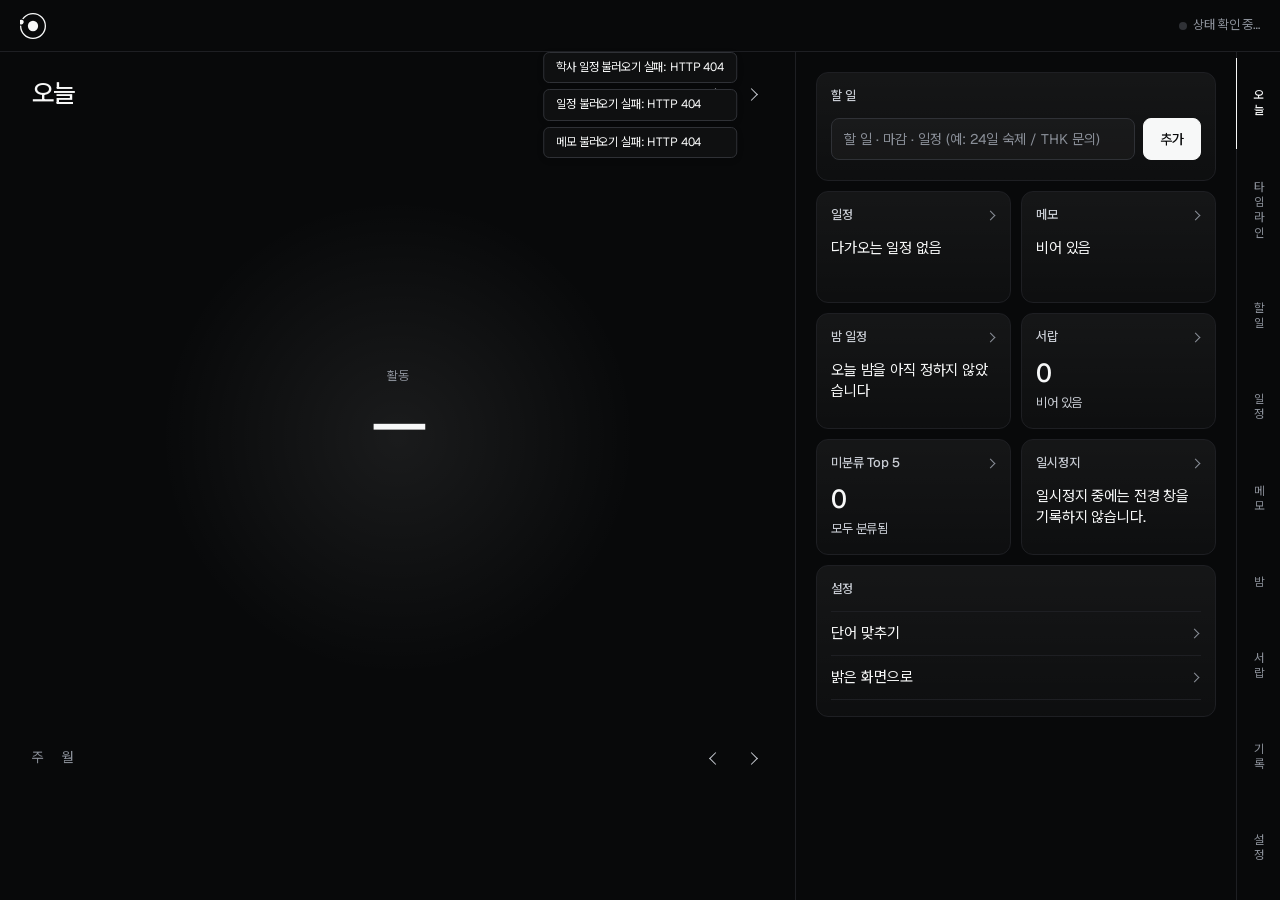
==== static/index.html @ 1770f60d "넓은 창은 큰 궤도 (DESIGN §50) §49 의 나란히 화면은 세로 타임라인 옆에 원형 타임라인이 또 있어서 같은 하루를 두 번 보여 줬다. 왼쪽을 무대로 바꿔 하루 궤도 하" ====
<!DOCTYPE html>
<html lang="ko">
<head>
<meta charset="utf-8">
<meta name="viewport" content="width=device-width, initial-scale=1, viewport-fit=cover">
<title>Orbit · 출근기록</title>
<link rel="icon" href="/static/horarium.ico?v=orbit3" sizes="32x32">
<link rel="icon" type="image/svg+xml" href="/static/favicon.svg?v=orbit3">
<link rel="apple-touch-icon" href="/static/icon-180.png?v=orbit3">
<link rel="manifest" href="/static/manifest.json?v=orbit3">
<meta name="theme-color" content="#08090a">
<meta name="apple-mobile-web-app-status-bar-style" content="black">
<script>(function(){var t='dark';try{t=localStorage.getItem('orbit.theme')||'dark';}catch(e){}t=t==='light'?'light':'dark';document.documentElement.setAttribute('data-theme',t);var m=document.querySelector('meta[name="theme-color"]');if(m)m.setAttribute('content',t==='dark'?'#08090a':'#ffffff');})();</script>
<script>try{if(sessionStorage.getItem('orbit.splash'))document.documentElement.classList.add('no-splash');else sessionStorage.setItem('orbit.splash','1');}catch(e){}</script>
<meta name="apple-mobile-web-app-capable" content="yes">
<meta name="apple-mobile-web-app-title" content="Orbit">
<link rel="stylesheet" href="/static/app.css">
</head>
<body>
<!-- 시작 화면 (§42): 로고가 그려지고 사라진다. 한 번 연 창에서는 다시 안 나온다 -->
<div id="splash" aria-hidden="true"><svg viewBox="0 0 140 140"><circle class="sp-ring" cx="70" cy="70" r="57" fill="none" stroke="currentColor" stroke-width="6" pathLength="100" transform="rotate(-90 70 70)"/><circle class="sp-planet" cx="70" cy="70" r="23.8" fill="currentColor"/><g class="sp-orbit"><circle class="sp-gap" cx="70" cy="13" r="16.5"/><circle cx="70" cy="13" r="11" fill="currentColor"/></g></svg></div>

<svg class="svg-defs" width="0" height="0" aria-hidden="true" focusable="false">
  <defs>
    <pattern id="hatch-white" patternUnits="userSpaceOnUse" width="8" height="8" patternTransform="rotate(45)">
      <line x1="0" y1="0" x2="0" y2="8" stroke="#FFFFFF" stroke-width="2.5" stroke-opacity="0.6"/>
    </pattern>
    <pattern id="hatch-gray" patternUnits="userSpaceOnUse" width="8" height="8" patternTransform="rotate(45)">
      <line x1="0" y1="0" x2="0" y2="8" stroke="#9CA3AF" stroke-width="2" stroke-opacity="0.7"/>
    </pattern>
  </defs>
</svg>

<header id="header">
  <h1><a class="brand" href="/" title="Orbit 홈"><img class="brand-mark" src="/static/logo-mark.svg" alt=""><span class="brand-text">ORBIT</span></a></h1>
  <span class="brand-sub">출근기록 · 연구실 일과표</span>
  <div class="seg" id="view-seg" role="tablist" aria-label="보기 단위">
    <button class="act seg-btn active" data-view="day" role="tab" title="하루 보기">하루</button>
    <button class="act seg-btn" data-view="week" role="tab" title="주 보기 (월~일)">주</button>
    <button class="act seg-btn" data-view="month" role="tab" title="월 보기 (달력)">월</button>
  </div>
  <div class="date-nav">
    <button id="btn-prev" class="act" title="이전 날짜">◀</button>
    <button id="btn-today" class="act" title="오늘로 이동 (오늘이 보이면 하루→주→월 순환)">오늘</button>
    <button id="btn-next" class="act" title="다음 날짜">▶</button>
    <input type="date" id="date-input" title="날짜 선택">
    <span id="date-label" class="date-label">—</span>
  </div>
  <div id="status-banner" class="status-banner st-none" title="트래커 상태"><span class="st-dot"></span><span class="st-text">…</span></div>
</header>

<main id="main">
  <!-- 화면 머리 (§39.2 · §49 모든 폭): 큰 제목 + 날짜 이동 -->
  <section id="phone-head" class="phone-head">
    <div class="ph-row1">
      <div><h2 id="ph-title">오늘</h2><label class="ph-subw"><span id="ph-sub"></span><input type="date" id="ph-date" class="ph-date" aria-label="날짜 고르기"></label></div>
      <div class="ph-mv" id="ph-mv"><button class="rb" id="ph-prev" type="button" aria-label="이전">‹</button><button class="rb" id="ph-next" type="button" aria-label="다음">›</button></div>
    </div>
    <div class="ph-ctl" id="ph-ctl" hidden><div class="pseg" id="ph-seg"><button type="button" data-view="day">하루</button><button type="button" data-view="week">주</button><button type="button" data-view="month">월</button></div></div>
  </section>
  <!-- 요약 한 줄 (§23.2): 하루 보기에서만, 타임라인과 오늘 판 위에 -->
  <section class="day-summary" id="card-summary" aria-label="오늘 요약">
    <div class="sec">요약</div>
    <dl class="summary">
      <div class="sum-item">
        <dt class="sum-label" id="sum-attend-label">출근 → 퇴근</dt>
        <dd class="sum-value"><span id="sum-attend">—</span></dd>
      </div>
      <div class="sum-item">
        <dt class="sum-label" id="sum-active-label">활동시간</dt>
        <dd class="sum-value"><span id="sum-active">—</span><span class="sum-sub" id="sum-active-sub" hidden></span></dd>
      </div>
      <div class="sum-item">
        <dt class="sum-label" id="sum-distraction-label">딴짓</dt>
        <dd class="sum-value"><span id="sum-distraction">—</span><span class="sum-sub" id="sum-distraction-sub"></span></dd>
      </div>
      <div class="sum-item">
        <dt class="sum-label" id="sum-away-label">자리비움 / 원격</dt>
        <dd class="sum-value"><span id="sum-away">—</span></dd>
      </div>
      <div class="sum-item wide">
        <dt class="sum-label" id="sum-focus-label">최장 집중</dt>
        <dd class="sum-value"><span id="sum-focus">—</span></dd>
      </div>
    </dl>
  </section>
  <!-- 히어로 (§42): 하루 궤도(24시간 원: 바깥 고리 = 타임라인, 안쪽 = 할 일 진행률, 위성 = 지금) + 가운데 활동 시간.
       좁은 창: 맨 위에 작게, 누르면 타임라인. 넓은 창(§50): 왼쪽 무대에 크게 — 고리 안에 카테고리별 시간, 아래에 주·월 작은 궤도 줄 -->
  <section id="phone-strip" class="phone-hero" aria-label="오늘 활동">
    <div class="orbit-box">
      <div class="orbit" id="ps-tap" role="button" tabindex="0" aria-label="하루 궤도">
        <svg id="orbit-svg" viewBox="0 0 240 240" aria-hidden="true"></svg>
        <div class="orbit-c">
          <div class="orbit-l">활동</div><div class="hero-num" id="hero-num">—</div><div class="orbit-sub" id="hero-attend"></div>
          <ul class="ob-cats" id="ob-cats"></ul>
          <div class="ob-stats" id="ob-stats"></div>
          <div class="orbit-hov" id="orbit-hov"></div>
        </div>
      </div>
    </div>
    <div class="hero-foot"><span id="hero-foot"></span><button class="hero-more" id="hero-more" type="button">자세히 ›</button></div>
    <div class="ob-strip" id="ob-strip" aria-label="주 · 월">
      <div class="obs-head"><div class="pseg" id="obs-seg"><button type="button" data-mode="week">주</button><button type="button" data-mode="month">월</button></div><span class="obs-sum" id="obs-sum"></span><span class="obs-mv"><button class="rb" id="obs-prev" type="button" aria-label="이전">‹</button><button class="rb" id="obs-next" type="button" aria-label="다음">›</button></span></div>
      <div class="obs-days" id="obs-days"></div>
    </div>
  </section>
  <section id="timeline-wrap" aria-label="타임라인">
    <div class="zoom-bar" role="group" aria-label="시간축 배율">
      <button class="act zoom-out" title="시간축 축소 (Ctrl+휠 아래)">−</button>
      <button class="act zoom-in" title="시간축 확대 (Ctrl+휠 위)">+</button>
      <button class="act zoom-fit" title="표시 범위가 한 화면에 들어오게 맞춤">맞춤</button>
      <span class="hint zoom-hint">Ctrl+휠</span>
    </div>
    <div id="timeline-scroll">
      <div id="timeline-inner">
        <svg id="timeline" xmlns="http://www.w3.org/2000/svg"></svg>
        <div id="timeline-empty" class="empty" hidden>이 날짜에는 기록이 없습니다.</div>
      </div>
    </div>
    <div class="legend-bar"><div class="legend" id="legend"></div></div>
  </section>

  <section id="week-wrap" aria-label="주 타임라인" hidden>
    <div id="week-head"></div>
    <div class="zoom-bar" role="group" aria-label="시간축 배율">
      <button class="act zoom-out" title="시간축 축소 (Ctrl+휠 아래)">−</button>
      <button class="act zoom-in" title="시간축 확대 (Ctrl+휠 위)">+</button>
      <button class="act zoom-fit" title="표시 범위가 한 화면에 들어오게 맞춤">맞춤</button>
      <span class="hint zoom-hint">Ctrl+휠</span>
    </div>
    <div id="week-scroll">
      <div id="week-inner">
        <svg id="week-svg" xmlns="http://www.w3.org/2000/svg"></svg>
        <div id="week-empty" class="empty" hidden>이 주에는 기록이 없습니다.</div>
      </div>
    </div>
    <div class="legend-bar"><div class="legend" id="legend-week"></div></div>
  </section>

  <section id="month-wrap" aria-label="월 달력" hidden>
    <div id="month-weekdays"></div>
    <div id="month-grid"></div>
    <div id="month-empty" class="empty" hidden>이 달에는 기록이 없습니다.</div>
  </section>

  <aside id="sidebar">
    <!-- 오늘 밤 고르기 (DESIGN §22): 저녁이 되고 아직 안 정했을 때만 보인다 -->
    <section class="side-sec" id="card-tonight" hidden>
      <div class="tonight">
        <div class="tonight-q">오늘 밤은?</div>
        <div class="tonight-pick" id="tonight-pick"></div>
      </div>
    </section>

    <!-- 기간 판 (§23.3): 주·월 보기에서만. 주 = 날짜별 두 줄, 월 = 숫자 -->
    <!-- 곧 (DESIGN §28): 이틀 안이거나 지난 마감·일정. 끝낼 때까지 맨 위에서 계속 보인다 -->
    <section class="side-sec" id="card-due" hidden>
      <div class="tonight due">
        <div class="tonight-q">곧</div>
        <ul class="list" id="due-list"></ul>
      </div>
    </section>

    <section class="side-sec" id="card-period">
      <div class="sec"><span id="period-title">이번 주</span> <span class="hint-inline" id="period-sub"></span></div>
      <ul class="list" id="period-list"></ul>
    </section>

    <!-- 내 것 (§29 구역): 내가 적는 것 — 할 일·메모·밤·단어 -->
    <div class="zone" id="zone-mine" data-zone="mine"><span class="zone-t">내 것</span><span class="zone-n" id="zone-mine-n"></span><span class="hint">할 일 · 메모 · 밤 · 단어</span><button class="act zone-fold" type="button" title="접기 / 펼치기">접기</button></div>
    <!-- 내 것 몸통 (§34): 좁은 창에선 그냥 묶음, ≥1100px 하루 보기에선 두 칸 격자(왼쪽 할 일 블록 · 오른쪽 나머지). zoneCards 는 이 div 하나를 접는다 -->
    <div id="mine-body">
    <!-- 단어 (§23.2, §23.6 맨 위로): Athenaeum 단어 맞추기를 작은 창으로 여는 한 칸. 데이터는 Athenaeum 에 (§20.8) -->
    <section class="side-sec" id="card-vocab">
      <div class="btn-row">
        <button class="ghostbtn" id="btn-vocab" type="button" title="Athenaeum 단어 맞추기(노랭이 · 초록이)를 작은 창으로 엽니다 (§20.8)">단어 맞추기 열기</button>
      </div>
    </section>

    <!-- 할 일 (§20·§28·§29): 날짜 있는 것(마감·숙제)과 없는 것을 한 목록에. 입력 하나 — 날짜 표현·마감 낱말이 있으면 일정 쪽으로 가른다 -->
    <!-- Anki 복습 모니터 (DESIGN §31): 데스크톱 Anki 컬렉션을 읽기 전용으로. 폰 복습은 AnkiWeb 동기화로 들어온다 -->
    <section class="side-sec" id="card-anki" hidden>
      <div class="sec">Anki <span class="hint-inline" id="anki-sub"></span><button class="act anki-refresh" id="btn-anki-refresh" type="button" title="지금 다시 읽습니다">새로고침</button></div>
      <div id="anki-body"></div>
    </section>

    <section class="side-sec" id="card-todos">
      <div class="sec">할 일 <span class="hint-inline" id="todos-sub">날짜 있는 것 먼저</span><span class="hint-inline ph-only" id="ph-todos-n"></span></div>
      <div class="todo-input-row">
        <input type="text" id="todo-input" placeholder="할 일 · 마감 · 일정 (예: 24일 숙제 / THK 문의)" title="그냥 적으면 할 일, 날짜나 마감 표현이 있으면 날짜를 가르고, 수업·회의처럼 때가 있는 건 일정으로">
        <button class="primary" id="btn-todo-add" title="추가">추가</button>
      </div>
      <ul class="list todo-list" id="todo-list"></ul>
      <div class="ph-list" id="ph-todo-list"></div>
    </section>

    <!-- 메모 (§30 압축): 오늘/고정을 탭으로, 칸은 3줄에서 시작해 쓴 만큼 늘어난다 -->
    <section class="side-sec" id="card-notes">
      <div class="sec">메모 <span class="seg note-tabs" role="tablist"><button class="act seg-btn active" type="button" data-note="today" role="tab">오늘</button><button class="act seg-btn" type="button" data-note="pinned" role="tab">고정</button></span></div>
      <div class="note-pane" id="note-pane-today">
        <label class="note-label" for="note-today"><span id="note-today-label">오늘 메모</span> <span class="hint save-state" id="note-today-state"></span></label>
        <textarea id="note-today" rows="3" placeholder="선택된 날짜의 메모"></textarea>
      </div>
      <div class="note-pane" id="note-pane-pinned" hidden>
        <label class="note-label" for="note-pinned"><span>고정 메모</span> <span class="hint save-state" id="note-pinned-state"></span></label>
        <textarea id="note-pinned" rows="3" placeholder="항상 보이는 메모"></textarea>
      </div>
    </section>

    <!-- 예산: 이 달 배분과 그 날 쓴 돈 (DESIGN §21). 가계부가 아니라 봉투 하나 -->
    <section class="side-sec" id="card-budget">
      <div class="sec">예산 <span class="hint-inline" id="budget-sub"></span><button class="act budget-edit" id="btn-budget-edit" type="button" title="이 달 배분을 고칩니다 (한 줄에 항목 금액)">배분</button></div>
      <div id="budget-edit" hidden>
        <textarea id="budget-text" rows="5" placeholder="항목 금액 (한 줄에 하나)&#10;식비 300000&#10;교통 60000"></textarea>
        <div class="btn-row">
          <button class="primary" id="btn-budget-save" type="button">저장</button>
          <button class="ghostbtn" id="btn-budget-cancel" type="button">취소</button>
          <button class="ghostbtn" id="btn-budget-prev" type="button" hidden>지난달 배분 가져오기</button>
        </div>
      </div>
      <ul class="list" id="budget-plan"></ul>
      <div class="todo-input-row">
        <input type="text" id="spend-input" placeholder="예: 9000 점심" title="지출 입력 — 금액 뒤에 메모">
        <select id="spend-cat" title="항목"></select>
        <button class="primary" id="btn-spend-add" title="지출 추가">추가</button>
      </div>
      <ul class="list" id="spend-list"></ul>
    </section>

    <!-- 밤 일정: 낮에 정하고 다음날 출근해서 확인한다 (DESIGN §19) -->
    <section class="side-sec" id="card-night">
      <div class="sec">밤 일정 <span class="hint-inline" id="night-sub"></span></div>
      <div class="night-ask" id="night-ask" hidden></div>
      <div class="tonight-pick" id="night-pick"></div>
      <div class="night-result" id="night-result" hidden></div>
      <div class="hint" id="night-note"></div>
    </section>

    <!-- 서랍 (§35): 사업자번호·주소·사인처럼 서류에 자주 넣는 것. 행을 누르면 클립보드로 -->
    <section class="side-sec" id="card-drawer">
      <div class="sec">서랍 <span class="hint-inline">눌러서 복사</span><button class="act" id="btn-drawer-add" type="button" title="글이나 파일(사인 그림 등)을 서랍에 넣습니다">넣기</button></div>
      <div id="drawer-add" class="drawer-add" hidden>
        <input type="text" id="drawer-label" placeholder="이름 (예: 학교 사업자번호)" maxlength="100">
        <textarea id="drawer-value" rows="2" placeholder="내용 — 글을 적거나, 파일… 을 고르거나, 그림을 여기 붙여넣기(Ctrl+V)"></textarea>
        <div class="btn-row">
          <button class="primary" id="btn-drawer-save" type="button">저장</button>
          <button class="ghostbtn" id="btn-drawer-file" type="button" title="그림·PDF 파일을 고릅니다">파일…</button>
          <input type="file" id="drawer-file" hidden>
          <span class="hint" id="drawer-file-name"></span>
          <button class="ghostbtn" id="btn-drawer-cancel" type="button">취소</button>
        </div>
      </div>
      <ul class="list" id="drawer-list"></ul>
    </section>
    </div><!-- /mine-body §34 -->

    <!-- 다가오는 것 (§29): 내 일정(수업·회의·실습) + 대학원 학사일정을 날짜순 한 줄기로 -->
    <div class="zone" id="zone-coming" data-zone="coming"><span class="zone-t">다가오는 것</span><span class="zone-n" id="zone-coming-n"></span><span class="hint">내 일정 + 학사 일정</span><button class="act zone-fold" type="button" title="접기 / 펼치기">접기</button></div>
    <section class="side-sec" id="card-events">
      <div class="sec">일정 <span class="hint-inline" id="events-sub"></span><a class="act sched-src" id="schedule-src" href="https://www.hongik.ac.kr/kr/education/academic-schedule-grad.do" target="_blank" rel="noopener" title="홍익대 대학원 학사일정 페이지">학사 원문</a></div>
      <ul class="list" id="event-list"></ul>
      <div class="nt-foot" id="events-foot"></div>
    </section>

    <!-- 학교 공지 (§29 구역): 학교가 보낸 것. 읽고 분석하는 곳 -->
    <div class="zone school" id="zone-school" data-zone="school"><span class="zone-t">학교 공지</span><span class="zone-n" id="zone-school-n"></span><span class="hint">대학원 · 기계공학과</span><button class="act zone-fold" type="button" title="접기 / 펼치기">접기</button></div>
    <!-- 학교 공지 (홍익대 대학원·기계공학과, static/notices.js 가 채움. 백엔드가 없으면 숨김) -->
    <section class="side-sec" id="card-notices" hidden>
      <div class="sec">학교 공지 <span class="hint-inline nt-sub">대학원 · 기계공학과</span><span class="nt-badge" id="notices-badge" title="읽지 않은 공지" hidden></span><button class="act nt-refresh" id="btn-notices-refresh" type="button" title="지금 공지를 다시 가져옵니다">새로고침</button></div>
      <div id="notices-body"></div>
      <div id="notices-foot" class="nt-foot"></div>
    </section>

    <!-- 기록 (§29 구역): 수집기·분류 도구 -->
    <div class="zone" id="zone-tools" data-zone="tools"><span class="zone-t">기록</span><span class="zone-n"></span><span class="hint">미분류 · 일시정지 · 논문 읽기 · 다른 기기</span><button class="act zone-fold" type="button" title="접기 / 펼치기">접기</button></div>
    <section class="side-sec" id="card-unknown">
      <div class="sec">미분류 Top 5 <span class="hint-inline">항목을 누르면 분류할 수 있어요</span></div>
      <ul class="list" id="unknown-list"></ul>
    </section>

    <section class="side-sec" id="card-pause">
      <div class="sec">일시정지</div>
      <div class="btn-row">
        <button class="ghostbtn" id="btn-pause-1h" title="1시간 동안 기록을 멈춥니다">1시간</button>
        <button class="ghostbtn" id="btn-pause-day" title="오늘 하루 기록을 멈춥니다">오늘 종일</button>
        <button class="ghostbtn" id="btn-resume" title="기록을 다시 시작합니다" disabled>재개</button>
      </div>
      <div class="hint" id="pause-hint"></div>
    </section>

    <!-- 다른 기기 (§36): 휴대폰·노트북에서 Tailscale 로 연다. 이 PC 에서 열었을 때만 보인다 -->
    <section class="side-sec" id="card-devices" hidden>
      <div class="sec">다른 기기 <span class="hint-inline">휴대폰 · 노트북 (Tailscale)</span></div>
      <div id="devices-body"></div>
    </section>

    <!-- 논문 읽기 (Athenaeum 읽기 기록, static/reading.js 가 채움. Paperdesk 가 꺼져 있으면 숨김) -->
    <section class="side-sec" id="card-reading" hidden>
      <div class="sec">논문 읽기 <span class="hint-inline">Athenaeum 에서 읽은 시간</span></div>
      <div id="reading-body"></div>
    </section>


    <div class="foot-links">
      <a href="#" id="link-restart" class="act foot-link" title="코드를 고친 뒤 UI 서버를 다시 띄웁니다 (3초 뒤 새로고침)">서버 재시작</a>
      <a href="#" id="link-theme" class="act foot-link" title="화면을 밝게/어둡게 (이 기기에만)">밝은 화면</a>
      <a href="#" id="link-logout" class="act foot-link" title="이 기기의 로그인을 풉니다" hidden>로그아웃</a>
    </div>
  </aside>
  <!-- 더보기 (§39.2): 아래 탭에 없는 화면들 -->
  <section id="phone-more" class="phone-sec">
    <div class="sec">설정</div>
    <div class="ph-grp"><button class="ph-link" type="button" data-act="vocab">단어 맞추기</button><button class="ph-link" type="button" data-act="theme" id="ph-theme">밝은 화면으로</button><button class="ph-link" type="button" data-act="logout" id="pm-logout" hidden>로그아웃</button></div>
  </section>
</main>

<!-- 폰: 오른쪽 세로 바 (§41) — 화면에 붙어 따라다닌다. 누르면 그 칸으로 -->
<nav id="phone-rail" class="phone-rail" aria-label="바로 가기"><span class="rail-mark" id="rail-mark"></span><a href="#/today" data-sec="today">오늘</a><a href="#/timeline" data-sec="timeline">타임라인</a><a href="#/todos" data-sec="todos">할일</a><a href="#/events" data-sec="events">일정</a><a href="#/notes" data-sec="notes">메모</a><a href="#/night" data-sec="night">밤</a><a href="#/drawer" data-sec="drawer">서랍</a><a href="#/notices" data-sec="notices">공지</a><a href="#/tools" data-sec="tools">기록</a><a href="#/more" data-sec="more">설정</a></nav>

<div id="popover" class="popover" hidden role="dialog" aria-label="구간 분류">
  <div class="pop-head">
    <div>
      <div class="pop-time" id="pop-time"></div>
      <div class="pop-cat" id="pop-cat"></div>
    </div>
    <button class="act" id="pop-close" title="닫기">×</button>
  </div>
  <ul class="pop-apps" id="pop-apps"></ul>
  <div class="sec pop-section-title">카테고리로 지정</div>
  <div class="cat-grid" id="pop-cats"></div>
  <div class="pop-scope" id="pop-scope">
    <label class="scope-item" id="scope-only-wrap">
      <input type="radio" name="scope" value="only" checked> <span>이 구간만</span>
    </label>
    <label class="scope-item" id="scope-exe-wrap">
      <input type="radio" name="scope" value="exe"> <span>이 프로그램은 앞으로 항상 <code id="scope-exe-name"></code></span>
    </label>
    <label class="scope-item" id="scope-title-wrap">
      <input type="radio" name="scope" value="title"> <span>제목에 <input type="text" id="scope-title-input" title="제목 키워드"> 가 들어가면 앞으로 항상</span>
    </label>
  </div>
  <div class="pop-foot">
    <button class="act warn" id="pop-undo" title="이 구간의 정정을 취소합니다" hidden>정정 취소</button>
  </div>
</div>

<div id="toast-wrap" aria-live="polite"></div>

<script src="/static/app.js"></script>
<script src="/static/reading.js"></script>
<script src="/static/notices.js"></script>
</body>
</html>
---- static/app.css ----
/* Horarium 화면 스타일 — Paperdesk/Athenaeum 과 같은 토큰. 카드·그림자·알약·이모지 없음(DESIGN §12).
   2026-09-24: 패치 스크립트 실수로 파일이 비어, 브라우저에 로드돼 있던 스타일시트(318 규칙)에서 복구했다.
   주석은 그때 사라졌다 — 각 절의 근거는 DESIGN.md(§12·§14·§18·§19·§20~§24)에 있다. 규칙 자체는 전부 그대로다. */
@font-face { font-family: "Pretendard Variable"; font-weight: 45 920; font-style: normal; font-display: swap; src: url("/static/PretendardVariable.woff2") format("woff2-variations"), url("/static/PretendardVariable.woff2") format("woff2"); }
/* §43 Geist(Vercel, SIL OFL — static/Geist-LICENSE.txt): 라틴 글자·숫자·기호만 있다. 한글은 다음 글꼴(Pretendard, 폰은 아이폰 자체 글꼴)로 넘어간다 */
@font-face { font-family: "Geist"; font-weight: 100 900; font-style: normal; font-display: swap; src: url("/static/GeistVariable.woff2") format("woff2-variations"), url("/static/GeistVariable.woff2") format("woff2"); }
@font-face { font-family: "Geist Mono"; font-weight: 100 900; font-style: normal; font-display: swap; src: url("/static/GeistMonoVariable.woff2") format("woff2-variations"), url("/static/GeistMonoVariable.woff2") format("woff2"); }
:root { --bg: #f4f4f2; --panel: #f6f6f4; --surface: #ffffff; --text: #1c1c1a; --text-2: #5c5c58; --text-3: #8c8c87; --text-quiet: #74746f; --line: #e4e3df; --line-2: #c8c7c1; --accent: #1f4fd1; --accent-bg: #e9eefb; --amber: #8a5a00; --amber-bg: #fbf3dc; --green: #1f6f45; --red: #a33a3a; --hover: #f1f1ee; --sel-bg: #f3f5fb; --r: 4px; --s1: 4px; --s2: 8px; --s3: 12px; --s4: 16px; --s6: 24px; --s8: 32px; --font: "Geist", "Pretendard Variable", Pretendard, Inter, "Malgun Gothic", "Segoe UI", system-ui, sans-serif; --font-serif: Georgia, "Times New Roman", "Pretendard Variable", Pretendard, serif; --header-h: 44px; }
* { box-sizing: border-box; }
html, body { margin: 0px; }
body { font-family: var(--font); font-size: 13px; line-height: 1.45; color: var(--text); background: var(--bg); font-variant-numeric: tabular-nums; }
a { color: var(--accent); text-decoration: none; }
a:hover { text-decoration: underline; }
h1, h2, h3, h4 { margin: 0px; font-weight: 500; }
input[type="text"], input[type="search"], input[type="date"], textarea, select { font: inherit; color: var(--text); background: var(--surface); border: 1px solid var(--line-2); border-radius: var(--r); padding: 5px 8px; }
input[type="text"]:focus, input[type="date"]:focus, textarea:focus, select:focus { outline: none; border-color: var(--accent); }
button { font: inherit; }
.act { background: none; border: 0px; color: var(--text-quiet); padding: 4px 8px; cursor: pointer; border-radius: var(--r); font-size: 12px; line-height: 1.3; }
.act:hover { color: var(--accent); text-decoration: underline; text-underline-offset: 3px; }
.act.ready { color: var(--accent); }
.act.warn { color: var(--red); }
.act:disabled { color: var(--text-3); cursor: default; background: none; text-decoration: none; }
.primary { background: var(--accent); color: rgb(255, 255, 255); border: 1px solid var(--accent); border-radius: var(--r); padding: 5px 12px; cursor: pointer; }
.primary:hover { filter: brightness(0.95); }
.primary:disabled { opacity: 0.5; cursor: default; filter: none; }
.ghostbtn { background: var(--surface); color: var(--text); border: 1px solid var(--line-2); border-radius: var(--r); padding: 4px 10px; cursor: pointer; font-size: 12px; }
.ghostbtn:hover { border-color: var(--accent); color: var(--accent); }
.ghostbtn:disabled { color: var(--text-3); border-color: var(--line); background: var(--panel); cursor: default; }
.chip { display: inline-flex; align-items: center; gap: 6px; background: var(--accent-bg); color: var(--accent); border-radius: var(--r); padding: 2px 8px; font-size: 12px; cursor: pointer; border: 1px solid transparent; }
.chip:hover { border-color: var(--accent); }
.chip span { font-weight: 500; }
.sec { font-size: 11px; font-weight: 500; letter-spacing: 0.04em; color: var(--text-2); text-transform: uppercase; margin: var(--s4) 0 var(--s1); }
.list-row { padding: 10px 12px 11px; border-bottom: 1px solid var(--line); }
.list-row:hover { background: var(--hover); }
.sel { box-shadow: inset 3px 0 0 var(--accent); background: var(--sel-bg); }
.hint { color: var(--text-3); font-size: 12px; }
::-webkit-scrollbar { width: 10px; height: 10px; }
::-webkit-scrollbar-thumb { background: rgb(212, 211, 206); border-radius: 5px; }
::-webkit-scrollbar-track { background: transparent; }
.svg-defs { position: absolute; width: 0px; height: 0px; overflow: hidden; }
[hidden] { display: none !important; }
#header { display: flex; align-items: center; gap: var(--s3); height: var(--header-h); padding: 0 var(--s4); background: var(--surface); border-bottom: 1px solid var(--line); position: sticky; top: 0px; z-index: 20; white-space: nowrap; }
#header h1 { margin: 0 var(--s4) 0 0; display: flex; line-height: 0; }
#header h1 .brand { display: inline-flex; align-items: center; gap: 9px; text-decoration: none; color: var(--text); font-family: "Malgun Gothic", "Segoe UI", -apple-system, system-ui, sans-serif; font-size: 18.7px; font-weight: 400; letter-spacing: 0.12em; padding-right: 0.05em; line-height: 0; }
#header h1 .brand:hover { text-decoration: none; }
/* §37.8 Orbit: 마크 옆에 글자 ORBIT — §36 안내 화면의 'HORARIUM' 과 같은 글씨(맑은 고딕 400 · 자간 .12em · 18.7px). 719px 이하면 마크만 */
#header h1 .brand-mark { height: 20px; width: 20px; display: block; flex: none; }   /* img 든 끼워 넣은 svg(§37.9) 든 정사각 */
#header h1 .brand-text { line-height: 1; }
.brand-sub { font-size: 12px; color: var(--text-3); margin-right: var(--s2); }
.seg { display: inline-flex; align-items: center; flex-shrink: 0; }
.seg-btn { padding: 4px 8px; border-radius: 0px; }
.seg-btn + .seg-btn { border-left: 1px solid var(--line-2); }
.seg-btn.active, .seg-btn.active:hover { color: var(--accent); font-weight: 500; text-decoration: none; cursor: default; }
.date-nav { display: flex; align-items: center; gap: 0px; min-width: 0px; }
.date-nav .act { padding: 4px 6px; }
#date-input { width: 132px; background: var(--bg); border-color: transparent; padding: 3px 8px; font-size: 12px; color: var(--text-2); margin-left: var(--s1); }
#date-input:focus { background: var(--surface); border-color: var(--accent); color: var(--text); }
#date-input:disabled { color: var(--text-3); background: transparent; cursor: default; }
.date-label { font-size: 13px; font-weight: 500; color: var(--text); margin-left: var(--s2); min-width: 0px; white-space: nowrap; overflow: hidden; text-overflow: ellipsis; }
.status-banner { margin-left: auto; display: inline-flex; align-items: center; gap: 6px; font-size: 12px; color: var(--text-2); flex-shrink: 0; }
.st-dot { width: 8px; height: 8px; border-radius: 50%; background: var(--line-2); flex: 0 0 auto; }
.status-banner.st-alive .st-dot { background: var(--green); }
.status-banner.st-paused .st-dot { background: var(--text-3); }
.status-banner.st-dead .st-dot { background: var(--amber); }
.status-banner.st-none .st-dot { background: var(--line-2); }
.status-banner.st-none .st-text { color: var(--text-3); }
#main { display: grid; grid-template-columns: minmax(0px, 1fr); }      /* §49 옛 넓은 창의 오른쪽 300px 판은 없앴다 */
#timeline-wrap, #week-wrap, #month-wrap { height: calc(100vh - var(--header-h)); background: var(--surface); }
#timeline-wrap { position: relative; display: flex; flex-direction: column; overflow: hidden; }
#timeline-scroll { flex: 1 1 0%; min-height: 0px; position: relative; overflow: hidden auto; }
#timeline-inner { position: relative; }
#timeline { display: block; width: 100%; }
#timeline-empty, #week-empty { position: absolute; top: 40px; left: 0px; right: 0px; text-align: center; }
.empty { color: var(--text-3); font-size: 12px; padding: var(--s3); }
#sidebar { min-width: 280px; background: var(--panel); border-left: 1px solid var(--line-2); height: calc(100vh - var(--header-h)); overflow-y: auto; padding: 0 var(--s3) var(--s8); }
.side-sec { padding-bottom: var(--s3); border-bottom: 1px solid var(--line); }
.side-sec > .sec { margin-top: var(--s4); display: flex; align-items: baseline; gap: var(--s2); }
.hint-inline { font-weight: 400; font-size: 11px; color: var(--text-3); text-transform: none; letter-spacing: 0px; }
@media (max-width: 1099px) {
  #main { grid-template-columns: 1fr; }
  #timeline-wrap, #week-wrap, #month-wrap { height: 62vh; }
  #sidebar { height: auto; overflow: visible; border-left: 0px; border-top: 1px solid var(--line-2); min-width: 0px; }
  #date-input:disabled { display: none; }
  #date-input:not(:disabled) + .date-label { display: none; }
}
@media (max-width: 719px) {
  #header { gap: var(--s2); padding: 0 var(--s2); }
  #header h1 { margin-right: var(--s2); }
  .brand-text, .brand-sub { display: none; }
  #date-input { width: 112px; }
  .status-banner { min-width: 0px; flex-shrink: 1; }
  .status-banner .st-text { overflow: hidden; text-overflow: ellipsis; white-space: nowrap; }
}
.summary { display: grid; grid-template-columns: 1fr 1fr; gap: var(--s2) var(--s3); margin: var(--s1) 0 0; }
.sum-item { min-width: 0px; }
.sum-item.wide { grid-column: 1 / -1; }
.sum-label { font-size: 12px; color: var(--text-2); }
.sum-value { font-size: 15px; font-weight: 500; color: var(--text); margin: 1px 0px 0px; word-break: keep-all; line-height: 1.3; }
.sum-sub { display: block; font-size: 11px; font-weight: 400; color: var(--text-2); line-height: 1.3; }
.sum-sub:empty { display: none; }
.btn-row { display: flex; gap: var(--s2); flex-wrap: wrap; margin-top: var(--s1); }
#pause-hint { margin-top: var(--s2); min-height: 1em; }
.list { list-style: none; margin: 0 calc(-1 * var(--s3)); padding: 0px; }
.list li.list-row { display: flex; align-items: center; gap: var(--s2); min-width: 0px; }
.list li.empty { padding: var(--s2) var(--s3); }
.list .grow { flex: 1 1 0%; min-width: 0px; overflow: hidden; text-overflow: ellipsis; white-space: nowrap; }
.list .sub { font-size: 12px; color: var(--text-2); overflow: hidden; text-overflow: ellipsis; white-space: nowrap; }
.list .mins { color: var(--text-2); font-size: 12px; white-space: nowrap; }
.unknown-item { cursor: pointer; }
.unknown-item .name { font-weight: 500; overflow: hidden; text-overflow: ellipsis; white-space: nowrap; }
.unknown-item .exe { font-size: 11px; color: var(--text-3); overflow: hidden; text-overflow: ellipsis; white-space: nowrap; }
.swatch { display: inline-block; width: 10px; height: 10px; border: 1px solid rgba(0, 0, 0, 0.08); flex: 0 0 auto; vertical-align: -1px; }
.todo-input-row { display: flex; gap: var(--s1); margin: var(--s1) 0 var(--s2); }
#todo-input { flex: 1 1 0%; min-width: 0px; background: var(--bg); border-color: transparent; padding: 5px 10px; }
#todo-input:focus { background: var(--surface); border-color: var(--accent); }
#btn-todo-add { padding: 5px 12px; font-size: 12px; flex: 0 0 auto; }
.todo-list li input[type="checkbox"] { width: 14px; height: 14px; margin: 0px; cursor: pointer; accent-color: var(--accent); flex: 0 0 auto; }
.todo-list li.done .todo-text { text-decoration: line-through; color: var(--text-3); }
.todo-text { flex: 1 1 0%; min-width: 0px; word-break: break-word; white-space: normal; }
.todo-day { font-size: 12px; color: var(--text-2); white-space: nowrap; }
.todo-list .act { padding: 2px 6px; flex: 0 0 auto; }
.todo-list li.doing { border-left: 2px solid var(--accent); padding-left: calc(var(--s2) - 2px); }
.todo-doing { font-size: 12px; }
.todo-doing.on { color: var(--accent); font-weight: 500; }
.btn-del { font-size: 14px; line-height: 1; }
.sub-title { font-size: 11px; font-weight: 500; letter-spacing: 0.04em; color: var(--text-2); text-transform: uppercase; margin: var(--s3) 0 var(--s1); }
.note-label { display: flex; justify-content: space-between; align-items: baseline; font-size: 12px; color: var(--text-2); margin: var(--s2) 0 var(--s1); }
.note-label:first-of-type { margin-top: var(--s1); }
.save-state { font-size: 11px; color: var(--text-3); }
textarea { display: block; width: 100%; resize: vertical; font-size: 12.5px; line-height: 1.5; padding: 6px 8px; border-color: var(--line); background: var(--surface); }
textarea:disabled { background: var(--panel); color: var(--text-3); }
.legend { font-size: 12px; color: var(--text-2); line-height: 1.8; margin-top: var(--s1); }
.legend-item { display: inline; white-space: nowrap; }
.legend-item + .legend-item::before { content: " · "; color: var(--text-3); white-space: normal; }
.legend-item .swatch { margin-right: 5px; border-color: var(--line-2); }
.foot-links { display: flex; justify-content: flex-end; gap: var(--s3); padding: var(--s2) 0 0; }
.foot-links .act { padding: 4px 0px; }
#timeline text, #week-svg text { font-family: var(--font); }
.grid-line { stroke: var(--line); stroke-width: 1; }
.grid-line.major { stroke: var(--line-2); }
.hour-label { font-size: 11px; fill: var(--text-3); }
.span { cursor: pointer; }
.span:hover { filter: brightness(0.96); }
.span-overlay, .span-text { pointer-events: none; }
.span-text { font-size: 11px; }
.now-line { pointer-events: none; stroke: var(--accent); stroke-width: 1.5; }
.wk-today-bg { fill: var(--sel-bg); }
.zoom-bar { flex: 0 0 auto; height: 24px; display: flex; justify-content: flex-end; align-items: center; gap: 0px; padding: 0 var(--s2); background: var(--surface); }
.zoom-bar .act { padding: 2px 6px; line-height: 1.2; }
.zoom-bar .zoom-hint { margin-left: 4px; user-select: none; }
#week-wrap { position: relative; display: flex; flex-direction: column; overflow: hidden; }
#week-head { display: flex; flex-shrink: 0; padding: var(--s2) 0 6px; border-bottom: 1px solid var(--line); background: var(--surface); }
.wk-gutter { flex: 0 0 48px; }
.wk-col { flex: 0 0 auto; min-width: 0px; padding: 3px 5px; cursor: pointer; overflow: hidden; }
.wk-col.today { background: var(--sel-bg); }
.wk-col:hover, .wk-col.today:hover { background: var(--hover); }
.wk-col.future .wk-day, .wk-col.future .wk-sub { color: var(--text-3); }
.wk-day { font-size: 12px; font-weight: 500; white-space: nowrap; overflow: hidden; text-overflow: ellipsis; }
.wk-col.today .wk-day { color: var(--accent); }
.wk-sub { font-size: 11px; color: var(--text-2); white-space: nowrap; overflow: hidden; text-overflow: ellipsis; margin-top: 1px; }
.wk-sub2 { margin-top: 0px; min-height: 14px; }
#week-scroll { flex: 1 1 0%; overflow: hidden auto; position: relative; }
#week-inner { position: relative; }
#week-svg { display: block; width: 100%; }
#month-wrap { position: relative; overflow-y: auto; padding: var(--s3) var(--s4) var(--s6); }
#month-weekdays { display: grid; grid-template-columns: repeat(7, minmax(0px, 1fr)); }
.mwd { font-size: 11px; font-weight: 500; letter-spacing: 0.04em; color: var(--text-2); text-align: center; padding: 2px 0px 6px; }
#month-grid { display: grid; grid-template-columns: repeat(7, minmax(0px, 1fr)); border-top: 1px solid var(--line); border-left: 1px solid var(--line); }
.mcell { min-height: 84px; min-width: 0px; border-right: 1px solid var(--line); border-bottom: 1px solid var(--line); background: var(--surface); padding: 6px 8px; cursor: pointer; display: flex; flex-direction: column; }
.mcell.today { background: var(--sel-bg); }
.mcell.sel { box-shadow: inset 3px 0 0 var(--accent); background: var(--sel-bg); }
.mcell:hover, .mcell.today:hover, .mcell.sel:hover { background: var(--hover); }
.mcell.pad { background: var(--bg); cursor: default; }
.mcell.pad:hover { background: var(--bg); }
.mday { font-size: 12px; font-weight: 400; color: var(--text-2); line-height: 1.3; }
.mcell.today .mday { color: var(--accent); font-weight: 500; }
.mcell.future .mday, .mcell.future .mattend, .mcell.future .mact { color: var(--text-3); }
.mattend { font-size: 11px; color: var(--text-2); margin-top: 2px; white-space: nowrap; overflow: hidden; text-overflow: ellipsis; }
.mbar-wrap { margin-top: auto; padding-top: 6px; }
.mbar { height: 6px; display: flex; overflow: hidden; background: transparent; }
.mseg { height: 100%; flex: 0 0 auto; min-width: 0px; }
.mseg.distraction { background-image: repeating-linear-gradient(45deg, rgba(255, 255, 255, 0.7) 0px, rgba(255, 255, 255, 0.7) 2px, transparent 2px, transparent 5px); }
.mact { font-size: 11px; color: var(--text-2); margin-top: 3px; white-space: nowrap; }
.mact.none { color: var(--text-3); }
#month-empty { text-align: center; }
.popover { position: absolute; z-index: 50; width: 360px; max-width: calc(-16px + 100vw); background: var(--surface); border: 1px solid var(--line-2); border-radius: var(--r); box-shadow: rgba(0, 0, 0, 0.08) 0px 4px 16px; padding: var(--s3) var(--s3) var(--s2); }
.pop-head { display: flex; justify-content: space-between; align-items: flex-start; gap: var(--s2); }
.pop-time { font-size: 13px; font-weight: 500; }
.pop-cat { font-size: 12px; color: var(--text-2); margin-top: 1px; }
#pop-close { padding: 0px 4px; font-size: 14px; line-height: 1.2; }
.pop-apps { list-style: none; margin: var(--s2) 0 0; padding: var(--s2) 0 0; border-top: 1px solid var(--line); font-size: 12px; max-height: 110px; overflow-y: auto; }
.pop-apps li { display: flex; gap: 6px; padding: 2px 0px; min-width: 0px; }
.pop-apps .name { font-weight: 500; white-space: nowrap; max-width: 55%; overflow: hidden; text-overflow: ellipsis; }
.pop-apps .ttl { flex: 1 1 0%; min-width: 0px; overflow: hidden; text-overflow: ellipsis; white-space: nowrap; color: var(--text-2); }
.pop-apps .mins { white-space: nowrap; color: var(--text-2); }
.pop-apps .none { color: var(--text-3); }
.pop-section-title { margin: var(--s3) 0 var(--s1); }
.cat-grid { display: flex; flex-wrap: wrap; gap: 0px 2px; }
.dlbl { display: inline-flex; align-items: center; gap: 6px; margin: 1px 2px 1px 0px; padding: 2px 6px; border: 0px; background: none; border-radius: var(--r); font-size: 12px; line-height: 1.4; cursor: pointer; color: var(--text-2); }
.dlbl:hover { background: var(--hover); color: var(--text); }
.dlbl.on { background: var(--sel-bg); color: var(--accent); font-weight: 500; }
#card-night > .cat-grid { margin-top: var(--s1); }
.dlbl.due { color: var(--accent); }
.night-ask { border-left: 3px solid var(--accent); background: var(--sel-bg); padding: var(--s2) var(--s3); margin: var(--s2) 0; font-size: 12px; color: var(--text-2); }
.night-ask-row { display: flex; align-items: baseline; gap: var(--s1); min-width: 0px; }
.night-ask-row + .night-ask-row { margin-top: var(--s1); border-top: 1px solid var(--line); padding-top: var(--s1); }
.night-ask-txt { flex: 1 1 0%; min-width: 0px; overflow-wrap: anywhere; color: var(--text); }
.night-ask-row .act { flex: 0 0 auto; padding: 2px 6px; }
.night-band, .night-label { pointer-events: none; }
.night-label { font-size: 11px; fill: var(--accent); }
.cdot { width: 8px; height: 8px; border-radius: 50%; display: inline-block; border: 1px solid rgba(0, 0, 0, 0.1); flex: 0 0 auto; }
.pop-scope { margin-top: var(--s2); display: flex; flex-direction: column; gap: 4px; font-size: 12px; color: var(--text-2); }
.scope-item { display: flex; align-items: center; gap: 6px; cursor: pointer; flex-wrap: wrap; }
.scope-item input[type="radio"] { margin: 0px; accent-color: var(--accent); }
.scope-item code { font-family: var(--font); background: var(--bg); padding: 0px 4px; border-radius: var(--r); color: var(--text); }
#scope-title-input { width: 140px; padding: 2px 6px; font-size: 12px; }
.pop-foot { margin-top: var(--s2); display: flex; justify-content: flex-end; }
#toast-wrap { position: fixed; top: 52px; left: 50%; transform: translateX(-50%); z-index: 100; display: flex; flex-direction: column; gap: 6px; pointer-events: none; }
.toast { background: var(--surface); color: var(--text); border: 1px solid var(--line-2); border-radius: var(--r); padding: 6px 12px; font-size: 12px; box-shadow: rgba(0, 0, 0, 0.06) 0px 2px 8px; opacity: 0; transform: translateY(-4px); transition: opacity 0.15s, transform 0.15s; }
.toast.show { opacity: 1; transform: none; }
.reading-total { font-size: 13px; font-weight: 500; color: var(--text); margin: 2px 0px 4px; }
.reading-row { display: flex; justify-content: space-between; gap: 8px; padding: 3px 0px; border-bottom: 1px solid var(--line); font-size: 12px; }
.reading-title { color: var(--text-2); white-space: nowrap; overflow: hidden; text-overflow: ellipsis; }
.reading-sec { color: var(--text-3); white-space: nowrap; font-variant-numeric: tabular-nums; }
#card-notices > .sec { gap: 6px; }
.nt-sub { min-width: 0px; overflow: hidden; text-overflow: ellipsis; white-space: nowrap; }
.nt-none { white-space: nowrap; flex: 0 0 auto; }
.nt-badge { font-size: 11px; white-space: nowrap; font-weight: 500; color: var(--accent); background: var(--accent-bg); border-radius: var(--r); padding: 0px 5px; letter-spacing: 0px; text-transform: none; flex: 0 0 auto; }
.nt-refresh { margin-left: auto; padding-right: 0px; flex: 0 0 auto; white-space: nowrap; text-transform: none; letter-spacing: 0px; font-weight: 400; }
.nt-row { padding: 6px 0px 7px; border-bottom: 1px solid var(--line); min-width: 0px; }
.nt-row:hover { background: var(--hover); }
.nt-row:hover .nt-x { opacity: 1; }
.nt-line { display: flex; align-items: baseline; gap: 6px; min-width: 0px; }
.nt-tag { display: inline-flex; align-items: center; gap: 4px; flex: 0 0 auto; font-size: 12px; color: var(--text-2); white-space: nowrap; }
.nt-dot { width: 7px; height: 7px; border-radius: 50%; flex: 0 0 auto; background: var(--line-2); display: inline-block; }
.nt-t-res .nt-dot { background: var(--accent); }
.nt-t-res { color: var(--accent); font-weight: 500; }
.nt-t-sch .nt-dot { background: var(--green); }
.nt-t-sch { color: var(--green); }
.nt-t-job .nt-dot { background: var(--text-3); }
.nt-title { flex: 1 1 auto; min-width: 0px; font-size: 13px; font-weight: 500; color: var(--text); line-height: 1.35; overflow: hidden; overflow-wrap: anywhere; word-break: break-word; display: -webkit-box; -webkit-line-clamp: 2; -webkit-box-orient: vertical; max-height: 2.7em; }
.nt-title:hover { color: var(--accent); text-decoration: underline; text-underline-offset: 2px; }
.nt-read .nt-title { font-weight: 400; color: var(--text-2); }
.nt-x { flex: 0 0 auto; padding: 0px 2px; font-size: 13px; line-height: 1.2; opacity: 0; align-self: flex-start; }
.nt-x:focus { opacity: 1; }
@media (hover: none) {
  .nt-x { opacity: 0.55; }
}
.nt-meta { display: flex; align-items: baseline; gap: 6px; margin-top: 1px; font-size: 11px; color: var(--text-3); min-width: 0px; }
.nt-meta > span:first-child { overflow: hidden; text-overflow: ellipsis; white-space: nowrap; }
.nt-dday { flex: 0 0 auto; margin-left: auto; color: var(--text-2); }
.nt-dday.nt-soon { color: var(--amber); font-weight: 500; }
.nt-dday.nt-past { color: var(--text-3); }
.nt-foot { display: flex; align-items: baseline; gap: var(--s2); flex-wrap: wrap; margin-top: 2px; }
.nt-more { padding-left: 0px; }
.nt-foot-note { margin-left: auto; }
.nt-item { min-width: 0px; }
.nt-item.nt-open > .nt-row { border-bottom-color: transparent; background: var(--hover); }
.nt-analyze { flex: 0 0 auto; padding: 0px 4px; font-size: 11px; line-height: 1.2; align-self: flex-start; opacity: 0; white-space: nowrap; }
.nt-row:hover .nt-analyze, .nt-analyze:focus, .nt-analyze[aria-expanded="true"], .nt-analyze:disabled { opacity: 1; }
.nt-analyze:disabled { color: var(--text-3); cursor: default; }
@media (hover: none) {
  .nt-analyze { opacity: 0.75; }
}
.nt-vdot { width: 6px; height: 6px; border-radius: 50%; flex: 0 0 auto; display: inline-block; background: var(--text-3); align-self: center; }
.nt-vdot.nt-v-ok { background: var(--green); }
.nt-vdot.nt-v-chk { background: var(--amber); }
.nt-vdot.nt-v-no { background: var(--text-3); }
.nt-exp { border-bottom: 1px solid var(--line); border-left: 3px solid var(--accent); background: var(--sel-bg); padding: var(--s2) var(--s3) var(--s3); margin-bottom: 0px; font-size: 12px; color: var(--text-2); min-width: 0px; overflow-wrap: anywhere; }
.nt-exp > .hint { padding: var(--s1) 0; }
.nt-verdict { display: flex; align-items: baseline; gap: 6px; flex-wrap: wrap; }
.nt-v { font-size: 12px; font-weight: 500; flex: 0 0 auto; color: var(--text-3); }
.nt-v.nt-v-ok { color: var(--green); }
.nt-v.nt-v-chk { color: var(--amber); }
.nt-v.nt-v-no { color: var(--text-3); }
.nt-v-sum { color: var(--text); line-height: 1.5; }
.nt-why { margin-top: 3px; line-height: 1.5; color: var(--text-2); }
.nt-fields { margin-top: var(--s2); border-top: 1px solid var(--line); padding-top: var(--s2); }
.nt-f { display: flex; gap: 6px; align-items: baseline; margin-top: 2px; }
.nt-f-k { flex: 0 0 auto; width: 44px; color: var(--text-3); font-size: 11px; }
.nt-f-v { flex: 1 1 auto; min-width: 0px; color: var(--text); line-height: 1.45; }
.nt-sub-h { margin-top: var(--s2); font-size: 11px; font-weight: 500; letter-spacing: 0.04em; color: var(--text-2); text-transform: uppercase; }
.nt-todo { list-style: none; margin: 2px 0px 0px; padding: 0px; }
.nt-todo li { position: relative; padding-left: 11px; margin-top: 3px; color: var(--text); line-height: 1.45; }
.nt-todo li::before { content: "·"; position: absolute; left: 2px; color: var(--accent); font-weight: 500; }
.nt-caution { margin-top: var(--s2); display: flex; gap: 6px; align-items: baseline; color: var(--text-2); line-height: 1.45; }
.nt-caution-k { flex: 0 0 auto; font-size: 11px; font-weight: 500; color: var(--amber); }
.nt-exp-foot { display: flex; align-items: baseline; gap: var(--s2); flex-wrap: wrap; margin-top: var(--s2); padding-top: var(--s2); border-top: 1px solid var(--line); }
.nt-files { color: var(--text-3); font-size: 11px; min-width: 0px; overflow-wrap: anywhere; }
.nt-redo { padding-left: 0px; flex: 0 0 auto; }
.nt-open-src { margin-left: auto; padding-right: 0px; flex: 0 0 auto; text-decoration: none; color: var(--accent); }
.nt-open-src:hover { text-decoration: underline; text-underline-offset: 2px; }
#card-budget .sec { display: flex; align-items: baseline; gap: var(--s2); }
#card-budget .sec .budget-edit { margin-left: auto; padding: 0px 4px; font-size: 12px; }
.budget-cat { flex: 1 1 0%; min-width: 0px; overflow-wrap: anywhere; }
.budget-left { font-weight: 500; white-space: nowrap; font-variant-numeric: tabular-nums; }
.budget-left.over { color: var(--red); }
.budget-amt { color: var(--text-3); font-size: 12px; white-space: nowrap; font-variant-numeric: tabular-nums; }
#spend-input { flex: 1 1 0%; min-width: 0px; background: var(--bg); border-color: transparent; padding: 5px 10px; }
#spend-input:focus { background: var(--surface); border-color: var(--accent); }
#spend-cat { flex: 0 0 auto; max-width: 84px; font-size: 12px; }
#btn-spend-add { padding: 5px 12px; font-size: 12px; flex: 0 0 auto; }
.spend-amt { font-weight: 500; white-space: nowrap; min-width: 60px; text-align: right; font-variant-numeric: tabular-nums; }
.spend-note { flex: 1 1 0%; min-width: 0px; overflow-wrap: anywhere; }
.spend-cat { color: var(--text-3); font-size: 12px; white-space: nowrap; }
#budget-text { width: 100%; box-sizing: border-box; margin: var(--s1) 0; }
.tonight { border-left: 3px solid var(--accent); background: var(--sel-bg); padding: var(--s3); margin-top: var(--s4); }
.tonight-q { font-size: 13px; font-weight: 500; color: var(--text); margin-bottom: var(--s2); }
.tonight-pick { display: grid; grid-template-columns: repeat(3, 1fr); gap: var(--s1); }
.tonight-btn { min-width: 0px; padding: 10px 0px; font-size: 14px; text-align: center; white-space: nowrap; }
.tonight-btn.due { color: var(--accent); font-weight: 500; }
#card-night > .tonight-pick { margin-top: var(--s1); }
.tonight-btn.on { background: var(--sel-bg); color: var(--accent); border-color: var(--accent); font-weight: 500; }
.night-result { display: flex; align-items: baseline; gap: var(--s2); margin-top: var(--s2); font-size: 12px; color: var(--text-2); }
.night-result .act { padding: 2px 6px; }
.night-result .act.on { color: var(--accent); font-weight: 500; }
.night-ask-alt { display: flex; flex-wrap: wrap; gap: 2px; margin-top: var(--s1); padding-left: var(--s1); }
.night-ask-alt .act { padding: 2px 6px; }
:root { --strip-h: 36px; }
.day-summary { display: none; grid-column: 1 / -1; background: var(--surface); border-bottom: 1px solid var(--line-2); padding: 0 var(--s4); min-height: var(--strip-h); align-items: center; }
#main > .day-summary { display: flex; }
.day-summary .summary { display: flex; flex-wrap: wrap; gap: var(--s1) var(--s6); margin: 0px; min-width: 0px; }
.day-summary .sum-item { display: flex; align-items: baseline; gap: var(--s2); white-space: nowrap; }
.day-summary .sum-item.wide { grid-column: auto; }
.day-summary .sum-value { font-size: 14px; margin: 0px; line-height: 1.2; }
.day-summary .sum-sub { display: inline; margin-left: var(--s1); }
.day-summary > .sec { display: none; }
#main.view-day #card-period { display: none; }
#main.view-week #card-tonight, #main.view-month #card-tonight, #main.view-week #card-todos, #main.view-month #card-todos, #main.view-week #card-notes, #main.view-month #card-notes, #main.view-week #card-budget, #main.view-month #card-budget, #main.view-week #card-night, #main.view-month #card-night, #main.view-week #card-vocab, #main.view-month #card-vocab, #main.view-week #card-anki, #main.view-month #card-anki, #main.view-week #card-drawer, #main.view-month #card-drawer { display: none; }
.period-row { display: block; cursor: pointer; }
.period-row.future { color: var(--text-3); cursor: default; }
.period-l1 { display: flex; gap: var(--s2); align-items: baseline; white-space: nowrap; overflow: hidden; text-overflow: ellipsis; }
.period-l1 b { font-weight: 500; min-width: 52px; }
.period-l2 { font-size: 12px; color: var(--text-2); margin-top: 2px; white-space: nowrap; overflow: hidden; text-overflow: ellipsis; }
.period-l2 .ok { color: var(--green); }
.period-l2 .no { color: var(--text-3); }
.period-num { display: flex; align-items: baseline; gap: var(--s2); }
.period-num .k { flex: 1 1 0%; color: var(--text-2); font-size: 12px; }
.period-num .v { font-weight: 500; font-variant-numeric: tabular-nums; }
/* ── 학사 일정 (§24) — 공지 카드와 같은 어휘: 두 줄 행, D-day 는 글자색만 ── */
#card-schedule .sec .sched-src { margin-left: auto; padding: 0 4px; font-size: 12px; }
.sched-row { display: block; }
.sched-l1 { display: flex; align-items: baseline; gap: var(--s2); min-width: 0; }
.sched-d { flex: none; min-width: 40px; font-size: 12px; font-weight: 500; font-variant-numeric: tabular-nums; color: var(--text-2); }
.sched-d.now { color: var(--accent); }
.sched-d.soon { color: var(--amber); }
.sched-t { flex: 1; min-width: 0; overflow-wrap: anywhere; }
.sched-row.holiday .sched-t { color: var(--text-3); }
.sched-l2 { font-size: 12px; color: var(--text-3); margin-top: 2px; padding-left: 48px; }
/* .list li.list-row 의 flex 보다 뒤에 두어 두 줄 행이 세로로 쌓이게 (기간 판·학사 일정) */
.list li.sched-row, .list li.period-row { display: block; }
/* §23.6 단어 버튼을 크게 — 오늘 밤 버튼(.tonight-btn)과 같은 높이·글자, 판 폭 전체 */
#card-vocab .btn-row { flex-direction: column; align-items: stretch; gap: var(--s1); margin-top: var(--s3); }
#btn-vocab { width: 100%; padding: 9px 0; font-size: 14px; text-align: center; }
/* §32 할 일 비중: 읽는 글만 한 단계 크게. §33 가시성: 제목은 구역 제목과 같은 급(14px 700, 대문자 아님),
   입력칸은 판(--panel) 위라 메모 textarea 규칙(--surface + 1px --line-2)으로 — --bg 채움은 판과 2단계 차이라 칸으로 안 보였다 */
#card-todos .todo-text, #card-todos .evt-t { font-size: 15px; }
#card-todos > .sec { font-size: 14px; font-weight: 500; color: var(--text); text-transform: none; letter-spacing: -.01em; margin-bottom: var(--s2); }
#card-todos > .sec .hint-inline { font-weight: 400; }
#card-todos .todo-input-row { margin: 0 0 var(--s2); align-items: stretch; }
#card-todos #todo-input { background: var(--surface); border: 1px solid var(--line-2); padding: 8px 10px; font-size: 14px; }
#card-todos #todo-input::placeholder { color: var(--text-3); }
#card-todos #todo-input:focus { border-color: var(--accent); }
#card-todos #btn-todo-add { font-size: 13px; padding: 0 14px; }
/* §33.4 블록: 할 일만 판 가장자리까지 닿는 흰 판(--surface) + 위아래 1px --line-2 + 왼쪽 3px accent(§12.1·§29 어휘). 그림자·둥근 모서리 없음 */
#card-todos { margin: 0 calc(-1 * var(--s3)); padding: 0 var(--s3) var(--s3); background: var(--surface); border-top: 1px solid var(--line-2); border-bottom: 1px solid var(--line-2); border-left: 3px solid var(--accent); }
#card-vocab { border-bottom: 0; }
#card-anki { border-top: 1px solid var(--line); }
/* §25 월 칸의 밤 일정 한 줄 — 글자색만(했음 초록, 안 했음 회색) */
.mnight { font-size: 11px; color: var(--accent); margin-top: 1px; white-space: nowrap; overflow: hidden; text-overflow: ellipsis; }
.mnight.ok { color: var(--green); }
.mnight.no { color: var(--text-3); }
/* §26 월 칸 출퇴근 트랙 — 회색 축 위 accent 막대, 9·18시 눈금 */
.mtrack { position: relative; height: 6px; margin-top: 4px; background: var(--bg); border-radius: 3px; }
.mtrack .mtick { position: absolute; top: -1px; bottom: -1px; width: 1px; background: var(--line-2); }
.mtrack .mspan { position: absolute; top: 0; bottom: 0; background: var(--line-2); border-radius: 2px; display: flex; overflow: hidden; }
.mtrack .mspan .mseg { height: 100%; flex: none; }
.mtrack { height: 8px; }
.mcell.future .mtrack { visibility: hidden; }

/* ── 내 일정·마감 (§28) — 할 일·학사 일정과 같은 어휘. D-day 는 글자색만(7일 이내 앰버, 오늘·지남 빨강) ── */
#main.view-week #card-events, #main.view-month #card-events, #main.view-week #card-due, #main.view-month #card-due, #main.view-week .zone, #main.view-month .zone { display: none; }
#event-input { flex: 1; min-width: 0; background: var(--bg); border-color: transparent; padding: 5px 10px; }
#event-input:focus { background: var(--surface); border-color: var(--accent); }
#btn-event-add { padding: 5px 12px; font-size: 12px; flex: none; }
.list li.evt-row { display: block; }
.evt-l1 { display: flex; align-items: baseline; gap: var(--s2); min-width: 0; }
.evt-d { flex: none; min-width: 40px; font-size: 12px; font-weight: 500; color: var(--text-2); font-variant-numeric: tabular-nums; }
.evt-d.soon { color: var(--amber); }
.evt-d.now { color: var(--red); }
.evt-d.wait { color: var(--text-3); font-weight: 400; }
.evt-t { flex: 1; min-width: 0; overflow-wrap: anywhere; }
.evt-row.done .evt-t { text-decoration: line-through; color: var(--text-3); }
.evt-l1 .act { flex: none; padding: 2px 6px; }
.evt-meta { display: flex; flex-wrap: wrap; align-items: baseline; gap: var(--s2); font-size: 12px; color: var(--text-3); margin-top: 2px; padding-left: 48px; }
.evt-meta .need { color: var(--amber); font-weight: 500; }
.evt-meta input[type=date] { font-size: 12px; padding: 1px 4px; }
.evt-meta a { color: var(--text-3); text-decoration: underline; text-underline-offset: 2px; }
.tonight.due { border-left-color: var(--amber); }
.tonight.due .list { margin: 0; }
.tonight.due li.list-row { padding: 6px 0; display: flex; align-items: baseline; gap: var(--s2); }
.tonight.due .evt-t { font-weight: 500; color: var(--text); }
.mevt { font-size: 11px; color: var(--text-2); white-space: nowrap; overflow: hidden; text-overflow: ellipsis; }
.mevt.deadline { color: var(--amber); }
.mevt.done { color: var(--text-3); text-decoration: line-through; }
.period-l2 .evt { color: var(--amber); }

/* ── §29 판의 구역 머리: 판 가장자리까지 닿는 띠(--bg) + 왼쪽 3px 선 + 13px 제목 + 개수 + 접기. 카드·그림자 없음.
   §29.5: 처음 판(3px 윗선 + 11px 글자)은 사용자가 "뭐가 달라졌는지 모르겠다"고 해 띠로 키움 ── */
.zone { margin: var(--s6) calc(-1 * var(--s3)) 0; padding: 7px var(--s3) 7px calc(var(--s3) - 3px); background: var(--bg); border-top: 1px solid var(--line-2); border-bottom: 1px solid var(--line); border-left: 3px solid var(--accent);
        display: flex; align-items: baseline; gap: var(--s2); position: sticky; top: 0; z-index: 3; }
.zone .zone-t { font-size: 13px; font-weight: 500; color: var(--text); letter-spacing: -.01em; }
.zone .zone-n { font-size: 12px; font-weight: 500; color: var(--accent); min-width: 0; }
.zone .hint { font-size: 11px; color: var(--text-3); margin-left: 2px; white-space: nowrap; overflow: hidden; text-overflow: ellipsis; flex: 1; min-width: 0; }
.zone .zone-fold { flex: none; padding: 0 4px; font-size: 11px; }
.zone.school { border-left-color: var(--line-2); }
.zone.school .zone-t { color: var(--text-2); }
.zone#zone-tools { border-left-color: var(--line-2); }
.zone#zone-tools .zone-t { color: var(--text-2); }
.zone.folded .zone-fold::after { content: ''; }
.zfold { display: none !important; }          /* 접힌 구역의 카드 */
.zone + .side-sec > .sec { margin-top: var(--s3); }
#main.view-day > #sidebar .zone { margin-left: calc(-1 * var(--s6)); margin-right: calc(-1 * var(--s6)); padding-left: calc(var(--s6) - 3px); padding-right: var(--s6); }
@media (max-width: 1099px) { #main.view-day > #sidebar .zone { margin-left: calc(-1 * var(--s3)); margin-right: calc(-1 * var(--s3)); padding-left: calc(var(--s3) - 3px); padding-right: var(--s3); } }
/* 할 일 통합 목록: 작은 소제목으로 묶음, 날짜 없는 행은 점 하나 */
.todo-list .sub-title { margin: var(--s3) var(--s3) var(--s1); }
.todo-list .sub-title .act { padding: 0 4px; text-transform: none; letter-spacing: 0; font-weight: 400; }
.todo-list li.list-row.undated .evt-d { color: var(--text-3); font-weight: 400; }
/* 일정 타임라인 */
.tl-day { padding: var(--s2) var(--s3) 2px; font-size: 11px; font-weight: 500; letter-spacing: .04em; color: var(--text-2); text-transform: uppercase; }
.tl-day.today { color: var(--accent); }
.list li.tl-row { display: flex; align-items: baseline; gap: var(--s2); }
.tl-time { flex: none; min-width: 40px; font-size: 12px; color: var(--text-2); font-variant-numeric: tabular-nums; }
.tl-title { flex: 1; min-width: 0; overflow-wrap: anywhere; }
.tl-tag { flex: none; font-size: 11px; color: var(--text-3); }
.tl-row.school .tl-title { color: var(--text-2); }
.tl-row.holiday .tl-title { color: var(--text-3); }
.tl-row.mine .tl-title { font-weight: 500; }
.tl-row .act { flex: none; padding: 2px 6px; }

/* ── §30 ── */
/* 범례는 타임라인 아래 띠로 (사이드 판에서 뺌). 주 보기에도 같은 띠 */
.legend-bar { flex: none; padding: 3px var(--s3) 4px; border-top: 1px solid var(--line); background: var(--surface); }
.legend-bar .legend { margin: 0; line-height: 1.6; font-size: 11px; }
/* 메모: 오늘/고정 탭, 칸은 3줄에서 자라남(최대 14줄) */
.note-tabs { margin-left: var(--s2); }
.note-tabs .seg-btn { padding: 2px 8px; font-size: 11px; text-transform: none; letter-spacing: 0; }
.note-pane .note-label:first-of-type { margin-top: var(--s1); }
.note-pane textarea { min-height: 3.6em; max-height: 21em; resize: none; overflow-y: auto; }

/* ── Anki 모니터 (§31) — 숫자만. 차트 없음, 7일은 숫자 줄 ── */
#card-anki .sec .anki-refresh { margin-left: auto; padding: 0 4px; font-size: 12px; }
.anki-main { display: flex; align-items: baseline; gap: var(--s3); flex-wrap: wrap; margin-top: var(--s1); }
.anki-main .big { font-size: 20px; font-weight: 500; color: var(--text); font-variant-numeric: tabular-nums; }
.anki-main .big small { font-size: 12px; font-weight: 400; color: var(--text-2); margin-left: 2px; }
.anki-row { display: flex; gap: var(--s3); font-size: 12px; color: var(--text-2); margin-top: var(--s1); flex-wrap: wrap; }
.anki-row b { color: var(--text); font-weight: 500; font-variant-numeric: tabular-nums; }
.anki-row .warn { color: var(--amber); }
.hint.anki-stale { color: var(--amber); }
.anki-days { display: flex; gap: 2px; margin-top: var(--s2); }
.anki-days span { flex: 1; text-align: center; font-size: 11px; color: var(--text-2); padding: 2px 0; border-top: 2px solid var(--line); font-variant-numeric: tabular-nums; }
.anki-days span.on { border-top-color: var(--accent); color: var(--text); }
.anki-days span.today { font-weight: 500; }
.anki-days i { display: block; font-style: normal; font-size: 10px; color: var(--text-3); }
.anki-none { font-size: 12px; color: var(--text-2); line-height: 1.5; margin-top: var(--s1); }
.anki-none code { font-family: var(--font); background: var(--bg); padding: 0 4px; border-radius: var(--r); }

/* ── §35 서랍: 행을 누르면 복사. 카드·그림자 없음, 미리보기 그림만 1px 선 ── */
#card-drawer > .sec .act { margin-left: auto; padding: 0 4px; font-size: 12px; }
.drawer-add { display: flex; flex-direction: column; gap: var(--s1); margin: var(--s1) 0 var(--s2); }
.drawer-add input[type="text"] { background: var(--surface); border-color: var(--line-2); }
.drawer-add textarea { font-size: 13px; border-color: var(--line-2); }
.drawer-add .btn-row { align-items: center; margin-top: 0; }
.drawer-add #drawer-file-name { flex: 1 1 0; min-width: 0; overflow: hidden; text-overflow: ellipsis; white-space: nowrap; }
.drawer-add #drawer-file-name:empty { display: none; }
.drawer-row { cursor: pointer; }
.drawer-row .drawer-k { flex: 0 0 auto; max-width: 38%; background: none; border: 0; padding: 0; font: inherit; font-size: 12px; color: var(--text-2); overflow: hidden; text-overflow: ellipsis; white-space: nowrap; cursor: pointer; text-align: left; }
.drawer-row .drawer-k:hover { color: var(--accent); text-decoration: underline; text-underline-offset: 3px; }
.drawer-row .drawer-v { flex: 1 1 0; min-width: 0; display: flex; align-items: center; gap: var(--s2); overflow: hidden; }
.drawer-row .drawer-v > span { min-width: 0; overflow: hidden; text-overflow: ellipsis; white-space: nowrap; font-variant-numeric: tabular-nums; }
.drawer-row .drawer-v img { height: 28px; max-width: 120px; object-fit: contain; background: #ffffff; border: 1px solid var(--line); flex: 0 0 auto; }   /* 사인은 종이 위의 잉크 — 어두운 화면에서도 흰 바탕(§39.1) */
.drawer-row .act { flex: 0 0 auto; padding: 2px 6px; }
.drawer-row.copied .drawer-v { color: var(--accent); font-weight: 500; }

/* ── §36 다른 기기: 이 PC 의 설정 카드, 밖에서 열었을 때 숨길 것, 폰 화면 ── */
#devices-body { font-size: 12px; }
.dev-line { display: flex; align-items: center; gap: var(--s2); min-width: 0; padding: 6px 0; border-bottom: 1px solid var(--line); }
.dev-line:last-child { border-bottom: 0; }
.dev-line .grow { flex: 1 1 0; min-width: 0; overflow: hidden; text-overflow: ellipsis; white-space: nowrap; }
.dev-line .st-dot.on { background: var(--green); }
.dev-line input[type="password"] { flex: 1 1 0; min-width: 0; font: inherit; color: var(--text); background: var(--surface); border: 1px solid var(--line-2); border-radius: var(--r); padding: 5px 8px; }
.dev-line input[type="password"]:focus { outline: none; border-color: var(--accent); }
.dev-line .grow.wrap { white-space: normal; overflow: visible; overflow-wrap: anywhere; }
.dev-line .act { flex: 0 0 auto; padding: 2px 4px; }
.dev-url { color: var(--accent); cursor: pointer; font-variant-numeric: tabular-nums; }
.dev-url:hover { text-decoration: underline; text-underline-offset: 3px; }
.dev-sess { display: block; color: var(--text-2); }
.is-remote #link-restart, .is-remote .drawer-reveal { display: none; }
/* §36.5 터치 기기: 16px 미만 입력은 iOS Safari 가 누를 때마다 확대한다 → 16px. 행의 단추는 손가락 크기로 */
@media (hover: none) and (pointer: coarse) {
  input[type="text"], input[type="password"], input[type="date"], input[type="search"], textarea, select { font-size: 16px !important; }
  .todo-list .act, .drawer-row .act, #card-todos .evt-row .act { padding-top: 6px; padding-bottom: 6px; }
  #date-input { width: 136px; }      /* 16px 글자에서 날짜가 잘리지 않게 (≤719px 의 112px 보다 뒤에 둔다) */
}

/* ── §39.1 어두운 테마(기본) — 토큰만 갈아 끼운다. <html data-theme> 는 <head> 의 한 줄 스크립트가 붙인다 ── */
:root { --card: #f4f4f2; }
:root[data-theme="dark"] { --bg: #08090a; --panel: #0b0c0e; --surface: #0f1011; --text: #f7f8f8; --text-2: #c8ccd3; --text-3: #8a8f98; --text-quiet: #9ba1ab;
  --line: #1e1f23; --line-2: #2f3136; --accent: #f7f8f8; --accent-bg: #1d1e22; --amber: #f0b254; --amber-bg: #2a2110; --green: #4cb782; --red: #f2675f;
  --hover: #17181b; --sel-bg: #16171a; --card: #111214; --r: 6px; color-scheme: dark; }
[data-theme="dark"] .primary { color: #08090a; }
[data-theme="dark"] ::-webkit-scrollbar-thumb { background: #2f3136; }
[data-theme="dark"] img.brand-mark { filter: invert(1); }          /* <img> 정지 마크는 잉크색 고정 — 뒤집어 밝게. 끼워 넣은 분침 svg 는 currentColor */
[data-theme="dark"] .swatch, [data-theme="dark"] .cdot { border-color: rgba(255, 255, 255, 0.16); }
[data-theme="dark"] .span:hover { filter: brightness(1.12); }
.brand-mark { color: var(--text); }
.span.override, .night-band rect { stroke: var(--accent); }         /* JS 가 박아 넣는 #1f4fd1 대신 테마의 강조색 */

/* ── §39.2 폰 — §49 부터는 모든 폭(PC 도 같은 화면, 폭에 따른 배치는 맨 아래 §49). §42: Linear 쪽 — 거의 검정 · 가는 테두리 · 은은한 결. 맨 위에 하루 궤도(링), 아래는 두 칸 타일(누르면 그 자리에서 펼침), 오른쪽 세로 바(§41)는 그대로. 타임라인만 따로 화면.
   굵기는 400·500 둘, 색은 데이터(타임라인)와 상태(지남·임박·기록 중)에만 ── */
:root { --pg: #ffffff; --fill: rgba(0, 0, 0, 0.07); --tile: #f7f7f5; --mono: "Geist Mono", ui-monospace, "SF Mono", SFMono-Regular, Menlo, "Cascadia Mono", Consolas, "Pretendard Variable", "Apple SD Gothic Neo", "Malgun Gothic", monospace; }
:root[data-theme="dark"] { --pg: #08090a; --fill: rgba(255, 255, 255, 0.09); --tile: linear-gradient(180deg, rgba(255, 255, 255, 0.055), rgba(255, 255, 255, 0.024)); }
.phone-head, .phone-hero, .phone-sec, .phone-rail, .ph-list, .tile-pv { display: none; }
.ph-only { display: none; }
/* §42 로고만 — 글자 ORBIT 은 모든 폭에서 감춘다 */
#header h1 .brand-text { display: none; }
#header h1 .brand-mark { height: 22px; width: 22px; }
/* §42 하루 궤도: 24시간 원(맨 위가 0시, 시계 방향). 바깥 고리 = 타임라인, 안쪽 가는 고리 = 오늘 할 일 진행률, 작은 위성 = 지금 */
.ob-track { fill: none; stroke: var(--fill); stroke-width: 10; }
.ob-track2 { fill: none; stroke: var(--fill); stroke-width: 2; }
.ob-arc { fill: none; stroke-width: 10; }
.ob-prog { fill: none; stroke: var(--text); stroke-width: 2.5; stroke-linecap: round; }
.ob-hr { fill: var(--text-3); font-size: 9px; }
.ob-now { fill: var(--text); stroke: var(--pg); stroke-width: 3; }
/* §50 큰 궤도(넓은 창의 무대, viewBox 600): 매 시 눈금 · 밤 계획 점선 호 · 구간에 올리면 나머지가 흐려진다 */
.ob-big .ob-track { stroke-width: 22; }
.ob-big .ob-track2 { stroke-width: 1.5; }
.ob-big .ob-arc { stroke-width: 22; cursor: pointer; transition: opacity 0.12s; }
.ob-big.dim .ob-arc:not(.on) { opacity: 0.22; }
.ob-big .ob-prog { stroke-width: 3; }
.ob-big .ob-hr { font-size: 11px; }
.ob-big .ob-now { stroke-width: 5; }
.ob-tick { stroke: var(--text-3); stroke-width: 1; opacity: 0.45; }
.ob-tick.maj { opacity: 1; }
.ob-night { fill: none; stroke: var(--text-2); stroke-width: 1.5; stroke-dasharray: 2 5; stroke-linecap: round; }
/* §50 작은 궤도(주 · 월 줄, viewBox 64) */
.ob-mini { display: block; overflow: visible; }
.om-track { fill: none; stroke: var(--fill); stroke-width: 7; }
.om-arc { fill: none; stroke-width: 7; }
.om-att { fill: none; stroke: var(--text); stroke-width: 9; stroke-linecap: round; }
.ob-mini.mo .om-track { stroke-width: 9; }
.om-dot { fill: var(--text); }
/* §42 시작 화면: 가운데 원이 커지고 → 고리가 그려지고 → 위성이 한 바퀴 돌아 제자리에. 한 번 연 창에서는 다시 안 나온다(sessionStorage) */
#splash { position: fixed; inset: 0; z-index: 1000; display: flex; align-items: center; justify-content: center; background: var(--bg); animation: splash-out 0.32s ease 1.2s forwards; }
.no-splash #splash { display: none; }
#splash svg { width: 92px; height: 92px; color: var(--text); overflow: visible; }
.sp-planet { transform-origin: 70px 70px; animation: sp-planet 0.45s cubic-bezier(0.2, 0.8, 0.2, 1) both; }
.sp-ring { stroke-dasharray: 100; animation: sp-ring 0.7s cubic-bezier(0.4, 0, 0.2, 1) 0.15s both; }
.sp-orbit { transform-origin: 70px 70px; animation: sp-moon 0.95s cubic-bezier(0.3, 0, 0.1, 1) 0.2s both; }
.sp-gap { fill: var(--bg); }
@keyframes sp-planet { from { transform: scale(0); opacity: 0; } to { transform: scale(1); opacity: 1; } }
@keyframes sp-ring { from { stroke-dashoffset: 100; } to { stroke-dashoffset: 0; } }
@keyframes sp-moon { from { transform: rotate(-320deg); opacity: 0; } 25% { opacity: 1; } to { transform: rotate(0deg); opacity: 1; } }
@keyframes splash-out { to { opacity: 0; visibility: hidden; } }
@media (prefers-reduced-motion: reduce) { #splash { display: none; } }
@media screen {
  :root { --rail-w: 44px; --gut: 16px; }
  /* 글꼴: 아이폰에서는 아이폰 자체 글꼴(SF · Apple SD 산돌고딕 Neo), 그 밖에서는 Pretendard. Geist 는 파일을 넣으면 맨 앞에서 쓰인다 */
  body { background: var(--pg); font-family: "Geist", -apple-system, BlinkMacSystemFont, "Apple SD Gothic Neo", "Pretendard Variable", Pretendard, "Segoe UI", "Malgun Gothic", system-ui, sans-serif; font-size: 15px; letter-spacing: -0.01em; }
  /* 위 막대: 로고만, 오른쪽 상태 */
  #header { height: 52px; padding: 0 var(--gut); gap: 8px; background: var(--pg); border-bottom: 1px solid var(--line); }
  #header h1 { margin: 0; }
  #header h1 .brand-mark { height: 26px; width: 26px; }
  #header #view-seg, #header .date-nav, #header .brand-sub { display: none; }
  #status-banner { margin-left: auto; font-size: 13px; min-width: 0; }
  .status-banner .st-text { display: inline; max-width: 56vw; }
  #main { background: var(--pg); padding-right: var(--rail-w); padding-bottom: calc(56px + env(safe-area-inset-bottom, 0px)); min-height: calc(100dvh - 52px); align-content: start; }
  /* 무엇이 보이나: 기본은 다 숨기고 고른 것만 (JS 가 숨긴 [hidden] 은 그대로 숨는다). pg-home = 한 장, pg-timeline = 타임라인 */
  #main.phone-pages > #sidebar > *, #main.phone-pages #mine-body > *, #main.phone-pages > .day-summary,
  #main.phone-pages:not(.pg-timeline) > #timeline-wrap, #main.phone-pages:not(.pg-timeline) > #week-wrap, #main.phone-pages:not(.pg-timeline) > #month-wrap { display: none !important; }
  #main.phone-pages > #sidebar > #mine-body { display: contents !important; }          /* 안의 칸들이 바깥 격자에 직접 선다 */
  #main.phone-pages > #sidebar { order: 2; display: grid; grid-template-columns: repeat(2, minmax(0, 1fr)); grid-auto-flow: dense; gap: 10px; align-items: stretch; height: auto; overflow: visible; padding: 0 var(--gut); background: transparent; border: 0; min-width: 0; }
  #main.phone-pages > .phone-head { display: block; order: -9; }
  #main.phone-pages.pg-home > .phone-hero { display: block; order: -8; }
  #main.phone-pages.pg-home.hero-open > .day-summary { display: block !important; order: -7; margin: 0 var(--gut) 10px; padding: 14px; min-height: 0; background: var(--tile); border: 1px solid var(--line); border-radius: 12px; }
  #main.phone-pages.pg-home.hero-open > .day-summary .summary { display: grid; grid-template-columns: 1fr 1fr; gap: 14px 16px; }
  #main.phone-pages.pg-home.hero-open > .day-summary .sum-item { display: block; white-space: normal; }
  #main.phone-pages.pg-home.hero-open > .day-summary .sum-label { font-size: 13px; color: var(--text-3); }
  #main.phone-pages.pg-home.hero-open > .day-summary .sum-value { font-size: 15px; font-weight: 500; margin-top: 2px; }
  #main.phone-pages.pg-home > #phone-more { display: block; order: 3; }
  #main.phone-pages.pg-home #card-tonight:not([hidden]), #main.phone-pages.pg-home #card-todos, #main.phone-pages.pg-home #card-events, #main.phone-pages.pg-home #card-notes,
  #main.phone-pages.pg-home #card-night, #main.phone-pages.pg-home #card-drawer, #main.phone-pages.pg-home #card-notices:not([hidden]),
  #main.phone-pages.pg-home #card-unknown, #main.phone-pages.pg-home #card-pause, #main.phone-pages.pg-home #card-reading:not([hidden]),
  #main.phone-pages.pg-home #card-devices:not([hidden]), #main.phone-pages.pg-timeline:not(.view-day) #card-period:not([hidden]) { display: block !important; }
  #card-tonight { order: 1; } #card-todos { order: 2; } #card-events { order: 3; } #card-notes { order: 4; } #card-night { order: 5; } #card-drawer { order: 6; }
  #card-notices { order: 7; } #card-unknown { order: 8; } #card-pause { order: 9; } #card-reading { order: 10; } #card-devices { order: 11; }
  /* 타임라인 화면: 머리 아래부터 바닥까지 */
  #main.phone-pages.pg-timeline.view-day { padding-bottom: 0; }
  #main.phone-pages.pg-timeline > #timeline-wrap { order: 1; height: calc(100dvh - var(--tl-top, 200px)); border-top: 1px solid var(--line); background: var(--pg); }
  #main.phone-pages.pg-timeline > #week-wrap, #main.phone-pages.pg-timeline > #month-wrap { order: 1; background: var(--pg); border-top: 1px solid var(--line); }
  #main.phone-pages.pg-timeline.view-day > #sidebar { display: none !important; }
  #main.phone-pages .zoom-bar { height: 34px; padding: 0 12px; background: var(--pg); }
  #main.phone-pages .zoom-bar .zoom-hint { display: none; }
  #main.phone-pages .zoom-bar .act { padding: 6px 10px; font-size: 13px; }
  /* 화면 머리: 날짜가 제목 */
  .phone-head { padding: 20px var(--gut) 10px; }
  .ph-row1 { display: flex; align-items: flex-end; }
  #ph-title { margin: 0; font-size: 26px; font-weight: 500; letter-spacing: -0.03em; line-height: 1.15; color: var(--text); }
  .ph-subw { position: relative; display: inline-block; margin-top: 4px; font-size: 13px; color: var(--text-3); min-height: 19px; }
  .ph-date { position: absolute; inset: 0; width: 100%; height: 100%; opacity: 0; border: 0; padding: 0; }
  .ph-mv { margin-left: auto; margin-right: -10px; margin-bottom: -6px; display: flex; }
  .rb { position: relative; width: 40px; height: 40px; border: 0; border-radius: 8px; background: none; color: var(--text-2); font-size: 0; padding: 0; cursor: pointer; }
  .rb::before { content: ""; position: absolute; left: 50%; top: 50%; width: 8px; height: 8px; margin: -4px 0 0 -6px; border-right: 1.5px solid currentColor; border-top: 1.5px solid currentColor; transform: rotate(45deg); }
  #ph-prev::before, #obs-prev::before { margin-left: -2px; transform: rotate(-135deg); }
  .rb:active { background: var(--fill); }
  /* 하루·주·월: 글자 탭 — 고른 것 아래에만 줄. 타임라인의 윗선 위에 얹힌다 */
  body[data-page="timeline"] .phone-head { padding-bottom: 0; }
  .ph-ctl { display: flex; margin-top: 10px; }
  .pseg { display: inline-flex; gap: 22px; }
  .pseg button { height: 38px; padding: 0; border: 0; border-bottom: 1px solid transparent; margin-bottom: -1px; position: relative; z-index: 1; background: none; border-radius: 0; font: inherit; font-size: 15px; color: var(--text-3); cursor: pointer; }
  .pseg button.on { color: var(--text); font-weight: 500; border-bottom-color: var(--text); }
  /* 오늘: 하루 궤도 — 가운데에 활동 시간 */
  .phone-hero { margin: 0; padding: 4px var(--gut) 18px; border-radius: 0; background: none; }
  .orbit { position: relative; width: min(252px, 66vw); margin: 0 auto; cursor: pointer; -webkit-tap-highlight-color: transparent; }
  .orbit::before { content: ""; position: absolute; inset: -16%; background: radial-gradient(closest-side, rgba(255, 255, 255, 0.075), rgba(255, 255, 255, 0) 72%); pointer-events: none; }
  .orbit svg { position: relative; display: block; width: 100%; height: auto; }
  .orbit-c { position: absolute; inset: 0; display: flex; flex-direction: column; align-items: center; justify-content: center; text-align: center; pointer-events: none; }
  .orbit-l { font-size: 12px; color: var(--text-3); }
  .hero-num { margin-top: 1px; font-size: 34px; font-weight: 500; letter-spacing: -0.04em; line-height: 1.15; color: var(--text); }
  .hero-num small { font-size: 13px; font-weight: 400; letter-spacing: 0; color: var(--text-2); margin: 0 6px 0 2px; }
  .hero-num small:last-child { margin-right: 0; }
  .orbit-sub { margin-top: 3px; font-size: 12px; color: var(--text-3); }
  .hero-foot { display: flex; align-items: center; margin-top: 12px; font-size: 13px; color: var(--text-2); }
  .hero-more { margin-left: auto; border: 0; background: none; padding: 4px 0 4px 10px; font: inherit; font-size: 13px; font-weight: 400; color: var(--text-3); cursor: pointer; white-space: nowrap; }
  /* 칸 = 카드: 살짝 뜬 면 + 1px 테두리. 할 일·오늘 밤·펼친 칸은 두 칸을 다 쓴다 */
  #main.phone-pages #sidebar .side-sec, #main.phone-pages > #phone-more { margin: 0; padding: 14px 14px 16px; background: var(--tile); border: 1px solid var(--line); border-radius: 12px; font-size: 15px; min-width: 0; }
  #main.phone-pages > #phone-more { margin: 10px var(--gut) 0; }
  #main.phone-pages #sidebar #card-todos, #main.phone-pages #sidebar #card-tonight, #main.phone-pages #sidebar #card-period, #main.phone-pages #sidebar .side-sec.open { grid-column: 1 / -1; }
  #main.phone-pages #sidebar .side-sec > .sec, #main.phone-pages > #phone-more > .sec { display: flex; flex-wrap: wrap; align-items: baseline; gap: 4px 10px; margin: 0 0 12px; font-size: 13px; font-weight: 500; letter-spacing: 0; text-transform: none; color: var(--text-2); }
  #main.phone-pages .sec .hint-inline, #main.phone-pages .sec .hint { font-size: 13px; font-weight: 400; color: var(--text-3); }
  #main.phone-pages .sec > .act, #main.phone-pages .sec > .seg { margin-left: auto; }
  #main.phone-pages .sec > .act ~ .act { margin-left: 0; }
  #main.phone-pages .ph-only { display: inline; }
  #main.phone-pages #todos-sub, #main.phone-pages #todo-list { display: none; }
  /* 두 칸 타일: 접힌 동안은 제목 + 큰 값 하나 + 한 줄. 누르면 그 자리에서 펼쳐진다 */
  #main.phone-pages #sidebar .side-sec.tile:not(.open) { min-height: 112px; cursor: pointer; -webkit-tap-highlight-color: transparent; }
  #main.phone-pages #sidebar .side-sec.tile:not(.open) > :not(.sec):not(.tile-pv) { display: none !important; }
  #main.phone-pages #sidebar .side-sec.tile:not(.open) > .sec > * { display: none !important; }
  #main.phone-pages #sidebar .side-sec.tile > .sec { cursor: pointer; }
  #main.phone-pages #sidebar .side-sec.tile > .sec::after { content: ""; flex: none; align-self: center; margin-left: 12px; margin-right: 2px; width: 6px; height: 6px; border-right: 1.5px solid var(--text-3); border-top: 1.5px solid var(--text-3); transform: rotate(45deg); }
  #main.phone-pages #sidebar .side-sec.tile > .sec:not(:has(> .act, > .seg))::after, #main.phone-pages #sidebar .side-sec.tile:not(.open) > .sec::after { margin-left: auto; }
  #main.phone-pages #sidebar .side-sec.tile.open > .sec::after { transform: rotate(135deg); margin-top: -3px; }
  #main.phone-pages #sidebar .side-sec.tile:not(.open) > .tile-pv { display: block; }
  .pv-big { font-size: 26px; font-weight: 500; letter-spacing: -0.03em; line-height: 1.15; color: var(--text); overflow: hidden; text-overflow: ellipsis; white-space: nowrap; }
  .pv-big:empty { display: none; }
  .pv-cap { margin-top: 5px; font-size: 13px; line-height: 1.4; color: var(--text-2); display: -webkit-box; -webkit-line-clamp: 2; -webkit-box-orient: vertical; overflow: hidden; overflow-wrap: anywhere; }
  .pv-big:empty + .pv-cap { margin-top: 0; font-size: 15px; -webkit-line-clamp: 3; color: var(--text); }
  /* 할 일: 입력칸 + 단추 */
  #main.phone-pages #card-todos .todo-input-row { margin: 0 0 4px; gap: 8px; align-items: stretch; }
  #main.phone-pages #card-todos #todo-input { height: 42px; padding: 0 12px; border-radius: 8px; background: rgba(255, 255, 255, 0.03); border: 1px solid var(--line-2); font-size: 16px; }
  #main.phone-pages #sidebar input::placeholder, #main.phone-pages #sidebar textarea::placeholder { font-size: 14px; color: var(--text-3); }   /* 글자는 16(아이폰 확대 방지), 안내만 작게 */
  #main.phone-pages #card-todos #btn-todo-add { flex: none; height: 42px; min-height: 0; padding: 0 16px; border-radius: 8px; font-size: 14px; font-weight: 500; }
  /* 줄 — 사이는 1px 선 */
  .ph-list { display: block; }
  .ph-gh { padding: 18px 0 7px; font-size: 13px; font-weight: 400; color: var(--text-3); }
  .ph-gh:empty { padding: 14px 0 0; }
  .ph-grp { list-style: none; margin: 0; padding: 0; background: none; border-radius: 0; border-top: 1px solid var(--line); }
  .ph-row { position: relative; display: flex; gap: 12px; padding: 12px 0; border-bottom: 1px solid var(--line); }
  .ph-row:last-child, .ph-link:last-child { border-bottom: 0; }      /* 묶음은 위에만 선 — 닫는 선이 다음 선과 겹쳐 두 줄로 보이지 않게 */
  .ph-ck { position: relative; flex: none; width: 17px; height: 17px; margin: 2px 0 0; padding: 0; border-radius: 50%; border: 1.5px solid var(--text-3); background: none; cursor: pointer; }
  .ph-ck::after { content: ""; position: absolute; inset: -13px; }                  /* 손가락이 닿는 넓이 */
  .ph-row.doing .ph-ck { border-color: var(--text); background: linear-gradient(90deg, transparent 50%, var(--text) 50%); }   /* 하는 중 = 반달 */
  .ph-row.done .ph-ck { background: var(--text-3); border-color: var(--text-3); }
  .ph-row.done .ph-ck::before { content: ""; position: absolute; left: 4.5px; top: 1.5px; width: 4px; height: 8px; border: solid var(--pg); border-width: 0 1.5px 1.5px 0; transform: rotate(45deg); }
  .ph-b { flex: 1; min-width: 0; cursor: pointer; }
  .ph-t { font-size: 15px; font-weight: 400; line-height: 1.45; color: var(--text); overflow-wrap: anywhere; }
  .ph-row.done .ph-t { color: var(--text-3); text-decoration: line-through; }
  .ph-m { margin-top: 2px; font-size: 13px; color: var(--text-3); }
  .ph-m.late { color: var(--red); }
  .ph-m.soon { color: var(--amber); }
  .ph-m.doing { color: var(--text-2); }
  .ph-tag { flex: none; padding-top: 2px; font-family: var(--mono); font-size: 12px; letter-spacing: 0; word-spacing: -0.3em; color: var(--text-3); white-space: nowrap; cursor: pointer; }   /* 오른쪽 열: D-3 · 오늘 · 2일 지남 */
  .ph-tag.late { color: var(--red); }
  .ph-tag.soon { color: var(--amber); }
  .ph-x { display: none; margin-top: 8px; font-size: 13px; line-height: 1.55; color: var(--text-2); cursor: default; }
  .ph-row.open .ph-x { display: block; }
  .ph-x input[type="date"] { margin-top: 10px; height: 38px; border-radius: 8px; background: none; border: 1px solid var(--line-2); padding: 0 10px; }
  .ph-pills { display: flex; flex-wrap: wrap; gap: 6px; margin-top: 10px; }
  .ph-pill { display: inline-flex; align-items: center; height: 30px; padding: 0 12px; border: 1px solid var(--line-2); border-radius: 6px; background: none; color: var(--text); font: inherit; font-size: 13px; text-decoration: none; cursor: pointer; }
  .ph-pill.on { background: var(--text); border-color: var(--text); color: var(--pg); }
  .ph-pill.del { margin-left: auto; padding: 0 2px; border-color: transparent; color: var(--red); }
  .ph-row.chev, .ph-link { align-items: center; cursor: pointer; }
  .ph-row.chev { padding-left: 29px; font-size: 13px; color: var(--text-3); }
  .ph-row.chev::after, .ph-link::after { content: ""; flex: none; margin-left: auto; margin-right: 3px; width: 6px; height: 6px; border-right: 1.5px solid var(--text-3); border-top: 1.5px solid var(--text-3); transform: rotate(45deg); }
  .ph-row.chev.up::after { transform: rotate(-45deg); }
  .ph-empty { padding: 12px 0 0; font-size: 13px; color: var(--text-3); }
  /* 설정(맨 아래 칸) */
  .ph-link { position: relative; display: flex; flex-wrap: wrap; column-gap: 8px; width: 100%; min-height: 44px; padding: 8px 0; border: 0; border-bottom: 1px solid var(--line); border-radius: 0; background: none; font: inherit; font-size: 15px; font-weight: 400; color: var(--text); text-align: left; text-decoration: none; }
  /* 오른쪽 세로 바(§41): 화면에 붙어 따라다닌다. 누르면 그 칸으로(접혀 있으면 펼친다), 내려 보는 동안 지금 칸에 흰 날이 따라온다 */
  .phone-rail { display: flex; flex-direction: column; position: fixed; z-index: 30; top: 52px; right: 0; bottom: 0; width: var(--rail-w); padding: 6px 0 calc(6px + env(safe-area-inset-bottom, 0px)); background: var(--pg); border-left: 1px solid var(--line); }
  .phone-rail a { position: relative; flex: 1 1 auto; min-height: 0; display: flex; align-items: center; justify-content: center; writing-mode: vertical-rl; text-orientation: upright; font-size: 12px; font-weight: 400; letter-spacing: 0.1em; color: var(--text-3); text-decoration: none; -webkit-tap-highlight-color: transparent; }
  .phone-rail a.on { color: var(--text); font-weight: 500; }
  .rail-mark { position: absolute; left: -1px; top: 0; width: 1px; height: 0; background: var(--text); opacity: 0; transition: transform 0.18s ease-out, height 0.18s ease-out; pointer-events: none; }
  /* 칸 안의 것들: 굵기 상한 500 · 작은 글자는 13 */
  #main.phone-pages #sidebar .list { margin: 0; }
  #main.phone-pages #sidebar .list-row { padding: 12px 0; font-size: 15px; }
  #main.phone-pages #sidebar .list-row:hover { background: none; }
  #main.phone-pages #sidebar .hint { font-size: 13px; }
  #main.phone-pages #sidebar textarea, #main.phone-pages #sidebar input[type="text"], #main.phone-pages #sidebar input[type="password"] { border-radius: 8px; background: rgba(255, 255, 255, 0.03); border: 1px solid var(--line-2); padding: 9px 12px; }
  #main.phone-pages #sidebar .ghostbtn, #main.phone-pages #sidebar .primary { min-height: 40px; padding: 0 14px; border-radius: 8px; font-size: 14px; }
  #main.phone-pages #sidebar .primary { font-weight: 500; }
  #main.phone-pages #sidebar .ghostbtn { background: rgba(255, 255, 255, 0.03); border-color: var(--line-2); }
  #main.phone-pages #sidebar .tonight { margin-top: 0; padding: 0; border-left: 0; background: none; }
  #main.phone-pages #sidebar .tonight-btn { padding: 10px 0; }
  #main.phone-pages #sidebar .act { font-size: 13px; }
  #main.phone-pages #sidebar :is(b, strong, .tonight-q, .tonight-btn, .evt-d, .evt-t, .tl-day, .tl-title, .nt-title, .nt-badge, .name, .big, .need, .sub-title, .seg-btn.active, .drawer-v, .todo-doing) { font-weight: 500; }
  #main.phone-pages #sidebar :is(.evt-d.wait, .tl-row.school .tl-title, .tl-row.holiday .tl-title, .tl-day) { font-weight: 400; }
  #main.phone-pages #sidebar .tl-day { padding: 14px 0 2px; font-size: 13px; letter-spacing: 0; text-transform: none; color: var(--text-3); }
  #main.phone-pages #sidebar .tl-day.today { color: var(--text); }
  #main.phone-pages #sidebar :is(.evt-d, .tl-d, .tl-src, .nt-meta, .nt-date) { font-size: 13px; }
  #main.phone-pages #card-notes textarea { min-height: 120px; font-size: 16px; line-height: 1.6; }
}

/* ── §49 PC 도 폰과 같은 화면(2026-11-11): 위의 폰 규칙이 모든 폭에 걸리고, 여기서는 폭에 따라 배치만 바꾼다.
   ~559 폰 그대로 · 560~1099 한 줄을 가운데(최대 600) · 1100~ 나란히: 왼쪽 무대(붙박이) | 오른쪽 한 장 | 세로 바.
   §50(2026-11-12) 무대 = 화면 머리 + 큰 하루 궤도 + 주·월 작은 궤도 줄. 세로 바의 '타임라인' 을 누르면 무대가 세로 타임라인(.stage-tl) ── */
.ob-cats, .ob-stats, .orbit-hov, .ob-strip { display: none; }
@media (min-width: 560px) {
  :root { --gut: 20px; }
}
@media (min-width: 560px) and (max-width: 1099px) {
  #main.phone-pages.pg-home { grid-template-columns: minmax(0px, 600px); justify-content: center; }
}
@media (min-width: 1100px) {
  :root { --home-w: clamp(440px, 34vw, 560px); --sh-h: 84px; --stage-r: calc(var(--home-w) + var(--rail-w)); --stage-pad: 32px; }
  #main.phone-pages.pg-split { width: var(--home-w); margin: 0 var(--rail-w) 0 auto; padding-top: 20px; padding-right: 0; grid-template-columns: minmax(0px, 1fr); }
  /* 무대 머리: 화면 머리(큰 제목 · 날짜 · ‹ ›)가 왼쪽 위에 붙박이. 타임라인 무대에서는 하루·주·월이 같은 줄에 */
  #main.phone-pages.pg-split > .phone-head { position: fixed; z-index: 6; top: 52px; left: 0; right: var(--stage-r); height: var(--sh-h); display: flex; align-items: center; gap: 24px; padding: 0 var(--stage-pad); background: var(--pg); border-right: 1px solid var(--line); }
  #main.pg-split > .phone-head .ph-row1 { display: contents; }
  #main.pg-split > .phone-head .ph-row1 > div:first-child { flex: 1 1 auto; min-width: 0; }
  #main.pg-split > .phone-head .ph-ctl { order: 2; margin: 0; }
  #main.pg-split > .phone-head .ph-mv { order: 3; margin: 0 -10px 0 0; }
  #main.pg-split > .phone-head .pseg button { border-bottom-width: 1.5px; }
  /* 무대: 큰 궤도(남는 자리에 들어가는 가장 큰 정사각형) + 아래 작은 궤도 줄 */
  #main.phone-pages.pg-split > .phone-hero { display: flex; flex-direction: column; position: fixed; z-index: 5; top: calc(52px + var(--sh-h)); left: 0; right: var(--stage-r); bottom: 0; margin: 0; padding: 0 var(--stage-pad) 14px; background: var(--pg); border-right: 1px solid var(--line); }
  #main.phone-pages.pg-split.stage-tl > .phone-hero { display: none; }
  #main.phone-pages.pg-split.hero-open > .day-summary { display: none !important; }
  #main.pg-split .hero-foot { display: none; }
  #main.pg-split .orbit-box { flex: 1 1 0; min-height: 0; display: grid; place-items: center; container-type: size; }
  #main.pg-split .orbit { width: min(100%, 70vh); width: min(100cqw, 100cqh, 840px); margin: 0; cursor: default; container-type: inline-size; }
  #main.pg-split .orbit::before { inset: -5%; }
  #main.pg-split .orbit-l { font-size: clamp(12px, 2.1cqw, 15px); }
  #main.pg-split .hero-num { margin-top: 0.3cqw; font-size: clamp(36px, 10.4cqw, 84px); }
  #main.pg-split .hero-num small { font-size: clamp(13px, 2.9cqw, 22px); margin: 0 1.5cqw 0 0.5cqw; }
  #main.pg-split .orbit-sub { margin-top: 0.8cqw; font-size: clamp(12px, 2.3cqw, 16px); color: var(--text-2); }
  /* 고리 안: 카테고리별 시간(범례를 겸한다) + 한 줄 */
  #main.pg-split .ob-cats { display: block; list-style: none; margin: 4cqw 0 0; padding: 0; width: clamp(180px, 38cqw, 300px); pointer-events: auto; }
  .ob-cats li { display: flex; align-items: center; gap: 9px; height: clamp(21px, 4.2cqw, 31px); font-size: clamp(12px, 2.3cqw, 15px); color: var(--text-2); cursor: default; }
  .ob-cats .d, .oh-cat .d { flex: none; width: 8px; height: 8px; border-radius: 50%; box-shadow: inset 0 0 0 1px var(--line-2); }
  .ob-cats .n { color: var(--text); }
  .ob-cats .t { margin-left: auto; font-variant-numeric: tabular-nums; }
  .ob-cats li:hover .t { color: var(--text); }
  #main.pg-split .ob-stats { display: block; margin-top: 3.2cqw; max-width: 50cqw; font-size: clamp(12px, 2cqw, 14px); line-height: 1.5; color: var(--text-3); text-wrap: balance; }
  @container (max-width: 470px) { .ob-cats li:nth-child(n+5) { display: none; } }
  /* 구간에 올렸을 때: 가운데가 그 구간으로 */
  #main.pg-split .orbit.hov .orbit-c > :not(.orbit-hov) { display: none; }
  #main.pg-split .orbit.hov .orbit-hov { display: block; width: clamp(200px, 48cqw, 400px); }
  .oh-time { font-family: var(--mono); font-size: clamp(12px, 2.3cqw, 16px); color: var(--text-3); }
  .oh-len { margin-top: 0.6cqw; font-size: clamp(28px, 7.2cqw, 58px); font-weight: 500; letter-spacing: -0.04em; line-height: 1.15; color: var(--text); }
  .oh-cat { display: flex; align-items: center; justify-content: center; gap: 9px; margin-top: 1.4cqw; font-size: clamp(13px, 2.6cqw, 17px); color: var(--text); }
  .oh-app { margin-top: 2.6cqw; font-size: clamp(12px, 2.3cqw, 15px); color: var(--text-2); }
  .oh-title { margin-top: 3px; font-size: clamp(12px, 2cqw, 13px); line-height: 1.45; color: var(--text-3); display: -webkit-box; -webkit-line-clamp: 2; -webkit-box-orient: vertical; overflow: hidden; overflow-wrap: anywhere; }
  .oh-hint { margin-top: 2.6cqw; font-size: 12px; color: var(--text-3); }
  /* 작은 궤도 줄: 주 = 일곱 개의 하루 궤도, 월 = 날마다 아주 작은 고리 */
  #main.pg-split .ob-strip { display: block; flex: none; }
  .obs-head { display: flex; align-items: center; height: 40px; }
  .obs-head .pseg { gap: 18px; }
  .obs-head .pseg button { height: 30px; font-size: 14px; margin-bottom: 0; }
  .obs-sum { margin-left: 22px; min-width: 0; font-size: 13px; color: var(--text-3); white-space: nowrap; overflow: hidden; text-overflow: ellipsis; }
  .obs-mv { display: flex; margin: 0 -10px 0 auto; }
  .obs-days { display: flex; align-items: center; height: 108px; margin: 0 -6px; }
  .obs-day { flex: 1 1 0; min-width: 0; display: flex; flex-direction: column; align-items: center; gap: 2px; padding: 8px 0 7px; border: 0; border-radius: 12px; background: none; font: inherit; font-size: 12px; line-height: 1.35; color: var(--text-3); cursor: pointer; }
  .obs-day:hover { background: rgba(127, 127, 127, 0.08); }
  .obs-day.picked { background: var(--fill); color: var(--text); }
  .obs-day.future { opacity: 0.4; cursor: default; background: none; }
  .obs-day .ob-mini { width: 54px; height: 54px; margin-bottom: 4px; }
  .obs-day .w { white-space: nowrap; }
  .obs-day .a { font-family: var(--mono); font-size: 11px; letter-spacing: 0; white-space: nowrap; color: var(--text-3); }
  .obs-day.picked .a { color: var(--text-2); }
  .obs-days.month { margin: 0 -2px; }
  .obs-days.month .obs-day { padding: 8px 0 6px; border-radius: 8px; font-size: 11px; gap: 0; }
  .obs-days.month .obs-day.mon:not(:first-child) { margin-left: 10px; }
  .obs-days.month .obs-day.wkend { color: var(--text-3); opacity: 0.75; }
  .obs-days.month .obs-day.picked { opacity: 1; }
  .obs-days.month .ob-mini { width: min(34px, 82%); height: auto; aspect-ratio: 1; margin-bottom: 5px; }
  /* 타임라인 무대(§49 의 붙박이 타임라인을 그대로): 세로 바의 '타임라인' 을 눌렀을 때만 */
  #main.phone-pages.pg-split.stage-tl > #timeline-wrap:not([hidden]), #main.phone-pages.pg-split.stage-tl > #week-wrap:not([hidden]) { display: flex !important; }
  #main.phone-pages.pg-split.stage-tl > #month-wrap:not([hidden]) { display: block !important; }
  #main.pg-split > #timeline-wrap, #main.pg-split > #week-wrap, #main.pg-split > #month-wrap { position: fixed; z-index: 5; top: calc(52px + var(--sh-h)); left: 0; right: var(--stage-r); bottom: 0; height: auto; background: var(--pg); border-right: 1px solid var(--line); border-top: 1px solid var(--line); }
  #main.pg-split > #month-wrap { overflow-y: auto; }
  #main.phone-pages.pg-split.stage-tl:not(.view-day) #card-period:not([hidden]) { display: block !important; }
}
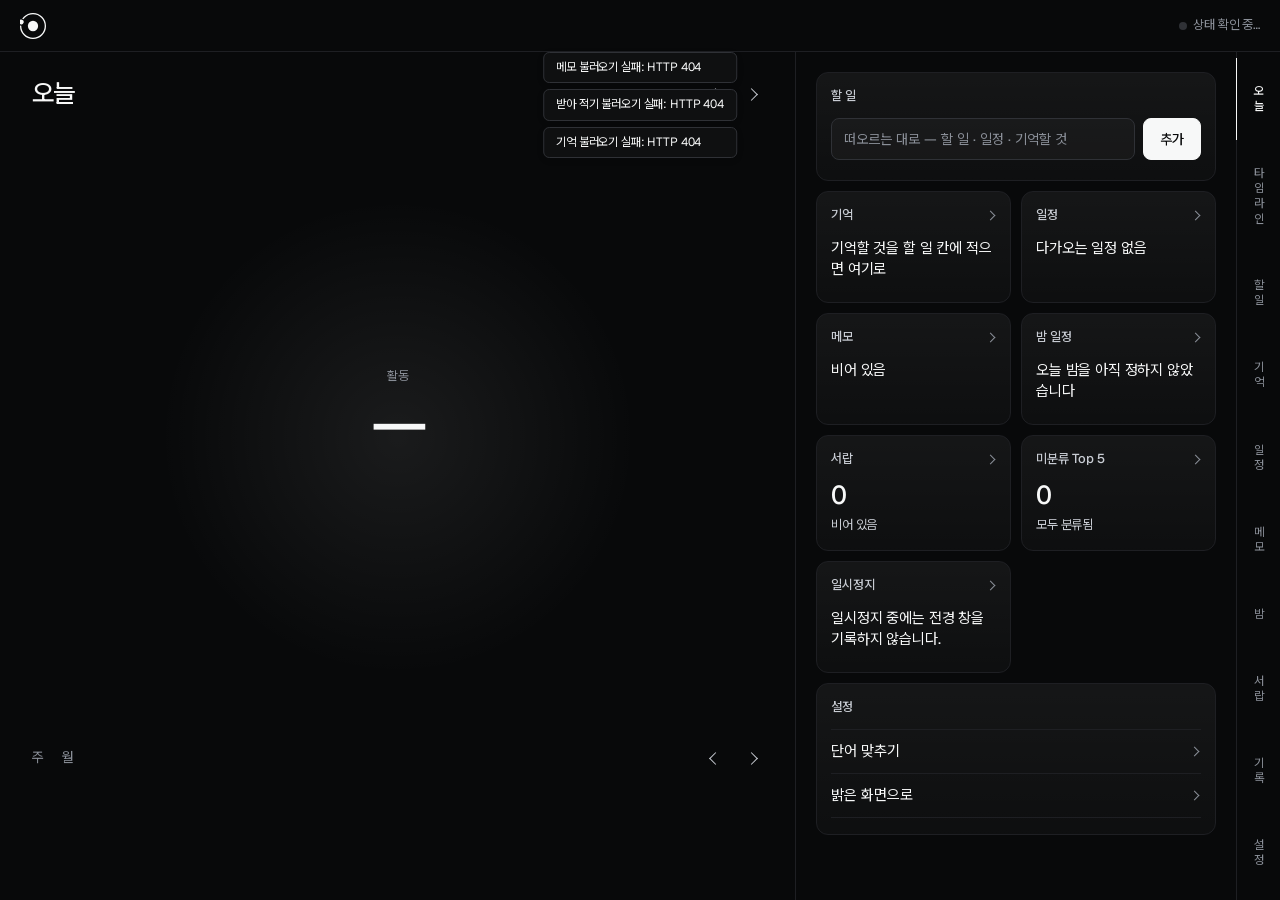
==== commit e14c354c: "받아 적기 · 개인 비서 (DESIGN §51) 할 일 칸에서 내가 적은 할 일(날짜 없음)이 토플 숙제 아래 묻혀 있었다. 순서를 하는 중 → 할 일 → 지남·오늘 → 날짜 확인" ====
--- a/static/index.html
+++ b/static/index.html
@@ -186,12 +186,19 @@
 
     <section class="side-sec" id="card-todos">
       <div class="sec">할 일 <span class="hint-inline" id="todos-sub">날짜 있는 것 먼저</span><span class="hint-inline ph-only" id="ph-todos-n"></span></div>
+      <!-- §51 받아 적기: 떠오르는 대로 적으면 claude 가 할 일 · 마감 · 일정 · 기억으로 나눈다. Enter = 넣기, Shift+Enter = 줄바꿈 -->
       <div class="todo-input-row">
-        <input type="text" id="todo-input" placeholder="할 일 · 마감 · 일정 (예: 24일 숙제 / THK 문의)" title="그냥 적으면 할 일, 날짜나 마감 표현이 있으면 날짜를 가르고, 수업·회의처럼 때가 있는 건 일정으로">
-        <button class="primary" id="btn-todo-add" title="추가">추가</button>
+        <textarea id="todo-input" rows="1" placeholder="떠오르는 대로 — 할 일 · 일정 · 기억할 것" title="여러 가지를 한꺼번에 적어도 됩니다. 할 일 · 마감 · 일정 · 기억할 것으로 알아서 나누고, '끝냈다' 고 적으면 그 할 일을 끝냅니다. Enter 로 넣기, Shift+Enter 로 줄바꿈"></textarea>
+        <button class="primary" id="btn-todo-add" title="넣기">추가</button>
       </div>
       <ul class="list todo-list" id="todo-list"></ul>
       <div class="ph-list" id="ph-todo-list"></div>
+    </section>
+
+    <!-- 기억 (§51): 받아 적기가 '기억할 것' 으로 가른 것 — 들은 말 · 번호 · 치수 · 아이디어 -->
+    <section class="side-sec" id="card-keeps">
+      <div class="sec">기억 <span class="hint-inline" id="keeps-sub"></span></div>
+      <div class="ph-list" id="keep-list"></div>
     </section>
 
     <!-- 메모 (§30 압축): 오늘/고정을 탭으로, 칸은 3줄에서 시작해 쓴 만큼 늘어난다 -->
@@ -315,7 +322,7 @@
 </main>
 
 <!-- 폰: 오른쪽 세로 바 (§41) — 화면에 붙어 따라다닌다. 누르면 그 칸으로 -->
-<nav id="phone-rail" class="phone-rail" aria-label="바로 가기"><span class="rail-mark" id="rail-mark"></span><a href="#/today" data-sec="today">오늘</a><a href="#/timeline" data-sec="timeline">타임라인</a><a href="#/todos" data-sec="todos">할일</a><a href="#/events" data-sec="events">일정</a><a href="#/notes" data-sec="notes">메모</a><a href="#/night" data-sec="night">밤</a><a href="#/drawer" data-sec="drawer">서랍</a><a href="#/notices" data-sec="notices">공지</a><a href="#/tools" data-sec="tools">기록</a><a href="#/more" data-sec="more">설정</a></nav>
+<nav id="phone-rail" class="phone-rail" aria-label="바로 가기"><span class="rail-mark" id="rail-mark"></span><a href="#/today" data-sec="today">오늘</a><a href="#/timeline" data-sec="timeline">타임라인</a><a href="#/todos" data-sec="todos">할일</a><a href="#/keeps" data-sec="keeps">기억</a><a href="#/events" data-sec="events">일정</a><a href="#/notes" data-sec="notes">메모</a><a href="#/night" data-sec="night">밤</a><a href="#/drawer" data-sec="drawer">서랍</a><a href="#/notices" data-sec="notices">공지</a><a href="#/tools" data-sec="tools">기록</a><a href="#/more" data-sec="more">설정</a></nav>
 
 <div id="popover" class="popover" hidden role="dialog" aria-label="구간 분류">
   <div class="pop-head">
--- a/static/app.css
+++ b/static/app.css
@@ -588,11 +588,11 @@
   #main.phone-pages.pg-home.hero-open > .day-summary .sum-label { font-size: 13px; color: var(--text-3); }
   #main.phone-pages.pg-home.hero-open > .day-summary .sum-value { font-size: 15px; font-weight: 500; margin-top: 2px; }
   #main.phone-pages.pg-home > #phone-more { display: block; order: 3; }
-  #main.phone-pages.pg-home #card-tonight:not([hidden]), #main.phone-pages.pg-home #card-todos, #main.phone-pages.pg-home #card-events, #main.phone-pages.pg-home #card-notes,
+  #main.phone-pages.pg-home #card-tonight:not([hidden]), #main.phone-pages.pg-home #card-todos, #main.phone-pages.pg-home #card-keeps, #main.phone-pages.pg-home #card-events, #main.phone-pages.pg-home #card-notes,
   #main.phone-pages.pg-home #card-night, #main.phone-pages.pg-home #card-drawer, #main.phone-pages.pg-home #card-notices:not([hidden]),
   #main.phone-pages.pg-home #card-unknown, #main.phone-pages.pg-home #card-pause, #main.phone-pages.pg-home #card-reading:not([hidden]),
   #main.phone-pages.pg-home #card-devices:not([hidden]), #main.phone-pages.pg-timeline:not(.view-day) #card-period:not([hidden]) { display: block !important; }
-  #card-tonight { order: 1; } #card-todos { order: 2; } #card-events { order: 3; } #card-notes { order: 4; } #card-night { order: 5; } #card-drawer { order: 6; }
+  #card-tonight { order: 1; } #card-todos { order: 2; } #card-keeps { order: 2; } #card-events { order: 3; } #card-notes { order: 4; } #card-night { order: 5; } #card-drawer { order: 6; }
   #card-notices { order: 7; } #card-unknown { order: 8; } #card-pause { order: 9; } #card-reading { order: 10; } #card-devices { order: 11; }
   /* 타임라인 화면: 머리 아래부터 바닥까지 */
   #main.phone-pages.pg-timeline.view-day { padding-bottom: 0; }
@@ -657,8 +657,9 @@
   .pv-big:empty + .pv-cap { margin-top: 0; font-size: 15px; -webkit-line-clamp: 3; color: var(--text); }
   /* 할 일: 입력칸 + 단추 */
   #main.phone-pages #card-todos .todo-input-row { margin: 0 0 4px; gap: 8px; align-items: stretch; }
-  #main.phone-pages #card-todos #todo-input { height: 42px; padding: 0 12px; border-radius: 8px; background: rgba(255, 255, 255, 0.03); border: 1px solid var(--line-2); font-size: 16px; }
+  #main.phone-pages #card-todos #todo-input { display: block; min-height: 42px; height: 42px; padding: 10px 12px; border-radius: 8px; background: rgba(255, 255, 255, 0.03); border: 1px solid var(--line-2); font: inherit; font-size: 16px; line-height: 20px; resize: none; overflow: hidden; }
   #main.phone-pages #sidebar input::placeholder, #main.phone-pages #sidebar textarea::placeholder { font-size: 14px; color: var(--text-3); }   /* 글자는 16(아이폰 확대 방지), 안내만 작게 */
+  #main.phone-pages #card-todos .todo-input-row { align-items: flex-end; }
   #main.phone-pages #card-todos #btn-todo-add { flex: none; height: 42px; min-height: 0; padding: 0 16px; border-radius: 8px; font-size: 14px; font-weight: 500; }
   /* 줄 — 사이는 1px 선 */
   .ph-list { display: block; }
@@ -694,6 +695,20 @@
   .ph-row.chev::after, .ph-link::after { content: ""; flex: none; margin-left: auto; margin-right: 3px; width: 6px; height: 6px; border-right: 1.5px solid var(--text-3); border-top: 1.5px solid var(--text-3); transform: rotate(45deg); }
   .ph-row.chev.up::after { transform: rotate(-45deg); }
   .ph-empty { padding: 12px 0 0; font-size: 13px; color: var(--text-3); }
+  /* §51 받아 적기: 방금 적은 글 — 나누는 중이면 점선 동그라미, 나눈 뒤에는 어디로 갔는지 한 줄씩 + 되돌리기 */
+  .ph-ib { position: relative; flex: none; width: 17px; height: 17px; margin-top: 2px; border-radius: 50%; border: 1.5px dashed var(--text-3); }
+  .ph-row.inbox:not(.busy) .ph-ib { border: 0; }
+  .ph-row.inbox:not(.busy) .ph-ib::before { content: ""; position: absolute; left: 3px; top: 7px; width: 10px; height: 1.5px; background: var(--text-3); }
+  .ph-row.inbox:not(.busy) .ph-ib::after { content: ""; position: absolute; left: 8px; top: 4.5px; width: 5px; height: 5px; border-right: 1.5px solid var(--text-3); border-top: 1.5px solid var(--text-3); transform: rotate(45deg); }
+  .ph-row.inbox .ph-t { color: var(--text-2); white-space: pre-wrap; display: -webkit-box; -webkit-line-clamp: 3; -webkit-box-orient: vertical; overflow: hidden; }
+  .ph-row.inbox .ph-b { cursor: default; }
+  .ib-res { list-style: none; margin: 6px 0 0; padding: 0; }
+  .ib-res li { display: flex; gap: 10px; padding: 3px 0; font-size: 14px; line-height: 1.45; color: var(--text); }
+  .ib-res .k { flex: none; min-width: 64px; font-size: 13px; color: var(--text-3); }
+  .ph-row.inbox .ph-pills { margin-top: 8px; }
+  /* §51 기억: 점 하나 + 글. 누르면 할 일로 · 삭제 */
+  .ph-dot { flex: none; width: 17px; display: flex; justify-content: center; padding-top: 9px; }
+  .ph-dot::before { content: ""; width: 5px; height: 5px; border-radius: 50%; background: var(--text-3); }
   /* 설정(맨 아래 칸) */
   .ph-link { position: relative; display: flex; flex-wrap: wrap; column-gap: 8px; width: 100%; min-height: 44px; padding: 8px 0; border: 0; border-bottom: 1px solid var(--line); border-radius: 0; background: none; font: inherit; font-size: 15px; font-weight: 400; color: var(--text); text-align: left; text-decoration: none; }
   /* 오른쪽 세로 바(§41): 화면에 붙어 따라다닌다. 누르면 그 칸으로(접혀 있으면 펼친다), 내려 보는 동안 지금 칸에 흰 날이 따라온다 */
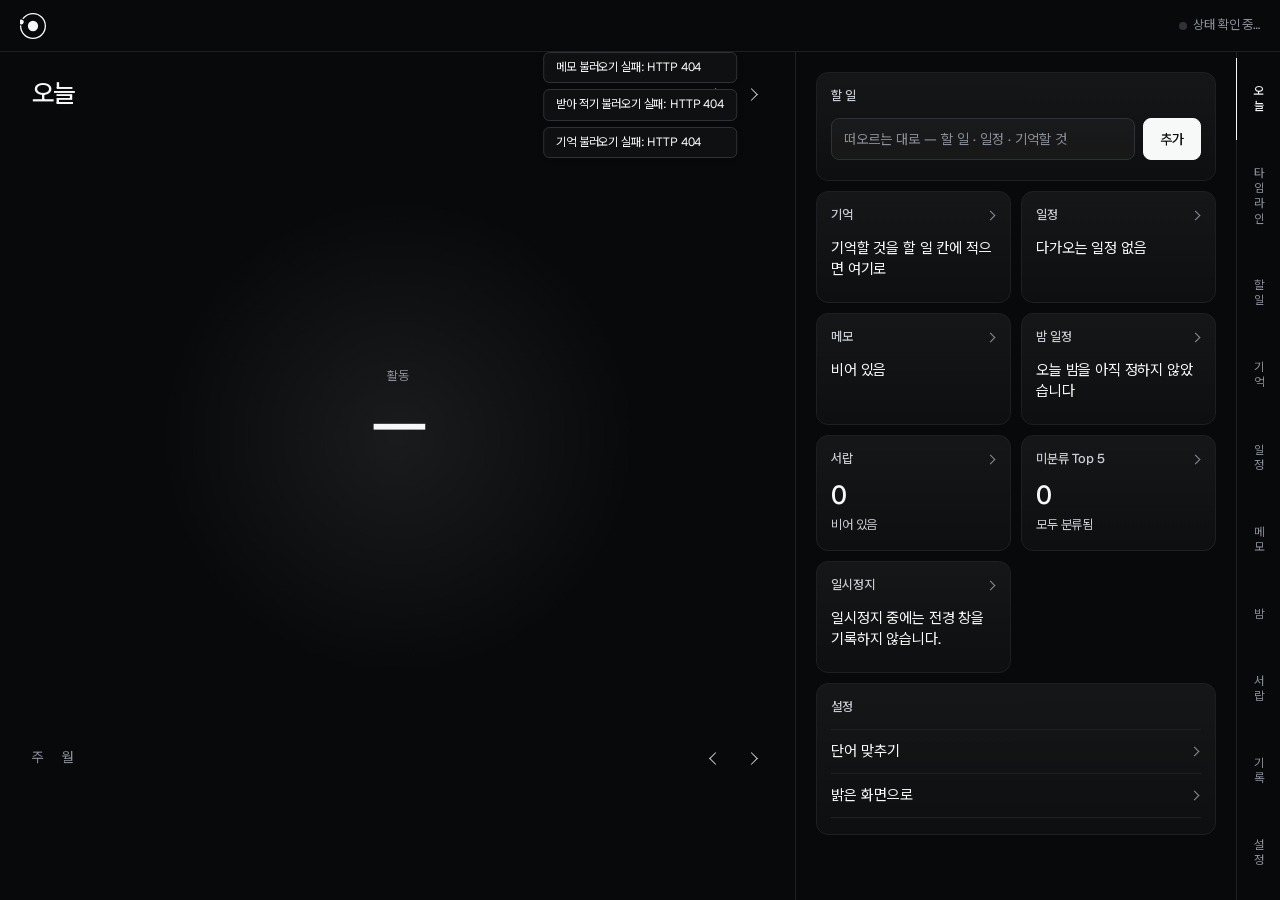
==== commit c7a40602: "서랍은 끌어서 바로 (DESIGN §54) 크롬의 DownloadURL 끌기는 탐색기·바탕화면에서만 파일이 되고 업로드 칸·카톡에는 넘어가지 않는다(크롬 소스: 끌기 도중 GetD" ====
--- a/static/index.html
+++ b/static/index.html
@@ -245,7 +245,7 @@
 
     <!-- 서랍 (§35): 사업자번호·주소·사인처럼 서류에 자주 넣는 것. 행을 누르면 클립보드로 -->
     <section class="side-sec" id="card-drawer">
-      <div class="sec">서랍 <span class="hint-inline">눌러서 복사</span><button class="act" id="btn-drawer-add" type="button" title="글이나 파일(사인 그림 등)을 서랍에 넣습니다">넣기</button></div>
+      <div class="sec">서랍 <span class="hint-inline">눌러서 복사 · 끌어서 놓기</span><button class="act" id="btn-drawer-add" type="button" title="글이나 파일(사인 그림 등)을 서랍에 넣습니다">넣기</button></div>
       <div id="drawer-add" class="drawer-add" hidden>
         <input type="text" id="drawer-label" placeholder="이름 (예: 학교 사업자번호)" maxlength="100">
         <textarea id="drawer-value" rows="2" placeholder="내용 — 글을 적거나, 파일… 을 고르거나, 그림을 여기 붙여넣기(Ctrl+V)"></textarea>
--- a/static/app.css
+++ b/static/app.css
@@ -473,7 +473,7 @@
 .drawer-add .btn-row { align-items: center; margin-top: 0; }
 .drawer-add #drawer-file-name { flex: 1 1 0; min-width: 0; overflow: hidden; text-overflow: ellipsis; white-space: nowrap; }
 .drawer-add #drawer-file-name:empty { display: none; }
-.drawer-row { cursor: pointer; }
+.drawer-row { cursor: pointer; -webkit-user-select: none; user-select: none; }   /* §54 끌기 — 글자 고르기 대신 줄이 끌린다 */
 .drawer-row .drawer-k { flex: 0 0 auto; max-width: 38%; background: none; border: 0; padding: 0; font: inherit; font-size: 12px; color: var(--text-2); overflow: hidden; text-overflow: ellipsis; white-space: nowrap; cursor: pointer; text-align: left; }
 .drawer-row .drawer-k:hover { color: var(--accent); text-decoration: underline; text-underline-offset: 3px; }
 .drawer-row .drawer-v { flex: 1 1 0; min-width: 0; display: flex; align-items: center; gap: var(--s2); overflow: hidden; }
@@ -495,7 +495,7 @@
 .dev-url { color: var(--accent); cursor: pointer; font-variant-numeric: tabular-nums; }
 .dev-url:hover { text-decoration: underline; text-underline-offset: 3px; }
 .dev-sess { display: block; color: var(--text-2); }
-.is-remote #link-restart, .is-remote .drawer-reveal { display: none; }
+.is-remote #link-restart { display: none; }
 /* §36.5 터치 기기: 16px 미만 입력은 iOS Safari 가 누를 때마다 확대한다 → 16px. 행의 단추는 손가락 크기로 */
 @media (hover: none) and (pointer: coarse) {
   input[type="text"], input[type="password"], input[type="date"], input[type="search"], textarea, select { font-size: 16px !important; }
@@ -700,7 +700,9 @@
   .ph-row.inbox:not(.busy) .ph-ib { border: 0; }
   .ph-row.inbox:not(.busy) .ph-ib::before { content: ""; position: absolute; left: 3px; top: 7px; width: 10px; height: 1.5px; background: var(--text-3); }
   .ph-row.inbox:not(.busy) .ph-ib::after { content: ""; position: absolute; left: 8px; top: 4.5px; width: 5px; height: 5px; border-right: 1.5px solid var(--text-3); border-top: 1.5px solid var(--text-3); transform: rotate(45deg); }
-  .ph-row.inbox .ph-t { color: var(--text-2); white-space: pre-wrap; display: -webkit-box; -webkit-line-clamp: 3; -webkit-box-orient: vertical; overflow: hidden; }
+  .ph-row.inbox .ph-t { color: var(--text-2); white-space: pre-wrap; display: -webkit-box; -webkit-line-clamp: 2; -webkit-box-orient: vertical; overflow: hidden; }
+  .ib-reply { margin-top: 6px; font-size: 15px; line-height: 1.5; color: var(--text); overflow-wrap: anywhere; }   /* §52.3 비서의 말 */
+  .ib-reply + .ib-res li { font-size: 13px; color: var(--text-2); }
   .ph-row.inbox .ph-b { cursor: default; }
   .ib-res { list-style: none; margin: 6px 0 0; padding: 0; }
   .ib-res li { display: flex; gap: 10px; padding: 3px 0; font-size: 14px; line-height: 1.45; color: var(--text); }
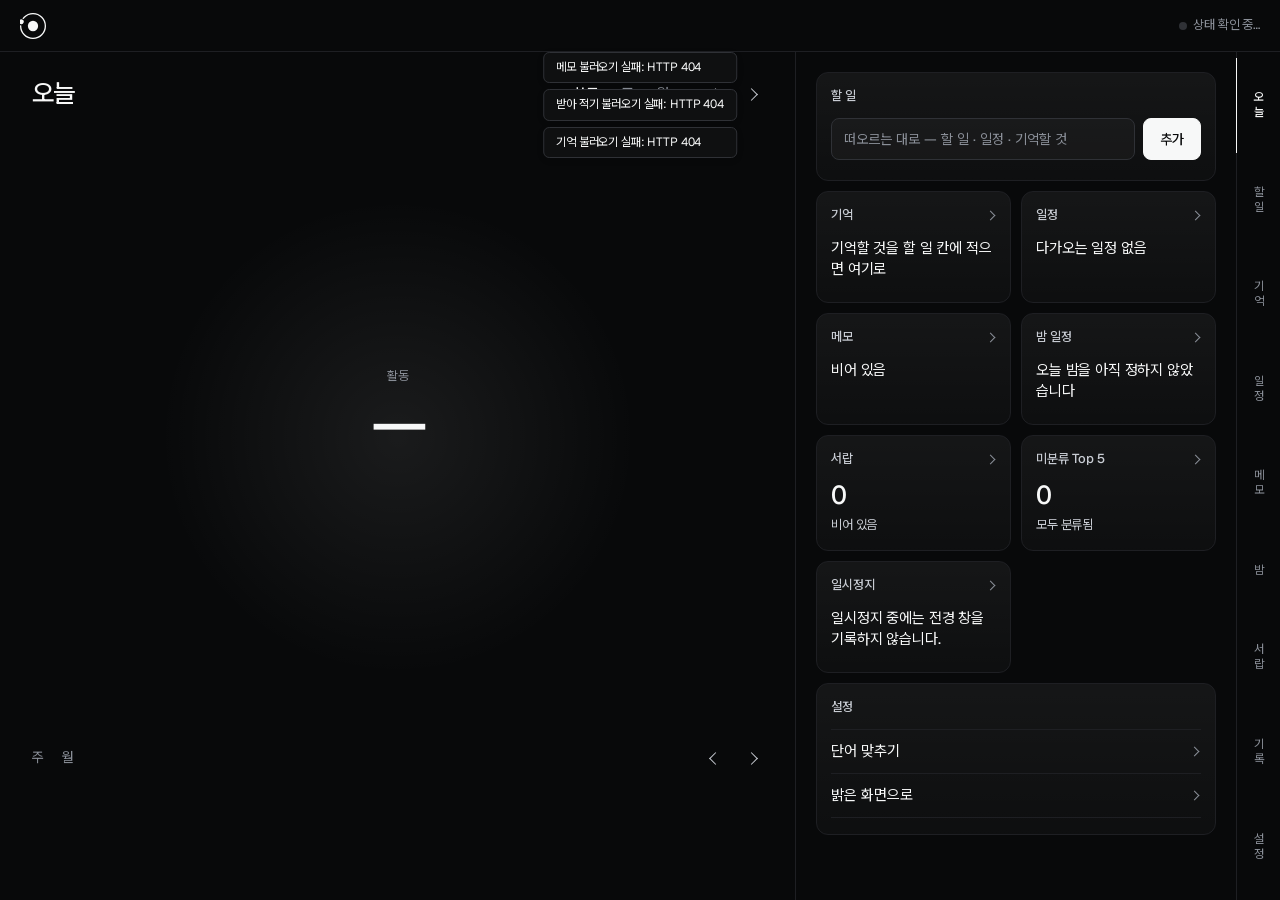
==== commit cdf2d872: "타임라인도 궤도로 — 하루·주·월이 다 원, 휠로 궤도 확대 (DESIGN §55) 사용자: "굳이 오늘과 타임라인을 나눌 필요가 있을까 … 굳이 직선형?", "일·주·월 다 원형" ====
--- a/static/index.html
+++ b/static/index.html
@@ -56,7 +56,7 @@
       <div><h2 id="ph-title">오늘</h2><label class="ph-subw"><span id="ph-sub"></span><input type="date" id="ph-date" class="ph-date" aria-label="날짜 고르기"></label></div>
       <div class="ph-mv" id="ph-mv"><button class="rb" id="ph-prev" type="button" aria-label="이전">‹</button><button class="rb" id="ph-next" type="button" aria-label="다음">›</button></div>
     </div>
-    <div class="ph-ctl" id="ph-ctl" hidden><div class="pseg" id="ph-seg"><button type="button" data-view="day">하루</button><button type="button" data-view="week">주</button><button type="button" data-view="month">월</button></div></div>
+    <div class="ph-ctl" id="ph-ctl"><div class="pseg" id="ph-seg"><button type="button" data-view="day">하루</button><button type="button" data-view="week">주</button><button type="button" data-view="month">월</button></div></div>
   </section>
   <!-- 요약 한 줄 (§23.2): 하루 보기에서만, 타임라인과 오늘 판 위에 -->
   <section class="day-summary" id="card-summary" aria-label="오늘 요약">
@@ -84,63 +84,33 @@
       </div>
     </dl>
   </section>
-  <!-- 히어로 (§42): 하루 궤도(24시간 원: 바깥 고리 = 타임라인, 안쪽 = 할 일 진행률, 위성 = 지금) + 가운데 활동 시간.
-       좁은 창: 맨 위에 작게, 누르면 타임라인. 넓은 창(§50): 왼쪽 무대에 크게 — 고리 안에 카테고리별 시간, 아래에 주·월 작은 궤도 줄 -->
-  <section id="phone-strip" class="phone-hero" aria-label="오늘 활동">
-    <div class="orbit-box">
-      <div class="orbit" id="ps-tap" role="button" tabindex="0" aria-label="하루 궤도">
-        <svg id="orbit-svg" viewBox="0 0 240 240" aria-hidden="true"></svg>
+  <!-- 궤도 (§42 · §50 · §55): 하루 · 주 · 월이 다 원 — 직선 타임라인은 없다. 휠(손가락은 두 손가락)로 확대, 확대한 채 끌면 옮겨진다.
+       하루 = 24시간 원(바깥 고리 = 기록, 안쪽 = 할 일 진행률, 위성 = 지금), 주 = 날마다 고리(바깥이 월) + 아래 일곱 칸, 월 = 달력 칸마다 작은 궤도.
+       넓은 창(§50)은 왼쪽 무대에 붙박이 — 하루 아래에 주 · 월 작은 궤도 줄. 좁은 창은 맨 위 -->
+  <section id="phone-strip" class="phone-hero" aria-label="궤도">
+    <div class="orbit-box" id="orbit-box">
+      <div class="orbit" id="ps-tap" aria-label="궤도 — 휠로 확대, 끌어서 옮기기">
+        <svg id="orbit-svg" viewBox="0 0 600 600" aria-hidden="true"></svg>
         <div class="orbit-c">
-          <div class="orbit-l">활동</div><div class="hero-num" id="hero-num">—</div><div class="orbit-sub" id="hero-attend"></div>
+          <div class="orbit-l" id="orbit-l">활동</div><div class="hero-num" id="hero-num">—</div><div class="orbit-sub" id="hero-attend"></div>
           <ul class="ob-cats" id="ob-cats"></ul>
           <div class="ob-stats" id="ob-stats"></div>
           <div class="orbit-hov" id="orbit-hov"></div>
         </div>
       </div>
-    </div>
+      <button class="oz-all" id="oz-all" type="button" hidden>전체 보기</button>
+    </div>
+    <div class="om-wrap" id="om-wrap" aria-label="월 달력">
+      <div class="om-sum" id="om-sum"></div>
+      <div class="om-head" id="om-head"></div>
+      <div class="om-grid" id="om-grid"></div>
+    </div>
+    <div class="ow-days" id="ow-days" aria-label="날별"></div>
     <div class="hero-foot"><span id="hero-foot"></span><button class="hero-more" id="hero-more" type="button">자세히 ›</button></div>
     <div class="ob-strip" id="ob-strip" aria-label="주 · 월">
       <div class="obs-head"><div class="pseg" id="obs-seg"><button type="button" data-mode="week">주</button><button type="button" data-mode="month">월</button></div><span class="obs-sum" id="obs-sum"></span><span class="obs-mv"><button class="rb" id="obs-prev" type="button" aria-label="이전">‹</button><button class="rb" id="obs-next" type="button" aria-label="다음">›</button></span></div>
       <div class="obs-days" id="obs-days"></div>
     </div>
-  </section>
-  <section id="timeline-wrap" aria-label="타임라인">
-    <div class="zoom-bar" role="group" aria-label="시간축 배율">
-      <button class="act zoom-out" title="시간축 축소 (Ctrl+휠 아래)">−</button>
-      <button class="act zoom-in" title="시간축 확대 (Ctrl+휠 위)">+</button>
-      <button class="act zoom-fit" title="표시 범위가 한 화면에 들어오게 맞춤">맞춤</button>
-      <span class="hint zoom-hint">Ctrl+휠</span>
-    </div>
-    <div id="timeline-scroll">
-      <div id="timeline-inner">
-        <svg id="timeline" xmlns="http://www.w3.org/2000/svg"></svg>
-        <div id="timeline-empty" class="empty" hidden>이 날짜에는 기록이 없습니다.</div>
-      </div>
-    </div>
-    <div class="legend-bar"><div class="legend" id="legend"></div></div>
-  </section>
-
-  <section id="week-wrap" aria-label="주 타임라인" hidden>
-    <div id="week-head"></div>
-    <div class="zoom-bar" role="group" aria-label="시간축 배율">
-      <button class="act zoom-out" title="시간축 축소 (Ctrl+휠 아래)">−</button>
-      <button class="act zoom-in" title="시간축 확대 (Ctrl+휠 위)">+</button>
-      <button class="act zoom-fit" title="표시 범위가 한 화면에 들어오게 맞춤">맞춤</button>
-      <span class="hint zoom-hint">Ctrl+휠</span>
-    </div>
-    <div id="week-scroll">
-      <div id="week-inner">
-        <svg id="week-svg" xmlns="http://www.w3.org/2000/svg"></svg>
-        <div id="week-empty" class="empty" hidden>이 주에는 기록이 없습니다.</div>
-      </div>
-    </div>
-    <div class="legend-bar"><div class="legend" id="legend-week"></div></div>
-  </section>
-
-  <section id="month-wrap" aria-label="월 달력" hidden>
-    <div id="month-weekdays"></div>
-    <div id="month-grid"></div>
-    <div id="month-empty" class="empty" hidden>이 달에는 기록이 없습니다.</div>
   </section>
 
   <aside id="sidebar">
@@ -322,7 +292,7 @@
 </main>
 
 <!-- 폰: 오른쪽 세로 바 (§41) — 화면에 붙어 따라다닌다. 누르면 그 칸으로 -->
-<nav id="phone-rail" class="phone-rail" aria-label="바로 가기"><span class="rail-mark" id="rail-mark"></span><a href="#/today" data-sec="today">오늘</a><a href="#/timeline" data-sec="timeline">타임라인</a><a href="#/todos" data-sec="todos">할일</a><a href="#/keeps" data-sec="keeps">기억</a><a href="#/events" data-sec="events">일정</a><a href="#/notes" data-sec="notes">메모</a><a href="#/night" data-sec="night">밤</a><a href="#/drawer" data-sec="drawer">서랍</a><a href="#/notices" data-sec="notices">공지</a><a href="#/tools" data-sec="tools">기록</a><a href="#/more" data-sec="more">설정</a></nav>
+<nav id="phone-rail" class="phone-rail" aria-label="바로 가기"><span class="rail-mark" id="rail-mark"></span><a href="#/today" data-sec="today">오늘</a><a href="#/todos" data-sec="todos">할일</a><a href="#/keeps" data-sec="keeps">기억</a><a href="#/events" data-sec="events">일정</a><a href="#/notes" data-sec="notes">메모</a><a href="#/night" data-sec="night">밤</a><a href="#/drawer" data-sec="drawer">서랍</a><a href="#/notices" data-sec="notices">공지</a><a href="#/tools" data-sec="tools">기록</a><a href="#/more" data-sec="more">설정</a></nav>
 
 <div id="popover" class="popover" hidden role="dialog" aria-label="구간 분류">
   <div class="pop-head">
--- a/static/app.css
+++ b/static/app.css
@@ -65,12 +65,6 @@
 .status-banner.st-none .st-dot { background: var(--line-2); }
 .status-banner.st-none .st-text { color: var(--text-3); }
 #main { display: grid; grid-template-columns: minmax(0px, 1fr); }      /* §49 옛 넓은 창의 오른쪽 300px 판은 없앴다 */
-#timeline-wrap, #week-wrap, #month-wrap { height: calc(100vh - var(--header-h)); background: var(--surface); }
-#timeline-wrap { position: relative; display: flex; flex-direction: column; overflow: hidden; }
-#timeline-scroll { flex: 1 1 0%; min-height: 0px; position: relative; overflow: hidden auto; }
-#timeline-inner { position: relative; }
-#timeline { display: block; width: 100%; }
-#timeline-empty, #week-empty { position: absolute; top: 40px; left: 0px; right: 0px; text-align: center; }
 .empty { color: var(--text-3); font-size: 12px; padding: var(--s3); }
 #sidebar { min-width: 280px; background: var(--panel); border-left: 1px solid var(--line-2); height: calc(100vh - var(--header-h)); overflow-y: auto; padding: 0 var(--s3) var(--s8); }
 .side-sec { padding-bottom: var(--s3); border-bottom: 1px solid var(--line); }
@@ -78,7 +72,6 @@
 .hint-inline { font-weight: 400; font-size: 11px; color: var(--text-3); text-transform: none; letter-spacing: 0px; }
 @media (max-width: 1099px) {
   #main { grid-template-columns: 1fr; }
-  #timeline-wrap, #week-wrap, #month-wrap { height: 62vh; }
   #sidebar { height: auto; overflow: visible; border-left: 0px; border-top: 1px solid var(--line-2); min-width: 0px; }
   #date-input:disabled { display: none; }
   #date-input:not(:disabled) + .date-label { display: none; }
@@ -129,60 +122,8 @@
 .save-state { font-size: 11px; color: var(--text-3); }
 textarea { display: block; width: 100%; resize: vertical; font-size: 12.5px; line-height: 1.5; padding: 6px 8px; border-color: var(--line); background: var(--surface); }
 textarea:disabled { background: var(--panel); color: var(--text-3); }
-.legend { font-size: 12px; color: var(--text-2); line-height: 1.8; margin-top: var(--s1); }
-.legend-item { display: inline; white-space: nowrap; }
-.legend-item + .legend-item::before { content: " · "; color: var(--text-3); white-space: normal; }
-.legend-item .swatch { margin-right: 5px; border-color: var(--line-2); }
 .foot-links { display: flex; justify-content: flex-end; gap: var(--s3); padding: var(--s2) 0 0; }
 .foot-links .act { padding: 4px 0px; }
-#timeline text, #week-svg text { font-family: var(--font); }
-.grid-line { stroke: var(--line); stroke-width: 1; }
-.grid-line.major { stroke: var(--line-2); }
-.hour-label { font-size: 11px; fill: var(--text-3); }
-.span { cursor: pointer; }
-.span:hover { filter: brightness(0.96); }
-.span-overlay, .span-text { pointer-events: none; }
-.span-text { font-size: 11px; }
-.now-line { pointer-events: none; stroke: var(--accent); stroke-width: 1.5; }
-.wk-today-bg { fill: var(--sel-bg); }
-.zoom-bar { flex: 0 0 auto; height: 24px; display: flex; justify-content: flex-end; align-items: center; gap: 0px; padding: 0 var(--s2); background: var(--surface); }
-.zoom-bar .act { padding: 2px 6px; line-height: 1.2; }
-.zoom-bar .zoom-hint { margin-left: 4px; user-select: none; }
-#week-wrap { position: relative; display: flex; flex-direction: column; overflow: hidden; }
-#week-head { display: flex; flex-shrink: 0; padding: var(--s2) 0 6px; border-bottom: 1px solid var(--line); background: var(--surface); }
-.wk-gutter { flex: 0 0 48px; }
-.wk-col { flex: 0 0 auto; min-width: 0px; padding: 3px 5px; cursor: pointer; overflow: hidden; }
-.wk-col.today { background: var(--sel-bg); }
-.wk-col:hover, .wk-col.today:hover { background: var(--hover); }
-.wk-col.future .wk-day, .wk-col.future .wk-sub { color: var(--text-3); }
-.wk-day { font-size: 12px; font-weight: 500; white-space: nowrap; overflow: hidden; text-overflow: ellipsis; }
-.wk-col.today .wk-day { color: var(--accent); }
-.wk-sub { font-size: 11px; color: var(--text-2); white-space: nowrap; overflow: hidden; text-overflow: ellipsis; margin-top: 1px; }
-.wk-sub2 { margin-top: 0px; min-height: 14px; }
-#week-scroll { flex: 1 1 0%; overflow: hidden auto; position: relative; }
-#week-inner { position: relative; }
-#week-svg { display: block; width: 100%; }
-#month-wrap { position: relative; overflow-y: auto; padding: var(--s3) var(--s4) var(--s6); }
-#month-weekdays { display: grid; grid-template-columns: repeat(7, minmax(0px, 1fr)); }
-.mwd { font-size: 11px; font-weight: 500; letter-spacing: 0.04em; color: var(--text-2); text-align: center; padding: 2px 0px 6px; }
-#month-grid { display: grid; grid-template-columns: repeat(7, minmax(0px, 1fr)); border-top: 1px solid var(--line); border-left: 1px solid var(--line); }
-.mcell { min-height: 84px; min-width: 0px; border-right: 1px solid var(--line); border-bottom: 1px solid var(--line); background: var(--surface); padding: 6px 8px; cursor: pointer; display: flex; flex-direction: column; }
-.mcell.today { background: var(--sel-bg); }
-.mcell.sel { box-shadow: inset 3px 0 0 var(--accent); background: var(--sel-bg); }
-.mcell:hover, .mcell.today:hover, .mcell.sel:hover { background: var(--hover); }
-.mcell.pad { background: var(--bg); cursor: default; }
-.mcell.pad:hover { background: var(--bg); }
-.mday { font-size: 12px; font-weight: 400; color: var(--text-2); line-height: 1.3; }
-.mcell.today .mday { color: var(--accent); font-weight: 500; }
-.mcell.future .mday, .mcell.future .mattend, .mcell.future .mact { color: var(--text-3); }
-.mattend { font-size: 11px; color: var(--text-2); margin-top: 2px; white-space: nowrap; overflow: hidden; text-overflow: ellipsis; }
-.mbar-wrap { margin-top: auto; padding-top: 6px; }
-.mbar { height: 6px; display: flex; overflow: hidden; background: transparent; }
-.mseg { height: 100%; flex: 0 0 auto; min-width: 0px; }
-.mseg.distraction { background-image: repeating-linear-gradient(45deg, rgba(255, 255, 255, 0.7) 0px, rgba(255, 255, 255, 0.7) 2px, transparent 2px, transparent 5px); }
-.mact { font-size: 11px; color: var(--text-2); margin-top: 3px; white-space: nowrap; }
-.mact.none { color: var(--text-3); }
-#month-empty { text-align: center; }
 .popover { position: absolute; z-index: 50; width: 360px; max-width: calc(-16px + 100vw); background: var(--surface); border: 1px solid var(--line-2); border-radius: var(--r); box-shadow: rgba(0, 0, 0, 0.08) 0px 4px 16px; padding: var(--s3) var(--s3) var(--s2); }
 .pop-head { display: flex; justify-content: space-between; align-items: flex-start; gap: var(--s2); }
 .pop-time { font-size: 13px; font-weight: 500; }
@@ -366,17 +307,6 @@
 #card-todos { margin: 0 calc(-1 * var(--s3)); padding: 0 var(--s3) var(--s3); background: var(--surface); border-top: 1px solid var(--line-2); border-bottom: 1px solid var(--line-2); border-left: 3px solid var(--accent); }
 #card-vocab { border-bottom: 0; }
 #card-anki { border-top: 1px solid var(--line); }
-/* §25 월 칸의 밤 일정 한 줄 — 글자색만(했음 초록, 안 했음 회색) */
-.mnight { font-size: 11px; color: var(--accent); margin-top: 1px; white-space: nowrap; overflow: hidden; text-overflow: ellipsis; }
-.mnight.ok { color: var(--green); }
-.mnight.no { color: var(--text-3); }
-/* §26 월 칸 출퇴근 트랙 — 회색 축 위 accent 막대, 9·18시 눈금 */
-.mtrack { position: relative; height: 6px; margin-top: 4px; background: var(--bg); border-radius: 3px; }
-.mtrack .mtick { position: absolute; top: -1px; bottom: -1px; width: 1px; background: var(--line-2); }
-.mtrack .mspan { position: absolute; top: 0; bottom: 0; background: var(--line-2); border-radius: 2px; display: flex; overflow: hidden; }
-.mtrack .mspan .mseg { height: 100%; flex: none; }
-.mtrack { height: 8px; }
-.mcell.future .mtrack { visibility: hidden; }
 
 /* ── 내 일정·마감 (§28) — 할 일·학사 일정과 같은 어휘. D-day 는 글자색만(7일 이내 앰버, 오늘·지남 빨강) ── */
 #main.view-week #card-events, #main.view-month #card-events, #main.view-week #card-due, #main.view-month #card-due, #main.view-week .zone, #main.view-month .zone { display: none; }
@@ -400,9 +330,6 @@
 .tonight.due .list { margin: 0; }
 .tonight.due li.list-row { padding: 6px 0; display: flex; align-items: baseline; gap: var(--s2); }
 .tonight.due .evt-t { font-weight: 500; color: var(--text); }
-.mevt { font-size: 11px; color: var(--text-2); white-space: nowrap; overflow: hidden; text-overflow: ellipsis; }
-.mevt.deadline { color: var(--amber); }
-.mevt.done { color: var(--text-3); text-decoration: line-through; }
 .period-l2 .evt { color: var(--amber); }
 
 /* ── §29 판의 구역 머리: 판 가장자리까지 닿는 띠(--bg) + 왼쪽 3px 선 + 13px 제목 + 개수 + 접기. 카드·그림자 없음.
@@ -439,9 +366,6 @@
 .tl-row .act { flex: none; padding: 2px 6px; }
 
 /* ── §30 ── */
-/* 범례는 타임라인 아래 띠로 (사이드 판에서 뺌). 주 보기에도 같은 띠 */
-.legend-bar { flex: none; padding: 3px var(--s3) 4px; border-top: 1px solid var(--line); background: var(--surface); }
-.legend-bar .legend { margin: 0; line-height: 1.6; font-size: 11px; }
 /* 메모: 오늘/고정 탭, 칸은 3줄에서 자라남(최대 14줄) */
 .note-tabs { margin-left: var(--s2); }
 .note-tabs .seg-btn { padding: 2px 8px; font-size: 11px; text-transform: none; letter-spacing: 0; }
@@ -512,9 +436,7 @@
 [data-theme="dark"] ::-webkit-scrollbar-thumb { background: #2f3136; }
 [data-theme="dark"] img.brand-mark { filter: invert(1); }          /* <img> 정지 마크는 잉크색 고정 — 뒤집어 밝게. 끼워 넣은 분침 svg 는 currentColor */
 [data-theme="dark"] .swatch, [data-theme="dark"] .cdot { border-color: rgba(255, 255, 255, 0.16); }
-[data-theme="dark"] .span:hover { filter: brightness(1.12); }
 .brand-mark { color: var(--text); }
-.span.override, .night-band rect { stroke: var(--accent); }         /* JS 가 박아 넣는 #1f4fd1 대신 테마의 강조색 */
 
 /* ── §39.2 폰 — §49 부터는 모든 폭(PC 도 같은 화면, 폭에 따른 배치는 맨 아래 §49). §42: Linear 쪽 — 거의 검정 · 가는 테두리 · 은은한 결. 맨 위에 하루 궤도(링), 아래는 두 칸 타일(누르면 그 자리에서 펼침), 오른쪽 세로 바(§41)는 그대로. 타임라인만 따로 화면.
    굵기는 400·500 둘, 색은 데이터(타임라인)와 상태(지남·임박·기록 중)에만 ── */
@@ -525,24 +447,99 @@
 /* §42 로고만 — 글자 ORBIT 은 모든 폭에서 감춘다 */
 #header h1 .brand-text { display: none; }
 #header h1 .brand-mark { height: 22px; width: 22px; }
-/* §42 하루 궤도: 24시간 원(맨 위가 0시, 시계 방향). 바깥 고리 = 타임라인, 안쪽 가는 고리 = 오늘 할 일 진행률, 작은 위성 = 지금 */
-.ob-track { fill: none; stroke: var(--fill); stroke-width: 10; }
-.ob-track2 { fill: none; stroke: var(--fill); stroke-width: 2; }
-.ob-arc { fill: none; stroke-width: 10; }
-.ob-prog { fill: none; stroke: var(--text); stroke-width: 2.5; stroke-linecap: round; }
-.ob-hr { fill: var(--text-3); font-size: 9px; }
-.ob-now { fill: var(--text); stroke: var(--pg); stroke-width: 3; }
-/* §50 큰 궤도(넓은 창의 무대, viewBox 600): 매 시 눈금 · 밤 계획 점선 호 · 구간에 올리면 나머지가 흐려진다 */
-.ob-big .ob-track { stroke-width: 22; }
-.ob-big .ob-track2 { stroke-width: 1.5; }
-.ob-big .ob-arc { stroke-width: 22; cursor: pointer; transition: opacity 0.12s; }
+/* §42 · §50 · §55 궤도(viewBox 600, 맨 위가 0시 · 시계 방향): 바깥 고리 = 기록, 안쪽 가는 고리 = 할 일 진행률, 위성 = 지금.
+   확대해도 글자 · 가는 선은 화면에서 같은 크기(--u = 1 / (배율 × min(원 크기, 1))), 고리 굵기는 √배율로 조금씩(--kw = 1/√배율) */
+#orbit-svg { --u: 1; --kw: 1; }
+#orbit-svg text { font-family: var(--font); }
+.ob-track { fill: none; stroke: var(--fill); stroke-width: calc(22px * var(--kw)); }
+.ob-track2 { fill: none; stroke: var(--fill); stroke-width: calc(1.5px * var(--u)); }
+.ob-arc { fill: none; stroke-width: calc(22px * var(--kw)); cursor: pointer; transition: opacity 0.12s; }
+.ow .ob-track, .ow .ob-arc { stroke-width: calc(13px * var(--kw)); }
+.ow .ob-track.today { stroke: var(--line-2); }
 .ob-big.dim .ob-arc:not(.on) { opacity: 0.22; }
-.ob-big .ob-prog { stroke-width: 3; }
-.ob-big .ob-hr { font-size: 11px; }
-.ob-big .ob-now { stroke-width: 5; }
-.ob-tick { stroke: var(--text-3); stroke-width: 1; opacity: 0.45; }
+.ob-prog { fill: none; stroke: var(--text); stroke-width: calc(3px * var(--u)); stroke-linecap: round; }
+.ob-hr { fill: var(--text-3); font-size: calc(11px * var(--u)); }
+.ob-now { fill: var(--text); stroke: var(--pg); stroke-width: calc(5px * var(--u)); r: calc(8px * var(--u)); pointer-events: none; }
+.ow .ob-now { stroke-width: calc(4px * var(--u)); r: calc(6px * var(--u)); }
+.ob-tick { stroke: var(--text-3); stroke-width: calc(1px * var(--u)); opacity: 0.45; }
 .ob-tick.maj { opacity: 1; }
-.ob-night { fill: none; stroke: var(--text-2); stroke-width: 1.5; stroke-dasharray: 2 5; stroke-linecap: round; }
+.ow-spoke { stroke: var(--text-3); stroke-width: calc(1px * var(--u)); opacity: 0.22; }
+.ob-night { fill: none; stroke: var(--text-2); stroke-width: calc(1.5px * var(--u)); stroke-dasharray: calc(2px * var(--u)) calc(5px * var(--u)); stroke-linecap: round; pointer-events: none; }
+.ob-lbl { font-weight: 500; letter-spacing: 0; pointer-events: none; }
+.ow-lbl { fill: var(--text-3); font-size: calc(10px * var(--u)); paint-order: stroke; stroke: var(--pg); stroke-width: calc(4px * var(--u)); stroke-linejoin: round; pointer-events: none; }
+.ow-lbl.today, .ow-lbl.on { fill: var(--text); font-weight: 500; }
+/* 고리 안: 분류별 시간(범례를 겸한다) + 한 줄 — §50 은 넓은 창만, §55 부터 모든 폭 */
+.ob-cats { list-style: none; margin: 4cqw 0 0; padding: 0; width: clamp(170px, 38cqw, 300px); pointer-events: auto; }
+.ob-cats li { display: flex; align-items: center; gap: 9px; height: clamp(21px, 4.2cqw, 31px); font-size: clamp(12px, 2.3cqw, 15px); color: var(--text-2); cursor: default; }
+.ob-cats .d, .oh-cat .d { flex: none; width: 8px; height: 8px; border-radius: 50%; box-shadow: inset 0 0 0 1px var(--line-2); }
+.ob-cats .n { color: var(--text); }
+.ob-cats .t { margin-left: auto; font-variant-numeric: tabular-nums; }
+.ob-cats li:hover .t { color: var(--text); }
+.ob-stats { margin-top: 3.2cqw; max-width: 50cqw; font-size: clamp(12px, 2cqw, 14px); line-height: 1.5; color: var(--text-3); text-wrap: balance; }
+@container (max-width: 470px) { .ob-cats li:nth-child(n+5) { display: none; } }
+#main:not(.pg-split) .ob-stats { display: none; }          /* 한 장(폰 · 가운데 한 줄)은 궤도 아래 줄(hero-foot)에 같은 글이 있다 */
+@container (max-width: 420px) { .ob-cats { margin-top: 3cqw; } .ob-cats li:nth-child(n+4) { display: none; } .ob-stats { display: none; } }
+/* 주(§55.3): 안쪽 고리 안이 좁다 — 큰 숫자 · 출근 줄 · 분류 셋만 */
+.orbit.wk .hero-num { font-size: clamp(26px, 7cqw, 54px); }
+.orbit.wk .hero-num small { font-size: clamp(11px, 2.2cqw, 16px); }
+.orbit.wk .orbit-sub { font-size: clamp(11px, 1.9cqw, 14px); }
+.orbit.wk .ob-cats { width: clamp(140px, 29cqw, 220px); margin-top: 2.2cqw; }
+.orbit.wk .ob-cats li { height: clamp(18px, 3.3cqw, 24px); font-size: clamp(11px, 1.9cqw, 13px); }
+.orbit.wk .ob-cats li:nth-child(n+4), .orbit.wk .ob-stats { display: none; }
+.orbit.wk.hov .orbit-hov { width: clamp(150px, 34cqw, 260px); }
+.orbit.wk .oh-len { font-size: clamp(22px, 5.4cqw, 42px); }
+/* 구간에 올렸을 때(손가락은 눌렀을 때): 가운데가 그 구간으로 */
+.orbit.hov .orbit-c > :not(.orbit-hov) { display: none; }
+.orbit.hov .orbit-hov { display: block; width: clamp(180px, 48cqw, 400px); }
+.oh-time { font-family: var(--mono); font-size: clamp(12px, 2.3cqw, 16px); color: var(--text-3); }
+.oh-len { margin-top: 0.6cqw; font-size: clamp(28px, 7.2cqw, 58px); font-weight: 500; letter-spacing: -0.04em; line-height: 1.15; color: var(--text); }
+.oh-cat { display: flex; align-items: center; justify-content: center; gap: 9px; margin-top: 1.4cqw; font-size: clamp(13px, 2.6cqw, 17px); color: var(--text); }
+.oh-app { margin-top: 2.6cqw; font-size: clamp(12px, 2.3cqw, 15px); color: var(--text-2); }
+.oh-title { margin-top: 3px; font-size: clamp(12px, 2cqw, 13px); line-height: 1.45; color: var(--text-3); display: -webkit-box; -webkit-line-clamp: 2; -webkit-box-orient: vertical; overflow: hidden; overflow-wrap: anywhere; }
+.oh-hint { margin-top: 2.6cqw; font-size: 12px; color: var(--text-3); }
+/* §55.5 확대한 동안: 고리 안의 글은 숨고, 올린 구간은 왼쪽 아래 작은 칸에 · 오른쪽 아래 '전체 보기' */
+.orbit-box.zoomed .orbit-c { display: none; }
+.orbit-box.zoomed .orbit.hov .orbit-c { display: block; inset: auto auto calc(10px - var(--oy, 0px)) calc(10px - var(--ox, 0px)); width: auto; max-width: min(320px, 72cqw); padding: 10px 12px 11px; text-align: left; background: var(--pg); border: 1px solid var(--line); border-radius: 10px; }
+.orbit-box.zoomed .orbit.hov .orbit-hov { width: auto; }
+.orbit-box.zoomed .oh-time { font-size: 12px; }
+.orbit-box.zoomed .oh-len { margin-top: 2px; font-size: 22px; }
+.orbit-box.zoomed .oh-cat { justify-content: flex-start; margin-top: 4px; font-size: 13px; }
+.orbit-box.zoomed .oh-app, .orbit-box.zoomed .oh-hint { margin-top: 6px; font-size: 12px; }
+.oz-all { position: absolute; right: 10px; bottom: 10px; z-index: 2; height: 30px; padding: 0 12px; border: 1px solid var(--line); border-radius: 8px; background: var(--pg); font: inherit; font-size: 13px; color: var(--text-2); cursor: pointer; }
+.oz-all:hover { color: var(--text); border-color: var(--line-2); }
+/* §55.3 주 궤도 아래 일곱 칸(날별 숫자) */
+.ow-days { display: none; }
+#main.view-week .ow-days { display: flex; gap: 2px; margin: 8px -4px 0; container: ow / inline-size; }
+.ow-day { flex: 1 1 0; min-width: 0; display: flex; flex-direction: column; align-items: center; gap: 1px; padding: 7px 0 6px; border: 0; border-radius: 10px; background: none; font: inherit; font-size: 12px; line-height: 1.35; color: var(--text-3); cursor: pointer; }
+.ow-day:hover, .ow-day.on { background: var(--fill); color: var(--text); }
+.ow-day.today .w { color: var(--text); font-weight: 500; }
+.ow-day.future { opacity: 0.4; cursor: default; background: none; }
+.ow-day .w { white-space: nowrap; }
+.ow-day .a { font-family: var(--mono); font-size: 12px; letter-spacing: 0; color: var(--text-2); white-space: nowrap; }
+.ow-day .t { max-width: 100%; font-family: var(--mono); font-size: 10.5px; letter-spacing: 0; white-space: nowrap; overflow: hidden; text-overflow: ellipsis; }
+@container ow (max-width: 460px) { .ow-day .t { display: none; } }   /* 칸이 좁으면(폰) 출근 → 퇴근 줄은 뺀다 */
+/* §55.4 월 = 달력에 날마다 작은 궤도 */
+.om-wrap { display: none; }
+#main.view-month .orbit-box, #main.view-month .hero-foot { display: none !important; }
+#main.view-month .om-wrap { display: flex; flex-direction: column; }
+#main:not(.view-day) .ob-strip { display: none !important; }
+.om-sum { margin: 2px 0 10px; font-size: 13px; line-height: 1.5; color: var(--text-2); }
+.om-head, .om-grid { display: grid; grid-template-columns: repeat(7, minmax(0, 1fr)); }
+.omw { padding: 0 0 6px; font-size: 12px; color: var(--text-3); text-align: center; }
+.om-grid { gap: 2px; }
+.om-cell { position: relative; min-width: 0; display: flex; flex-direction: column; align-items: center; gap: 2px; padding: 6px 2px 5px; border: 0; border-radius: 10px; background: none; font: inherit; color: var(--text-2); cursor: pointer; container-type: inline-size; }
+.om-cell:hover { background: var(--fill); }
+.om-cell.pad { visibility: hidden; }
+.om-cell.future { opacity: 0.45; }
+.om-d { align-self: flex-start; margin-left: 6px; padding: 0 1px; font-size: 12px; line-height: 1.4; color: var(--text-3); font-variant-numeric: tabular-nums; }
+.om-cell.today .om-d { margin-left: 2px; padding: 0 6px; border-radius: 9px; background: var(--text); color: var(--pg); font-weight: 500; }
+.om-o { position: relative; display: block; width: min(100%, 84px); aspect-ratio: 1 / 1; }
+.om-o .ob-mini { width: 100%; height: 100%; }
+.om-a { position: absolute; inset: 0; display: flex; align-items: center; justify-content: center; font-family: var(--mono); font-size: clamp(9px, 11cqw, 12px); letter-spacing: -0.02em; color: var(--text); }
+.om-e { width: 100%; padding: 0 4px; font-size: 11px; line-height: 1.35; color: var(--text-3); white-space: nowrap; overflow: hidden; text-overflow: ellipsis; text-align: center; }
+.om-e.evt { color: var(--amber); }
+.om-e.done { text-decoration: line-through; }
+@container (max-width: 64px) { .om-e { display: none; } .om-a { font-size: 9px; } }
 /* §50 작은 궤도(주 · 월 줄, viewBox 64) */
 .ob-mini { display: block; overflow: visible; }
 .om-track { fill: none; stroke: var(--fill); stroke-width: 7; }
@@ -575,9 +572,8 @@
   #status-banner { margin-left: auto; font-size: 13px; min-width: 0; }
   .status-banner .st-text { display: inline; max-width: 56vw; }
   #main { background: var(--pg); padding-right: var(--rail-w); padding-bottom: calc(56px + env(safe-area-inset-bottom, 0px)); min-height: calc(100dvh - 52px); align-content: start; }
-  /* 무엇이 보이나: 기본은 다 숨기고 고른 것만 (JS 가 숨긴 [hidden] 은 그대로 숨는다). pg-home = 한 장, pg-timeline = 타임라인 */
-  #main.phone-pages > #sidebar > *, #main.phone-pages #mine-body > *, #main.phone-pages > .day-summary,
-  #main.phone-pages:not(.pg-timeline) > #timeline-wrap, #main.phone-pages:not(.pg-timeline) > #week-wrap, #main.phone-pages:not(.pg-timeline) > #month-wrap { display: none !important; }
+  /* 무엇이 보이나: 기본은 다 숨기고 고른 것만 (JS 가 숨긴 [hidden] 은 그대로 숨는다). pg-home = 한 장(§55 부터 늘) */
+  #main.phone-pages > #sidebar > *, #main.phone-pages #mine-body > *, #main.phone-pages > .day-summary { display: none !important; }
   #main.phone-pages > #sidebar > #mine-body { display: contents !important; }          /* 안의 칸들이 바깥 격자에 직접 선다 */
   #main.phone-pages > #sidebar { order: 2; display: grid; grid-template-columns: repeat(2, minmax(0, 1fr)); grid-auto-flow: dense; gap: 10px; align-items: stretch; height: auto; overflow: visible; padding: 0 var(--gut); background: transparent; border: 0; min-width: 0; }
   #main.phone-pages > .phone-head { display: block; order: -9; }
@@ -591,17 +587,9 @@
   #main.phone-pages.pg-home #card-tonight:not([hidden]), #main.phone-pages.pg-home #card-todos, #main.phone-pages.pg-home #card-keeps, #main.phone-pages.pg-home #card-events, #main.phone-pages.pg-home #card-notes,
   #main.phone-pages.pg-home #card-night, #main.phone-pages.pg-home #card-drawer, #main.phone-pages.pg-home #card-notices:not([hidden]),
   #main.phone-pages.pg-home #card-unknown, #main.phone-pages.pg-home #card-pause, #main.phone-pages.pg-home #card-reading:not([hidden]),
-  #main.phone-pages.pg-home #card-devices:not([hidden]), #main.phone-pages.pg-timeline:not(.view-day) #card-period:not([hidden]) { display: block !important; }
+  #main.phone-pages.pg-home #card-devices:not([hidden]), #main.phone-pages:not(.view-day) #card-period:not([hidden]) { display: block !important; }
   #card-tonight { order: 1; } #card-todos { order: 2; } #card-keeps { order: 2; } #card-events { order: 3; } #card-notes { order: 4; } #card-night { order: 5; } #card-drawer { order: 6; }
   #card-notices { order: 7; } #card-unknown { order: 8; } #card-pause { order: 9; } #card-reading { order: 10; } #card-devices { order: 11; }
-  /* 타임라인 화면: 머리 아래부터 바닥까지 */
-  #main.phone-pages.pg-timeline.view-day { padding-bottom: 0; }
-  #main.phone-pages.pg-timeline > #timeline-wrap { order: 1; height: calc(100dvh - var(--tl-top, 200px)); border-top: 1px solid var(--line); background: var(--pg); }
-  #main.phone-pages.pg-timeline > #week-wrap, #main.phone-pages.pg-timeline > #month-wrap { order: 1; background: var(--pg); border-top: 1px solid var(--line); }
-  #main.phone-pages.pg-timeline.view-day > #sidebar { display: none !important; }
-  #main.phone-pages .zoom-bar { height: 34px; padding: 0 12px; background: var(--pg); }
-  #main.phone-pages .zoom-bar .zoom-hint { display: none; }
-  #main.phone-pages .zoom-bar .act { padding: 6px 10px; font-size: 13px; }
   /* 화면 머리: 날짜가 제목 */
   .phone-head { padding: 20px var(--gut) 10px; }
   .ph-row1 { display: flex; align-items: flex-end; }
@@ -614,22 +602,25 @@
   #ph-prev::before, #obs-prev::before { margin-left: -2px; transform: rotate(-135deg); }
   .rb:active { background: var(--fill); }
   /* 하루·주·월: 글자 탭 — 고른 것 아래에만 줄. 타임라인의 윗선 위에 얹힌다 */
-  body[data-page="timeline"] .phone-head { padding-bottom: 0; }
   .ph-ctl { display: flex; margin-top: 10px; }
   .pseg { display: inline-flex; gap: 22px; }
   .pseg button { height: 38px; padding: 0; border: 0; border-bottom: 1px solid transparent; margin-bottom: -1px; position: relative; z-index: 1; background: none; border-radius: 0; font: inherit; font-size: 15px; color: var(--text-3); cursor: pointer; }
   .pseg button.on { color: var(--text); font-weight: 500; border-bottom-color: var(--text); }
   /* 오늘: 하루 궤도 — 가운데에 활동 시간 */
   .phone-hero { margin: 0; padding: 4px var(--gut) 18px; border-radius: 0; background: none; }
-  .orbit { position: relative; width: min(252px, 66vw); margin: 0 auto; cursor: pointer; -webkit-tap-highlight-color: transparent; }
-  .orbit::before { content: ""; position: absolute; inset: -16%; background: radial-gradient(closest-side, rgba(255, 255, 255, 0.075), rgba(255, 255, 255, 0) 72%); pointer-events: none; }
-  .orbit svg { position: relative; display: block; width: 100%; height: auto; }
+  /* §55 궤도 상자: 폭에 맞춘 정사각형(화면이 낮으면 낮게) — 그 안의 가장 큰 원. 그림(svg)은 상자 전체를 덮어 확대하면 원 밖까지 펼쳐진다 */
+  .orbit-box { position: relative; width: 100%; aspect-ratio: 1 / 1; max-height: calc(100dvh - 190px); min-height: 260px; display: grid; place-items: center; container-type: size; overflow: hidden; touch-action: pan-y; -webkit-user-select: none; user-select: none; }
+  .orbit-box.zoomed { touch-action: none; cursor: grab; }
+  .orbit-box.zoomed.grabbing { cursor: grabbing; }
+  .orbit { position: relative; width: min(100cqw, 100cqh, 840px); aspect-ratio: 1 / 1; margin: 0; container-type: inline-size; -webkit-tap-highlight-color: transparent; }
+  .orbit::before { content: ""; position: absolute; inset: -5%; background: radial-gradient(closest-side, rgba(255, 255, 255, 0.075), rgba(255, 255, 255, 0) 72%); pointer-events: none; }
+  .orbit svg { position: absolute; left: 0; top: 0; display: block; width: 100%; height: 100%; }
   .orbit-c { position: absolute; inset: 0; display: flex; flex-direction: column; align-items: center; justify-content: center; text-align: center; pointer-events: none; }
-  .orbit-l { font-size: 12px; color: var(--text-3); }
-  .hero-num { margin-top: 1px; font-size: 34px; font-weight: 500; letter-spacing: -0.04em; line-height: 1.15; color: var(--text); }
-  .hero-num small { font-size: 13px; font-weight: 400; letter-spacing: 0; color: var(--text-2); margin: 0 6px 0 2px; }
+  .orbit-l { font-size: clamp(12px, 2.1cqw, 15px); color: var(--text-3); }
+  .hero-num { margin-top: 0.3cqw; font-size: clamp(34px, 10.4cqw, 84px); font-weight: 500; letter-spacing: -0.04em; line-height: 1.15; color: var(--text); }
+  .hero-num small { font-size: clamp(13px, 2.9cqw, 22px); font-weight: 400; letter-spacing: 0; color: var(--text-2); margin: 0 1.5cqw 0 0.5cqw; }
   .hero-num small:last-child { margin-right: 0; }
-  .orbit-sub { margin-top: 3px; font-size: 12px; color: var(--text-3); }
+  .orbit-sub { margin-top: 0.8cqw; font-size: clamp(12px, 2.3cqw, 16px); color: var(--text-2); }
   .hero-foot { display: flex; align-items: center; margin-top: 12px; font-size: 13px; color: var(--text-2); }
   .hero-more { margin-left: auto; border: 0; background: none; padding: 4px 0 4px 10px; font: inherit; font-size: 13px; font-weight: 400; color: var(--text-3); cursor: pointer; white-space: nowrap; }
   /* 칸 = 카드: 살짝 뜬 면 + 1px 테두리. 할 일·오늘 밤·펼친 칸은 두 칸을 다 쓴다 */
@@ -740,8 +731,8 @@
 
 /* ── §49 PC 도 폰과 같은 화면(2026-11-11): 위의 폰 규칙이 모든 폭에 걸리고, 여기서는 폭에 따라 배치만 바꾼다.
    ~559 폰 그대로 · 560~1099 한 줄을 가운데(최대 600) · 1100~ 나란히: 왼쪽 무대(붙박이) | 오른쪽 한 장 | 세로 바.
-   §50(2026-11-12) 무대 = 화면 머리 + 큰 하루 궤도 + 주·월 작은 궤도 줄. 세로 바의 '타임라인' 을 누르면 무대가 세로 타임라인(.stage-tl) ── */
-.ob-cats, .ob-stats, .orbit-hov, .ob-strip { display: none; }
+   §50(2026-11-12) 무대 = 화면 머리 + 큰 하루 궤도 + 주·월 작은 궤도 줄. §55(2026-11-17) 무대가 곧 타임라인 — 하루 · 주 · 월이 다 궤도 ── */
+.orbit-hov, .ob-strip { display: none; }
 @media (min-width: 560px) {
   :root { --gut: 20px; }
 }
@@ -760,34 +751,10 @@
   #main.pg-split > .phone-head .pseg button { border-bottom-width: 1.5px; }
   /* 무대: 큰 궤도(남는 자리에 들어가는 가장 큰 정사각형) + 아래 작은 궤도 줄 */
   #main.phone-pages.pg-split > .phone-hero { display: flex; flex-direction: column; position: fixed; z-index: 5; top: calc(52px + var(--sh-h)); left: 0; right: var(--stage-r); bottom: 0; margin: 0; padding: 0 var(--stage-pad) 14px; background: var(--pg); border-right: 1px solid var(--line); }
-  #main.phone-pages.pg-split.stage-tl > .phone-hero { display: none; }
   #main.phone-pages.pg-split.hero-open > .day-summary { display: none !important; }
   #main.pg-split .hero-foot { display: none; }
-  #main.pg-split .orbit-box { flex: 1 1 0; min-height: 0; display: grid; place-items: center; container-type: size; }
-  #main.pg-split .orbit { width: min(100%, 70vh); width: min(100cqw, 100cqh, 840px); margin: 0; cursor: default; container-type: inline-size; }
-  #main.pg-split .orbit::before { inset: -5%; }
-  #main.pg-split .orbit-l { font-size: clamp(12px, 2.1cqw, 15px); }
-  #main.pg-split .hero-num { margin-top: 0.3cqw; font-size: clamp(36px, 10.4cqw, 84px); }
-  #main.pg-split .hero-num small { font-size: clamp(13px, 2.9cqw, 22px); margin: 0 1.5cqw 0 0.5cqw; }
-  #main.pg-split .orbit-sub { margin-top: 0.8cqw; font-size: clamp(12px, 2.3cqw, 16px); color: var(--text-2); }
-  /* 고리 안: 카테고리별 시간(범례를 겸한다) + 한 줄 */
-  #main.pg-split .ob-cats { display: block; list-style: none; margin: 4cqw 0 0; padding: 0; width: clamp(180px, 38cqw, 300px); pointer-events: auto; }
-  .ob-cats li { display: flex; align-items: center; gap: 9px; height: clamp(21px, 4.2cqw, 31px); font-size: clamp(12px, 2.3cqw, 15px); color: var(--text-2); cursor: default; }
-  .ob-cats .d, .oh-cat .d { flex: none; width: 8px; height: 8px; border-radius: 50%; box-shadow: inset 0 0 0 1px var(--line-2); }
-  .ob-cats .n { color: var(--text); }
-  .ob-cats .t { margin-left: auto; font-variant-numeric: tabular-nums; }
-  .ob-cats li:hover .t { color: var(--text); }
-  #main.pg-split .ob-stats { display: block; margin-top: 3.2cqw; max-width: 50cqw; font-size: clamp(12px, 2cqw, 14px); line-height: 1.5; color: var(--text-3); text-wrap: balance; }
-  @container (max-width: 470px) { .ob-cats li:nth-child(n+5) { display: none; } }
-  /* 구간에 올렸을 때: 가운데가 그 구간으로 */
-  #main.pg-split .orbit.hov .orbit-c > :not(.orbit-hov) { display: none; }
-  #main.pg-split .orbit.hov .orbit-hov { display: block; width: clamp(200px, 48cqw, 400px); }
-  .oh-time { font-family: var(--mono); font-size: clamp(12px, 2.3cqw, 16px); color: var(--text-3); }
-  .oh-len { margin-top: 0.6cqw; font-size: clamp(28px, 7.2cqw, 58px); font-weight: 500; letter-spacing: -0.04em; line-height: 1.15; color: var(--text); }
-  .oh-cat { display: flex; align-items: center; justify-content: center; gap: 9px; margin-top: 1.4cqw; font-size: clamp(13px, 2.6cqw, 17px); color: var(--text); }
-  .oh-app { margin-top: 2.6cqw; font-size: clamp(12px, 2.3cqw, 15px); color: var(--text-2); }
-  .oh-title { margin-top: 3px; font-size: clamp(12px, 2cqw, 13px); line-height: 1.45; color: var(--text-3); display: -webkit-box; -webkit-line-clamp: 2; -webkit-box-orient: vertical; overflow: hidden; overflow-wrap: anywhere; }
-  .oh-hint { margin-top: 2.6cqw; font-size: 12px; color: var(--text-3); }
+  #main.pg-split .orbit-box { flex: 1 1 0; }
+  #main.pg-split .orbit-box { width: auto; aspect-ratio: auto; max-height: none; min-height: 0; touch-action: none; }
   /* 작은 궤도 줄: 주 = 일곱 개의 하루 궤도, 월 = 날마다 아주 작은 고리 */
   #main.pg-split .ob-strip { display: block; flex: none; }
   .obs-head { display: flex; align-items: center; height: 40px; }
@@ -810,10 +777,14 @@
   .obs-days.month .obs-day.wkend { color: var(--text-3); opacity: 0.75; }
   .obs-days.month .obs-day.picked { opacity: 1; }
   .obs-days.month .ob-mini { width: min(34px, 82%); height: auto; aspect-ratio: 1; margin-bottom: 5px; }
-  /* 타임라인 무대(§49 의 붙박이 타임라인을 그대로): 세로 바의 '타임라인' 을 눌렀을 때만 */
-  #main.phone-pages.pg-split.stage-tl > #timeline-wrap:not([hidden]), #main.phone-pages.pg-split.stage-tl > #week-wrap:not([hidden]) { display: flex !important; }
-  #main.phone-pages.pg-split.stage-tl > #month-wrap:not([hidden]) { display: block !important; }
-  #main.pg-split > #timeline-wrap, #main.pg-split > #week-wrap, #main.pg-split > #month-wrap { position: fixed; z-index: 5; top: calc(52px + var(--sh-h)); left: 0; right: var(--stage-r); bottom: 0; height: auto; background: var(--pg); border-right: 1px solid var(--line); border-top: 1px solid var(--line); }
-  #main.pg-split > #month-wrap { overflow-y: auto; }
-  #main.phone-pages.pg-split.stage-tl:not(.view-day) #card-period:not([hidden]) { display: block !important; }
-}
+  /* §55 주 · 월 무대: 주는 궤도 아래 일곱 칸, 월은 달력이 무대를 채운다(칸마다 들어가는 가장 큰 궤도) */
+  #main.pg-split.view-week .ow-days { margin: 6px 0 2px; }
+  #main.pg-split.view-month .om-wrap { flex: 1 1 0; min-height: 0; padding-bottom: 4px; }
+  #main.pg-split .om-sum { margin: 0 0 12px; font-size: 14px; }
+  #main.pg-split .om-grid { flex: 1 1 0; min-height: 0; grid-template-rows: repeat(var(--rows, 6), minmax(0, 1fr)); }
+  #main.pg-split .om-cell { container-type: size; justify-content: center; padding: 4px 2px; }
+  #main.pg-split .om-d { position: absolute; left: 8px; top: 6px; margin: 0; }
+  #main.pg-split .om-cell.today .om-d { left: 4px; }
+  #main.pg-split .om-o { width: max(24px, min(100cqw - 20px, 100cqh - 26px)); }
+  #main.pg-split .om-a { font-size: clamp(10px, 9cqw, 14px); }
+}
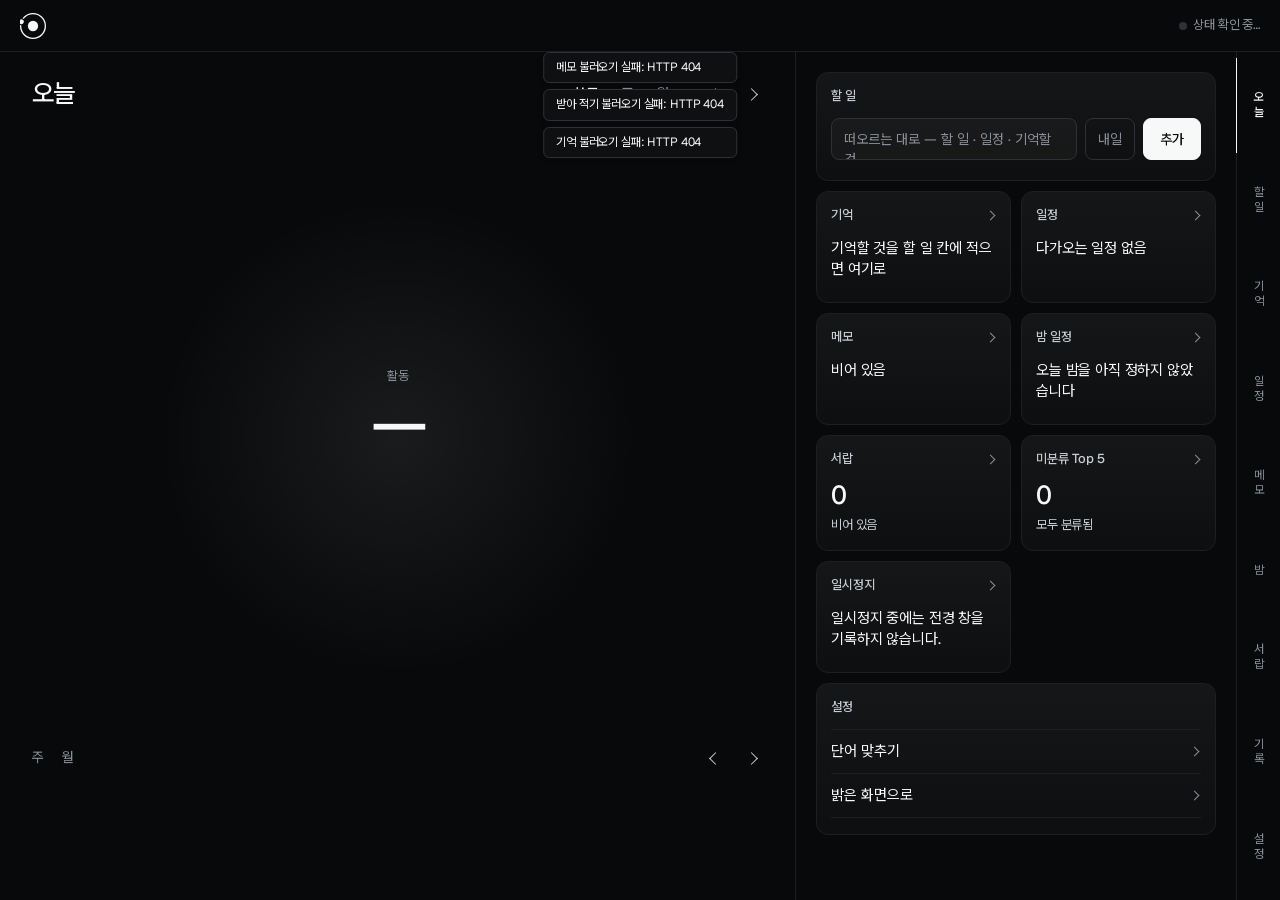
==== commit 00d91944: "할 일은 묻지 않는다 · 물으면 그 자리에서 답한다 · '내일' 단추 (DESIGN §57) 사용자(밤에 내일 할 일을 적는데 비서가 "언제까지 해야 하나요?"): "to-do l" ====
--- a/static/index.html
+++ b/static/index.html
@@ -159,6 +159,7 @@
       <!-- §51 받아 적기: 떠오르는 대로 적으면 claude 가 할 일 · 마감 · 일정 · 기억으로 나눈다. Enter = 넣기, Shift+Enter = 줄바꿈 -->
       <div class="todo-input-row">
         <textarea id="todo-input" rows="1" placeholder="떠오르는 대로 — 할 일 · 일정 · 기억할 것" title="여러 가지를 한꺼번에 적어도 됩니다. 할 일 · 마감 · 일정 · 기억할 것으로 알아서 나누고, '끝냈다' 고 적으면 그 할 일을 끝냅니다. Enter 로 넣기, Shift+Enter 로 줄바꿈"></textarea>
+        <button class="tmr" id="btn-todo-tmr" type="button" aria-pressed="false" title="누르면 내일 할 일로 적는다 — 다시 누르면 오늘">내일</button>
         <button class="primary" id="btn-todo-add" title="넣기">추가</button>
       </div>
       <ul class="list todo-list" id="todo-list"></ul>
--- a/static/app.css
+++ b/static/app.css
@@ -652,6 +652,9 @@
   #main.phone-pages #sidebar input::placeholder, #main.phone-pages #sidebar textarea::placeholder { font-size: 14px; color: var(--text-3); }   /* 글자는 16(아이폰 확대 방지), 안내만 작게 */
   #main.phone-pages #card-todos .todo-input-row { align-items: flex-end; }
   #main.phone-pages #card-todos #btn-todo-add { flex: none; height: 42px; min-height: 0; padding: 0 16px; border-radius: 8px; font-size: 14px; font-weight: 500; }
+  /* §57.5 '내일' 단추 — 켜면 밝게(채움), 끄면 조용한 테두리 */
+  #card-todos .tmr { flex: none; height: 42px; padding: 0 12px; border: 1px solid var(--line-2); border-radius: 8px; background: transparent; font: inherit; font-size: 14px; color: var(--text-3); cursor: pointer; -webkit-tap-highlight-color: transparent; }
+  #card-todos .tmr.on { border-color: var(--text); background: var(--fill); color: var(--text); font-weight: 500; }
   /* 줄 — 사이는 1px 선 */
   .ph-list { display: block; }
   .ph-gh { padding: 18px 0 7px; font-size: 13px; font-weight: 400; color: var(--text-3); }
@@ -699,6 +702,10 @@
   .ib-res li { display: flex; gap: 10px; padding: 3px 0; font-size: 14px; line-height: 1.45; color: var(--text); }
   .ib-res .k { flex: none; min-width: 64px; font-size: 13px; color: var(--text-3); }
   .ph-row.inbox .ph-pills { margin-top: 8px; }
+  .ib-ans-row { display: flex; gap: 8px; margin-top: 8px; }   /* §57 물은 줄 아래 답 칸 */
+  .ib-ans { flex: 1 1 auto; min-width: 0; height: 36px; padding: 0 10px; border: 1px solid var(--line-2); border-radius: 8px; background: transparent; font: inherit; font-size: 14px; color: var(--text); }
+  .ib-ans:focus { outline: none; border-color: var(--text-3); }
+  .ib-ans-row .ph-pill { flex: none; }
   /* §51 기억: 점 하나 + 글. 누르면 할 일로 · 삭제 */
   .ph-dot { flex: none; width: 17px; display: flex; justify-content: center; padding-top: 9px; }
   .ph-dot::before { content: ""; width: 5px; height: 5px; border-radius: 50%; background: var(--text-3); }
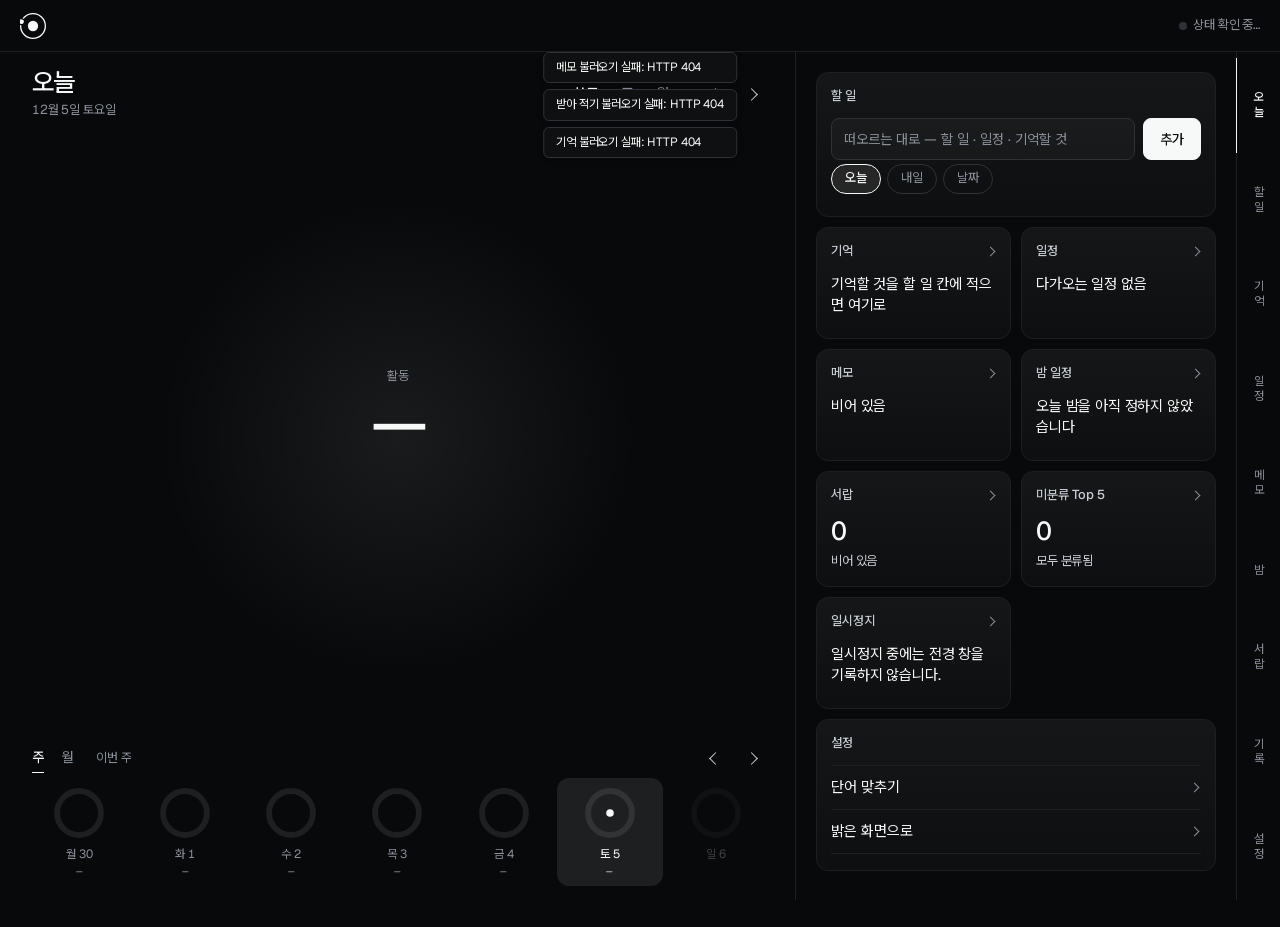
==== commit ec2d8067: "언제 할 일인가 — 오늘 · 내일 · 날짜 (DESIGN §57.5) 사용자: "오늘 / 내일 / 날짜 이런 식으로. 오늘도 많을 거야. 아침에 출근해서 적는 경우도 허다하니까"." ====
--- a/static/index.html
+++ b/static/index.html
@@ -159,8 +159,11 @@
       <!-- §51 받아 적기: 떠오르는 대로 적으면 claude 가 할 일 · 마감 · 일정 · 기억으로 나눈다. Enter = 넣기, Shift+Enter = 줄바꿈 -->
       <div class="todo-input-row">
         <textarea id="todo-input" rows="1" placeholder="떠오르는 대로 — 할 일 · 일정 · 기억할 것" title="여러 가지를 한꺼번에 적어도 됩니다. 할 일 · 마감 · 일정 · 기억할 것으로 알아서 나누고, '끝냈다' 고 적으면 그 할 일을 끝냅니다. Enter 로 넣기, Shift+Enter 로 줄바꿈"></textarea>
-        <button class="tmr" id="btn-todo-tmr" type="button" aria-pressed="false" title="누르면 내일 할 일로 적는다 — 다시 누르면 오늘">내일</button>
         <button class="primary" id="btn-todo-add" title="넣기">추가</button>
+      </div>
+      <!-- §57.5 언제 할 일인가: 오늘(기본) · 내일 · 날짜 — 고른 것은 그 날 동안 남는다 -->
+      <div class="todo-when" id="todo-when" role="group" aria-label="언제 할 일">
+        <button type="button" data-when="today" aria-pressed="true">오늘</button><button type="button" data-when="tmr" aria-pressed="false">내일</button><span class="tw-date"><button type="button" data-when="date" id="tw-date-label" aria-pressed="false">날짜</button><input type="date" id="tw-date" aria-label="할 날 고르기"></span>
       </div>
       <ul class="list todo-list" id="todo-list"></ul>
       <div class="ph-list" id="ph-todo-list"></div>
--- a/static/app.css
+++ b/static/app.css
@@ -652,9 +652,12 @@
   #main.phone-pages #sidebar input::placeholder, #main.phone-pages #sidebar textarea::placeholder { font-size: 14px; color: var(--text-3); }   /* 글자는 16(아이폰 확대 방지), 안내만 작게 */
   #main.phone-pages #card-todos .todo-input-row { align-items: flex-end; }
   #main.phone-pages #card-todos #btn-todo-add { flex: none; height: 42px; min-height: 0; padding: 0 16px; border-radius: 8px; font-size: 14px; font-weight: 500; }
-  /* §57.5 '내일' 단추 — 켜면 밝게(채움), 끄면 조용한 테두리 */
-  #card-todos .tmr { flex: none; height: 42px; padding: 0 12px; border: 1px solid var(--line-2); border-radius: 8px; background: transparent; font: inherit; font-size: 14px; color: var(--text-3); cursor: pointer; -webkit-tap-highlight-color: transparent; }
-  #card-todos .tmr.on { border-color: var(--text); background: var(--fill); color: var(--text); font-weight: 500; }
+  /* §57.5 언제: 오늘 · 내일 · 날짜 — 고른 것만 밝게(채움), 나머지는 조용한 테두리 */
+  #card-todos .todo-when { display: flex; gap: 6px; margin: 2px 0 6px; }
+  #card-todos .todo-when button { height: 30px; padding: 0 13px; border: 1px solid var(--line-2); border-radius: 15px; background: transparent; font: inherit; font-size: 13px; color: var(--text-3); cursor: pointer; white-space: nowrap; -webkit-tap-highlight-color: transparent; }
+  #card-todos .todo-when button.on { border-color: var(--text); background: var(--fill); color: var(--text); font-weight: 500; }
+  #card-todos .tw-date { position: relative; display: inline-flex; }
+  #card-todos .tw-date input { position: absolute; inset: 0; width: 100%; height: 100%; margin: 0; padding: 0; border: 0; opacity: 0; cursor: pointer; }   /* 폰은 눌러서 바로 달력 */
   /* 줄 — 사이는 1px 선 */
   .ph-list { display: block; }
   .ph-gh { padding: 18px 0 7px; font-size: 13px; font-weight: 400; color: var(--text-3); }
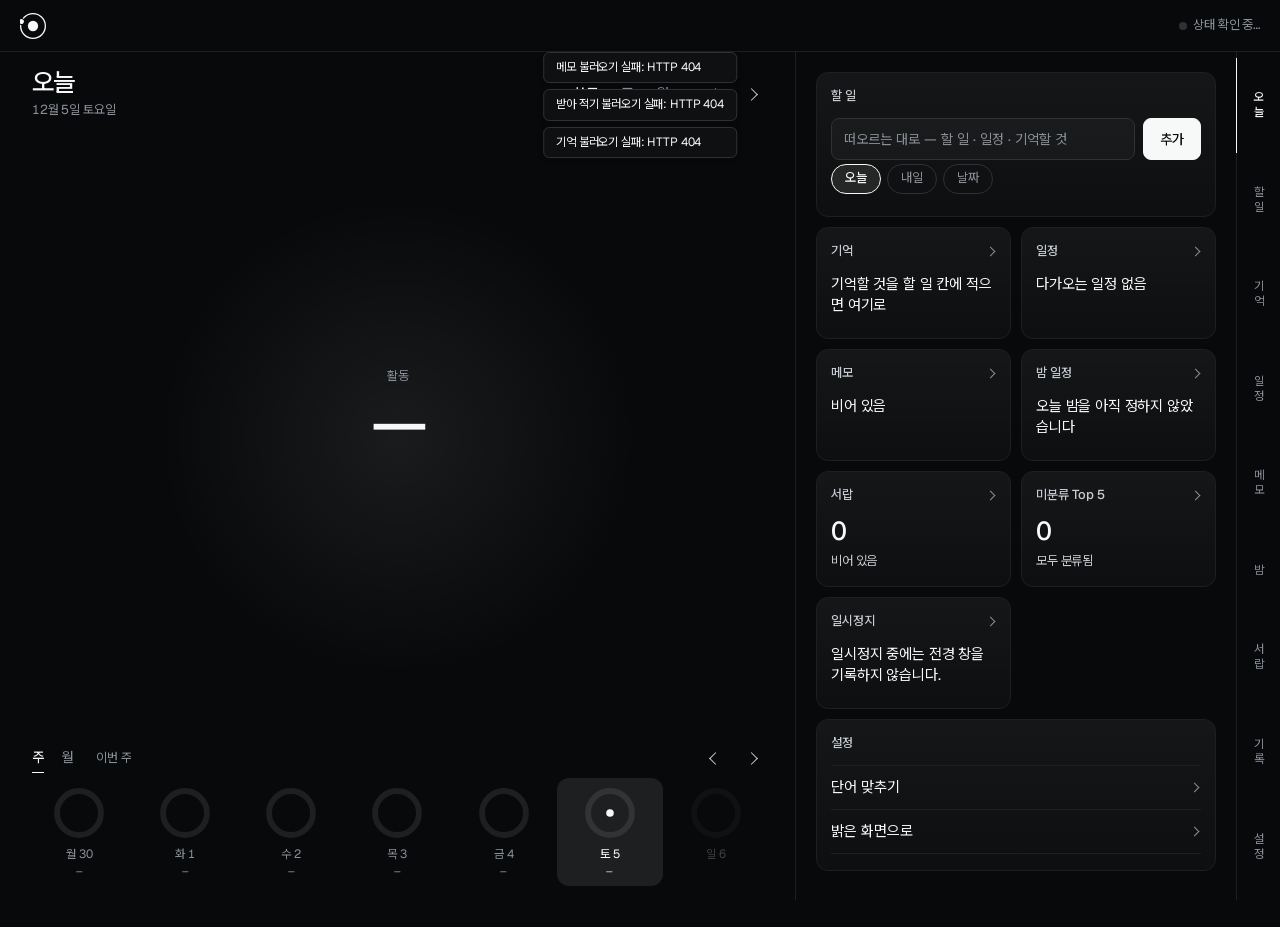
==== commit 7975850e: "Anki 를 눈에 띄는 자리로 · 열린 창이 새 판으로 안 바뀌던 것 (DESIGN §59.7 · §53.5) 사용자(§59 를 켠 뒤): "오빗에 안 뜨는데". - 새로 연 화면" ====
--- a/static/index.html
+++ b/static/index.html
@@ -296,7 +296,7 @@
 </main>
 
 <!-- 폰: 오른쪽 세로 바 (§41) — 화면에 붙어 따라다닌다. 누르면 그 칸으로 -->
-<nav id="phone-rail" class="phone-rail" aria-label="바로 가기"><span class="rail-mark" id="rail-mark"></span><a href="#/today" data-sec="today">오늘</a><a href="#/todos" data-sec="todos">할일</a><a href="#/keeps" data-sec="keeps">기억</a><a href="#/events" data-sec="events">일정</a><a href="#/notes" data-sec="notes">메모</a><a href="#/night" data-sec="night">밤</a><a href="#/drawer" data-sec="drawer">서랍</a><a href="#/notices" data-sec="notices">공지</a><a href="#/tools" data-sec="tools">기록</a><a href="#/more" data-sec="more">설정</a></nav>
+<nav id="phone-rail" class="phone-rail" aria-label="바로 가기"><span class="rail-mark" id="rail-mark"></span><a href="#/today" data-sec="today">오늘</a><a href="#/todos" data-sec="todos">할일</a><a href="#/anki" data-sec="anki">안키</a><a href="#/keeps" data-sec="keeps">기억</a><a href="#/events" data-sec="events">일정</a><a href="#/notes" data-sec="notes">메모</a><a href="#/night" data-sec="night">밤</a><a href="#/drawer" data-sec="drawer">서랍</a><a href="#/notices" data-sec="notices">공지</a><a href="#/tools" data-sec="tools">기록</a><a href="#/more" data-sec="more">설정</a></nav>
 
 <div id="popover" class="popover" hidden role="dialog" aria-label="구간 분류">
   <div class="pop-head">
--- a/static/app.css
+++ b/static/app.css
@@ -386,6 +386,12 @@
 .anki-days span.on { border-top-color: var(--accent); color: var(--text); }
 .anki-days span.today { font-weight: 500; }
 .anki-days i { display: block; font-style: normal; font-size: 10px; color: var(--text-3); }
+.anki-prog { margin-top: var(--s2); }
+.ap-row { display: grid; grid-template-columns: minmax(0, 1fr) auto; gap: 2px 10px; padding: 5px 0 6px; font-size: 12px; color: var(--text-2); }
+.ap-n { min-width: 0; overflow: hidden; text-overflow: ellipsis; white-space: nowrap; color: var(--text); }
+.ap-v { font-variant-numeric: tabular-nums; white-space: nowrap; }
+.ap-bar { grid-column: 1 / -1; height: 2px; background: var(--line); }
+.ap-bar i { display: block; height: 100%; background: var(--text-2); }
 .anki-none { font-size: 12px; color: var(--text-2); line-height: 1.5; margin-top: var(--s1); }
 .anki-none code { font-family: var(--font); background: var(--bg); padding: 0 4px; border-radius: var(--r); }
 
@@ -585,11 +591,12 @@
   #main.phone-pages.pg-home.hero-open > .day-summary .sum-value { font-size: 15px; font-weight: 500; margin-top: 2px; }
   #main.phone-pages.pg-home > #phone-more { display: block; order: 3; }
   #main.phone-pages.pg-home #card-tonight:not([hidden]), #main.phone-pages.pg-home #card-todos, #main.phone-pages.pg-home #card-keeps, #main.phone-pages.pg-home #card-events, #main.phone-pages.pg-home #card-notes,
-  #main.phone-pages.pg-home #card-night, #main.phone-pages.pg-home #card-drawer, #main.phone-pages.pg-home #card-notices:not([hidden]),
+  #main.phone-pages.pg-home #card-night, #main.phone-pages.pg-home #card-drawer, #main.phone-pages.pg-home #card-notices:not([hidden]), #main.phone-pages.pg-home #card-anki:not([hidden]),
   #main.phone-pages.pg-home #card-unknown, #main.phone-pages.pg-home #card-pause, #main.phone-pages.pg-home #card-reading:not([hidden]),
   #main.phone-pages.pg-home #card-devices:not([hidden]), #main.phone-pages:not(.view-day) #card-period:not([hidden]) { display: block !important; }
-  #card-tonight { order: 1; } #card-todos { order: 2; } #card-keeps { order: 2; } #card-events { order: 3; } #card-notes { order: 4; } #card-night { order: 5; } #card-drawer { order: 6; }
-  #card-notices { order: 7; } #card-unknown { order: 8; } #card-pause { order: 9; } #card-reading { order: 10; } #card-devices { order: 11; }
+  #card-tonight { order: 1; } #card-todos { order: 2; } #card-anki { order: 3; } #card-keeps { order: 4; } #card-events { order: 5; } #card-notes { order: 6; } #card-night { order: 7; } #card-drawer { order: 8; }
+  #card-notices { order: 9; } #card-unknown { order: 10; } #card-pause { order: 11; } #card-reading { order: 12; } #card-devices { order: 13; }   /* §59.7 Anki 는 할 일 바로 아래 */
+  .ph-row.anki { cursor: pointer; }
   /* 화면 머리: 날짜가 제목 */
   .phone-head { padding: 20px var(--gut) 10px; }
   .ph-row1 { display: flex; align-items: flex-end; }
@@ -680,6 +687,23 @@
   .ph-tag { flex: none; padding-top: 2px; font-family: var(--mono); font-size: 12px; letter-spacing: 0; word-spacing: -0.3em; color: var(--text-3); white-space: nowrap; cursor: pointer; }   /* 오른쪽 열: D-3 · 오늘 · 2일 지남 */
   .ph-tag.late { color: var(--red); }
   .ph-tag.soon { color: var(--amber); }
+  /* §59 Anki 칸: 한 장(폰 규칙)의 글자 크기로 */
+  #main.phone-pages #card-anki { border-top: 1px solid var(--line); }
+  #main.phone-pages #card-anki .anki-main .big { font-size: 24px; }
+  #main.phone-pages #card-anki .anki-main .big small, #main.phone-pages #card-anki .anki-row, #main.phone-pages #card-anki .ap-row, #main.phone-pages #card-anki .anki-none { font-size: 13px; }
+  #main.phone-pages #card-anki .anki-days span { font-size: 12px; }
+  #main.phone-pages #card-anki .anki-days span.on { border-top-color: var(--text); }
+  /* §58 한 줄 = 제목 + 오른쪽 한 마디 — 둘째 줄(분야 · 적은 날 · 날짜)은 눌러 펼쳤을 때만 */
+  .ph-row:not(.open):not(.inbox) > .ph-b > .ph-m { display: none; }
+  .ph-tag.doing { color: var(--text-2); }
+  .ph-row.sub { padding-left: 29px; }                      /* 토플 숙제 한 줄을 펼친 과목별 줄 */
+  .ph-row.fold { cursor: pointer; }
+  .ph-ck.many { cursor: pointer; }
+  .ph-ck.many::before { content: ""; position: absolute; inset: 3.5px; border-radius: 50%; background: var(--text-3); }
+  .ph-row.stale .ph-b { cursor: default; }                 /* 묵은 일 확인: 물음표 + 묻는 말 + 고르는 단추 */
+  .ph-ib.q { display: flex; align-items: center; justify-content: center; border-style: solid; font-size: 11px; line-height: 1; color: var(--text-3); }
+  .ph-row.stale .ph-pills { margin-top: 8px; }
+  .ph-pill.quiet { border-color: transparent; padding-left: 4px; padding-right: 4px; color: var(--text-3); }
   .ph-x { display: none; margin-top: 8px; font-size: 13px; line-height: 1.55; color: var(--text-2); cursor: default; }
   .ph-row.open .ph-x { display: block; }
   .ph-x input[type="date"] { margin-top: 10px; height: 38px; border-radius: 8px; background: none; border: 1px solid var(--line-2); padding: 0 10px; }
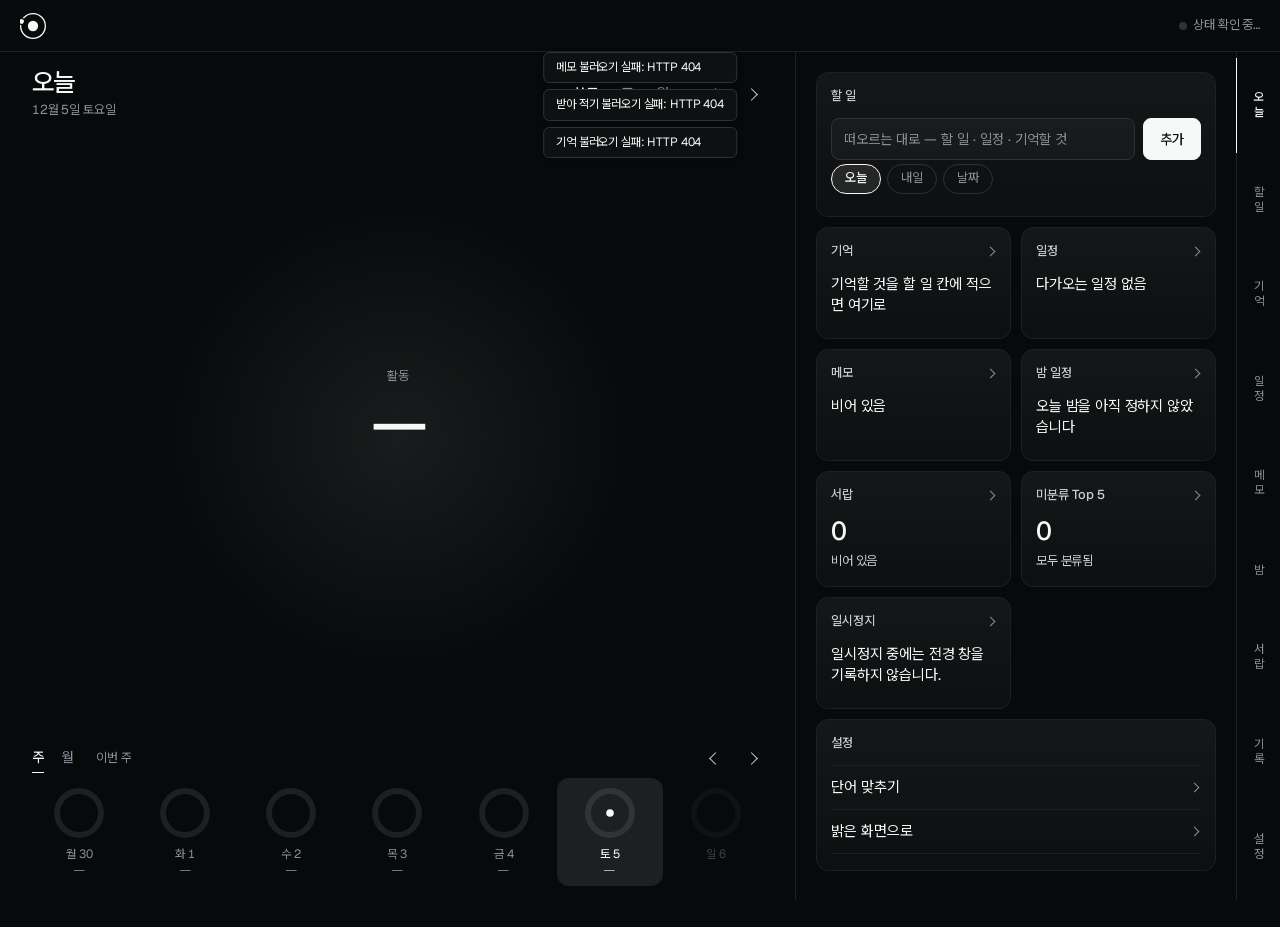
==== commit 4f033449: "서랍 — 여러 줄은 줄마다 따로 복사 (DESIGN §62) 사용자 "아이디랑 비번 같이 있어야지", "각각 복사하게끔 해줘". 글 항목은 줄 전체가 한 덩어리라, 계정을 한 항목" ====
--- a/static/index.html
+++ b/static/index.html
@@ -222,7 +222,8 @@
       <div class="sec">서랍 <span class="hint-inline">눌러서 복사 · 끌어서 놓기</span><button class="act" id="btn-drawer-add" type="button" title="글이나 파일(사인 그림 등)을 서랍에 넣습니다">넣기</button></div>
       <div id="drawer-add" class="drawer-add" hidden>
         <input type="text" id="drawer-label" placeholder="이름 (예: 학교 사업자번호)" maxlength="100">
-        <textarea id="drawer-value" rows="2" placeholder="내용 — 글을 적거나, 파일… 을 고르거나, 그림을 여기 붙여넣기(Ctrl+V)"></textarea>
+        <textarea id="drawer-value" rows="3" placeholder="내용 — 글을 적거나, 파일… 을 고르거나, 그림을 여기 붙여넣기(Ctrl+V)"></textarea>
+        <span class="hint" id="drawer-lines-hint">줄을 바꿔 적으면 줄마다 따로 복사돼요 — 계정은 「ID: …」 다음 줄에 「비번: …」</span>
         <div class="btn-row">
           <button class="primary" id="btn-drawer-save" type="button">저장</button>
           <button class="ghostbtn" id="btn-drawer-file" type="button" title="그림·PDF 파일을 고릅니다">파일…</button>
--- a/static/app.css
+++ b/static/app.css
@@ -411,6 +411,18 @@
 .drawer-row .drawer-v img { height: 28px; max-width: 120px; object-fit: contain; background: #ffffff; border: 1px solid var(--line); flex: 0 0 auto; }   /* 사인은 종이 위의 잉크 — 어두운 화면에서도 흰 바탕(§39.1) */
 .drawer-row .act { flex: 0 0 auto; padding: 2px 6px; }
 .drawer-row.copied .drawer-v { color: var(--accent); font-weight: 500; }
+/* §62 여러 줄 항목 — 줄마다 따로 눌리는 조각 */
+.list li.drawer-row.multi { cursor: default; align-items: baseline; }
+.drawer-row.multi:hover { background: none; }
+.drawer-row .drawer-v.lines { flex-direction: column; align-items: stretch; gap: 4px; }
+.drawer-row .drawer-ln { display: flex; align-items: baseline; gap: var(--s2); padding: 4px 8px; border: 1px solid var(--line); border-radius: var(--r); cursor: pointer; }
+.drawer-row .drawer-ln:hover { background: var(--hover); border-color: var(--line-2); }
+.drawer-row .drawer-ln:focus-visible { outline: none; border-color: var(--accent); }
+.drawer-row .drawer-lk { flex: 0 0 auto; font-size: 11px; font-weight: 400; color: var(--text-3); }
+.drawer-row .drawer-lv { flex: 1 1 0; min-width: 0; overflow: hidden; text-overflow: ellipsis; white-space: nowrap; font-variant-numeric: tabular-nums; }
+.drawer-row .drawer-ln.copied { border-color: var(--accent); color: var(--accent); }
+.drawer-row .drawer-ln.copied .drawer-lv { font-weight: 500; }
+@media (hover: none) and (pointer: coarse) { .drawer-row .drawer-ln { padding-top: 8px; padding-bottom: 8px; } }
 
 /* ── §36 다른 기기: 이 PC 의 설정 카드, 밖에서 열었을 때 숨길 것, 폰 화면 ── */
 #devices-body { font-size: 12px; }
@@ -677,6 +689,16 @@
   .ph-row.doing .ph-ck { border-color: var(--text); background: linear-gradient(90deg, transparent 50%, var(--text) 50%); }   /* 하는 중 = 반달 */
   .ph-row.done .ph-ck { background: var(--text-3); border-color: var(--text-3); }
   .ph-row.done .ph-ck::before { content: ""; position: absolute; left: 4.5px; top: 1.5px; width: 4px; height: 8px; border: solid var(--pg); border-width: 0 1.5px 1.5px 0; transform: rotate(45deg); }
+  /* §61 동그라미를 누른 줄: 체크가 톡 그려지고(pop) 줄 그은 글자로 머물다(pend) 접혀 나간다(leaving). '끝낸 것 n' 은 잠깐 밝게(bump) */
+  .ph-row.pop .ph-ck { animation: ph-pop .26s ease-out; }
+  .ph-row.pend .ph-b, .ph-row.pend .ph-tag { cursor: default; }
+  .ph-row.pend .ph-tag { opacity: .45; }
+  .ph-row.leaving { overflow: hidden; pointer-events: none; animation: ph-leave .28s ease-in both; }
+  .ph-row.chev.bump { animation: ph-bump 1.5s ease-out; }
+  @keyframes ph-pop { 0% { transform: scale(.6); } 55% { transform: scale(1.22); } 100% { transform: scale(1); } }
+  @keyframes ph-leave { from { max-height: var(--h, 64px); opacity: 1; } to { max-height: 0; padding-top: 0; padding-bottom: 0; border-bottom-width: 0; opacity: 0; } }
+  @keyframes ph-bump { 0%, 40% { color: var(--text); } 100% { color: var(--text-3); } }
+  @media (prefers-reduced-motion: reduce) { .ph-row.pop .ph-ck, .ph-row.chev.bump { animation: none; } .ph-row.leaving { animation: none; display: none; } }
   .ph-b { flex: 1; min-width: 0; cursor: pointer; }
   .ph-t { font-size: 15px; font-weight: 400; line-height: 1.45; color: var(--text); overflow-wrap: anywhere; }
   .ph-row.done .ph-t { color: var(--text-3); text-decoration: line-through; }
